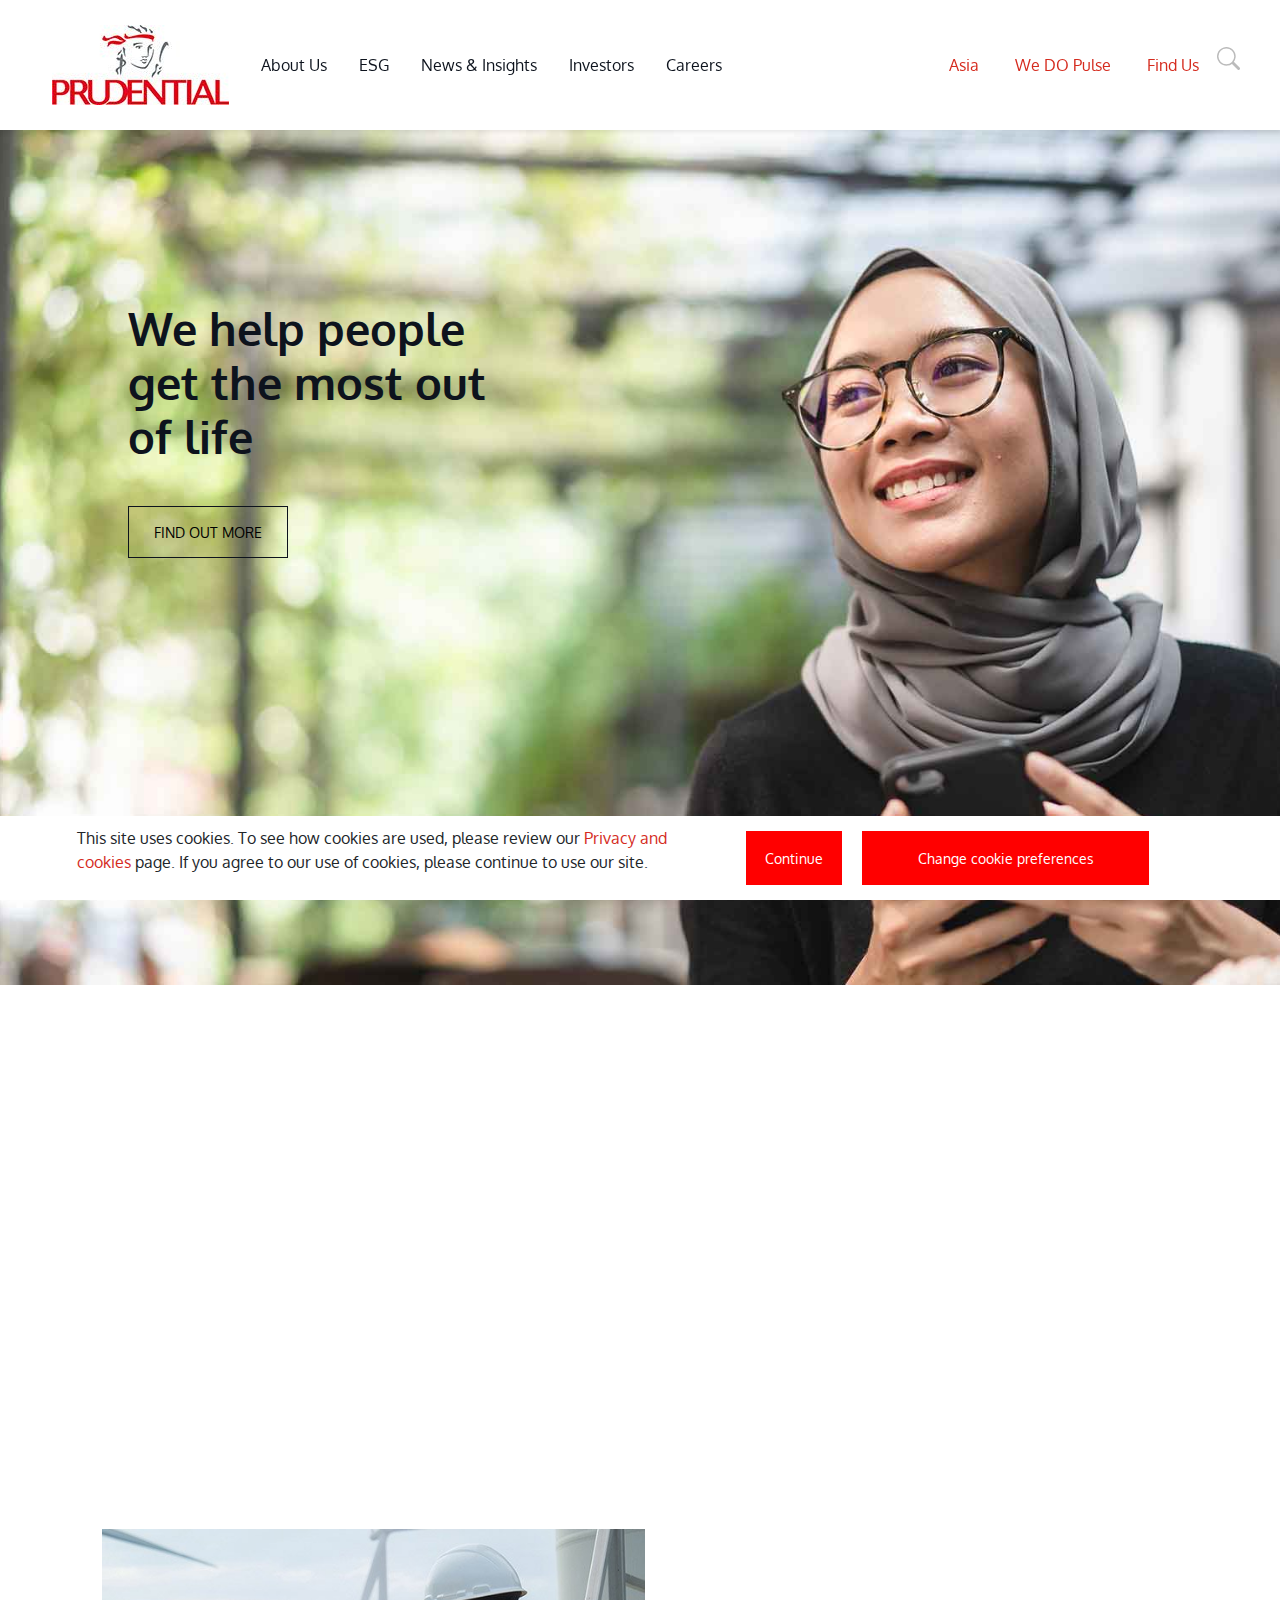
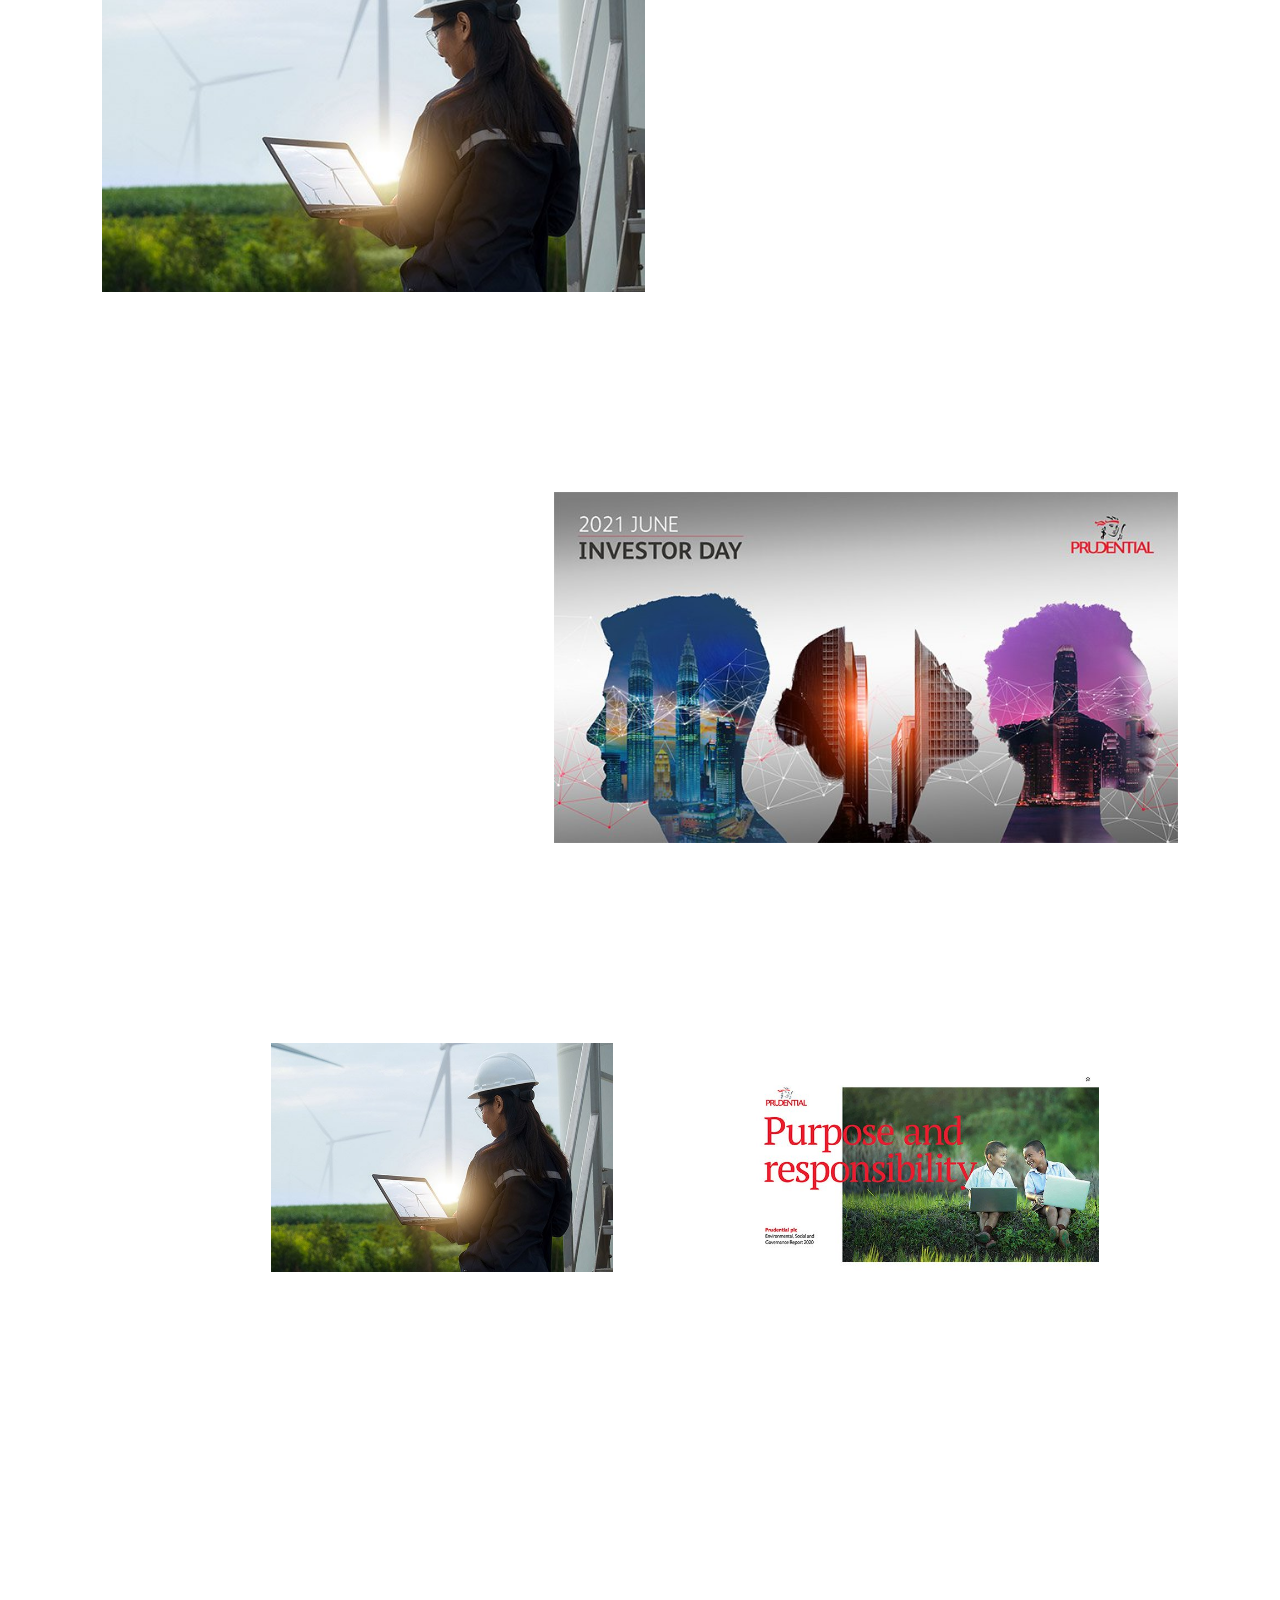
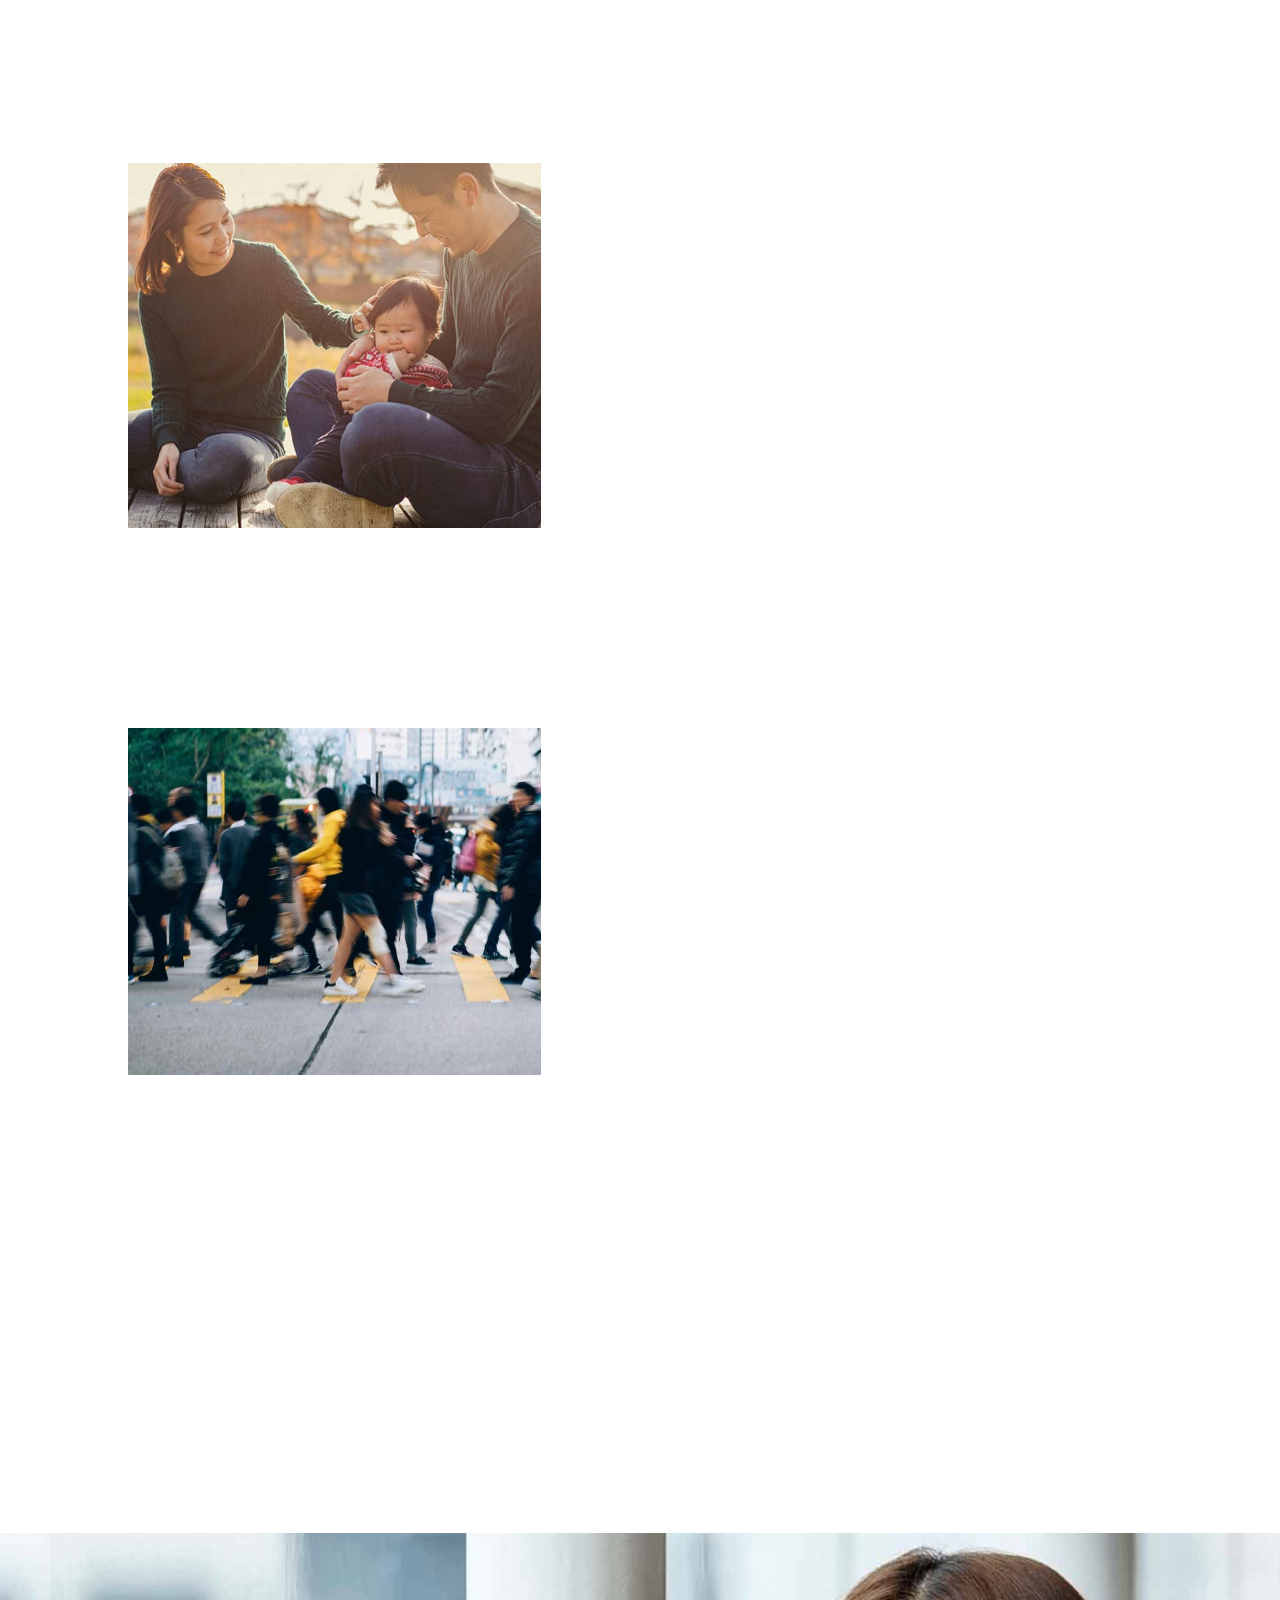
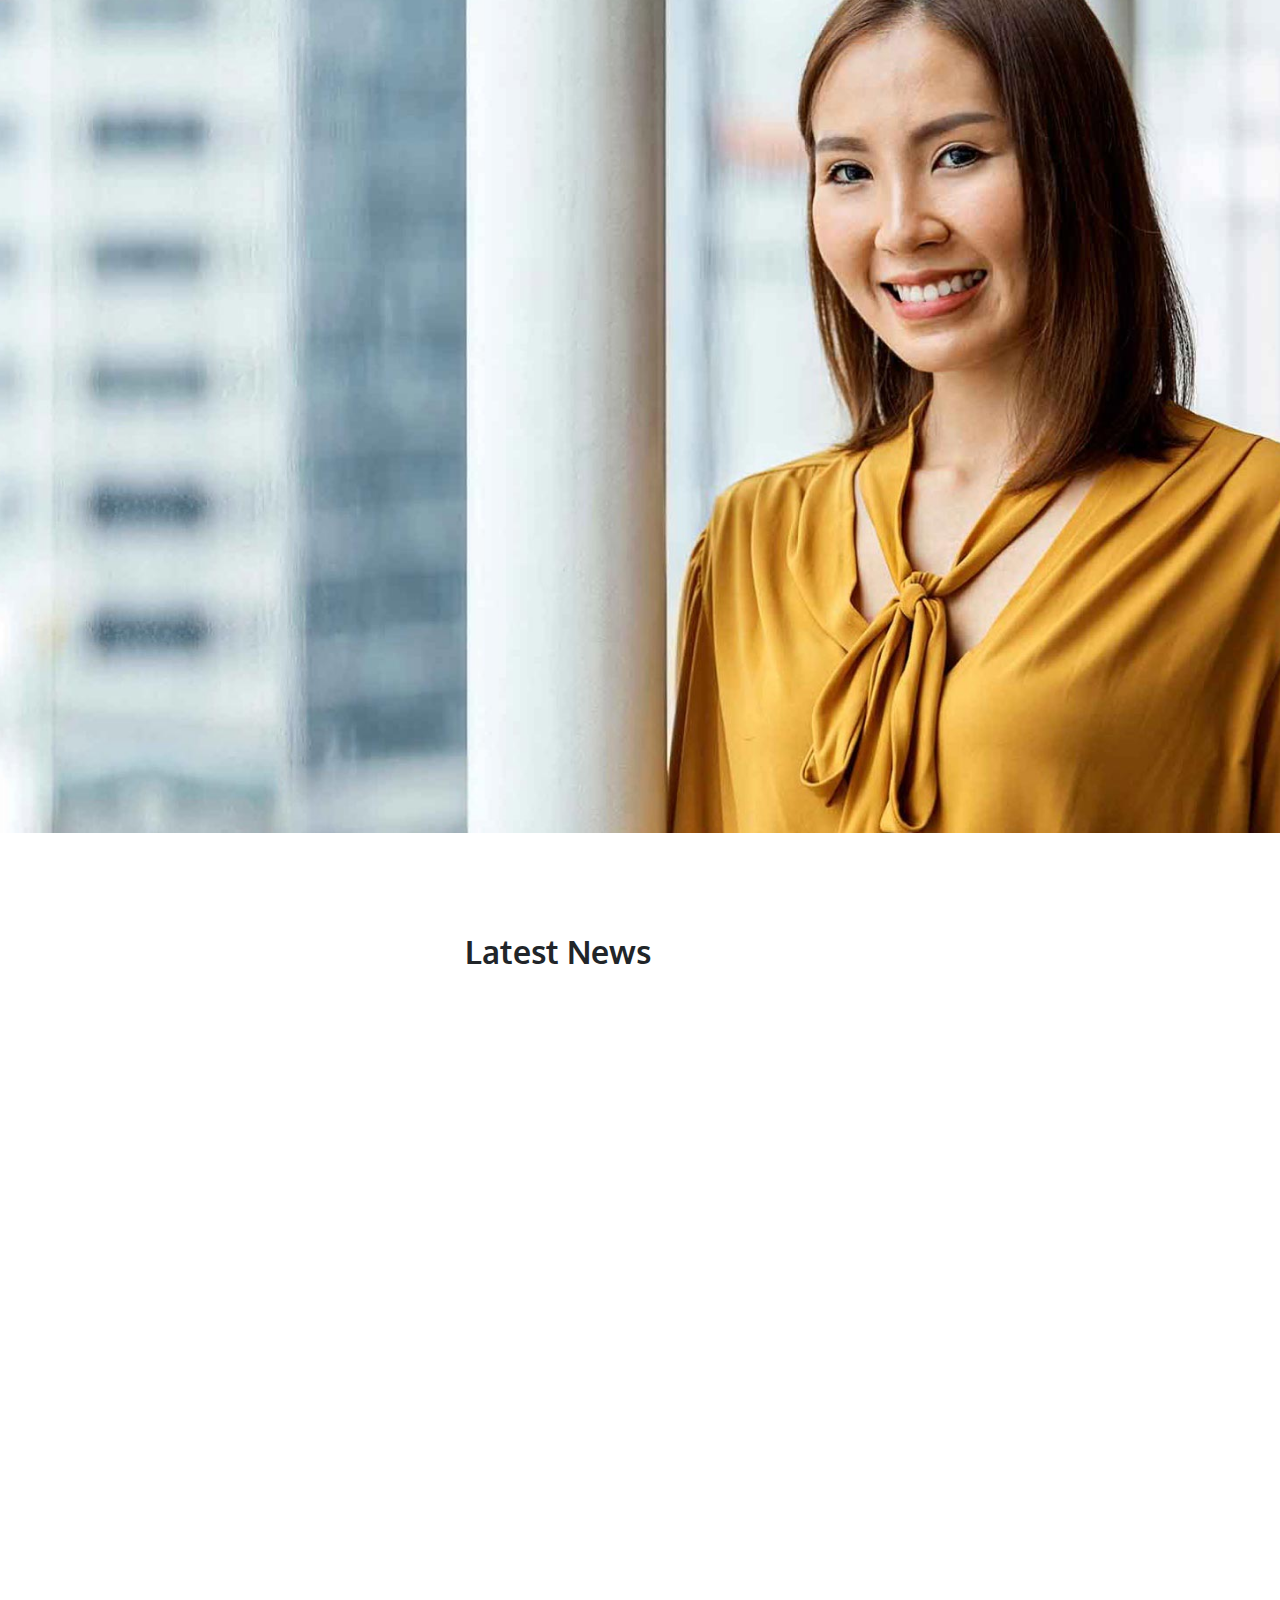
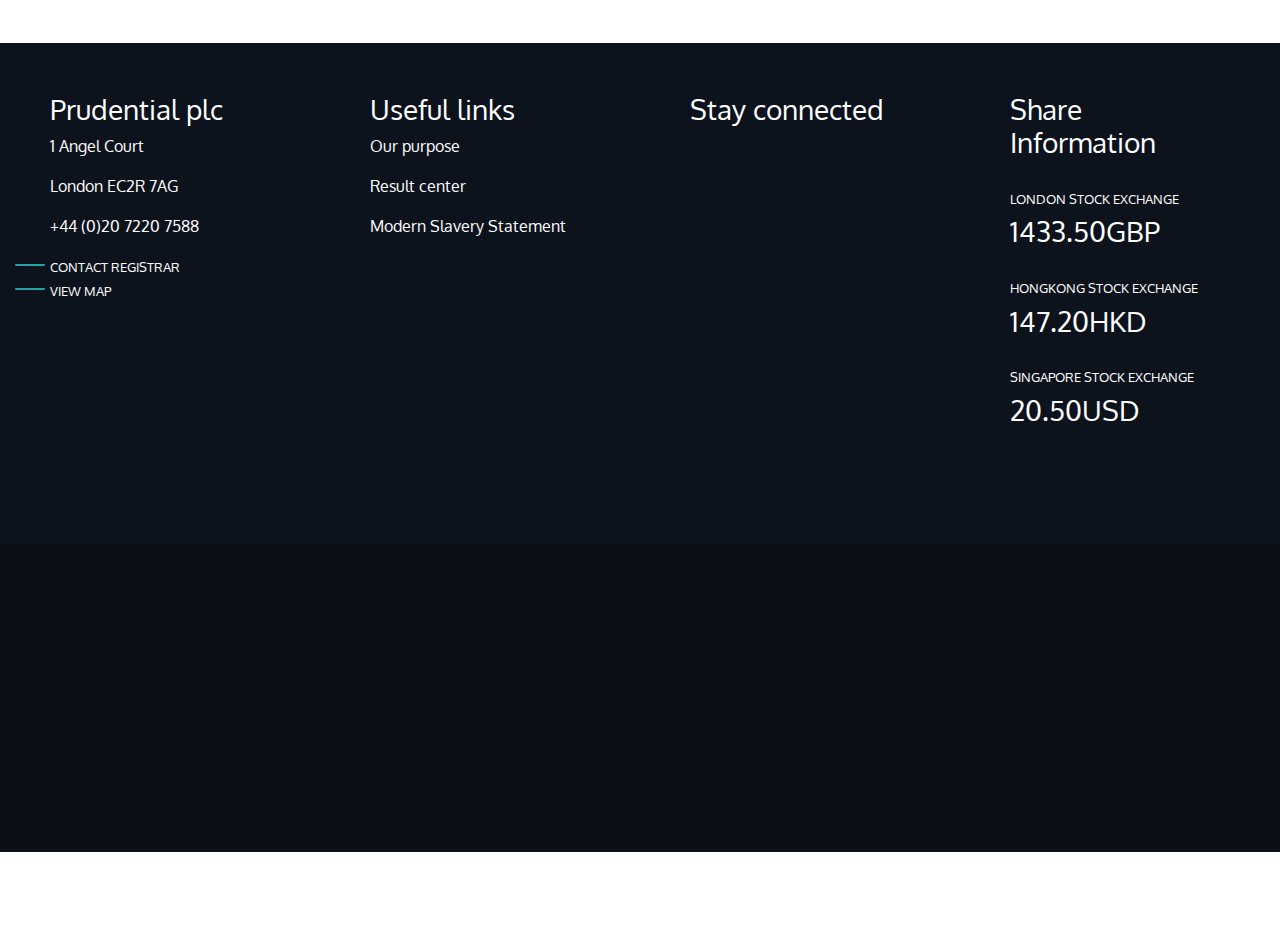
==== index.html @ c7ce1f93 "edits" ====
<!DOCTYPE html>
<html>
<head>
	<meta charset="utf-8" name="viewport" content="width=device-width, initial-scale=1.0">
	<title>Home</title>
	<link rel="stylesheet" type="text/css" href="css/bootstrap.min.css"> 
	<link rel="stylesheet" type="text/css" href="css/style.css">
	<link rel="preconnect" href="https://fonts.googleapis.com">
<link rel="preconnect" href="https://fonts.gstatic.com" crossorigin>
<link href="https://fonts.googleapis.com/css2?family=Oxygen:wght@300;400;700&display=swap" rel="stylesheet">
</head>
<body>

	<!-- TWO NAVBARS.. 
	NAVBAR FOR WEB WITH OFF CANVAS; DISPLAY NONE ON MOBILE
	NAVBAR FOR MOBILE WITH DROP DOWNS DISPLAY NONE ON WEB -->

<!-- NAVBAR FOR WEB, DISPLAY NONE ON MOBILE -->
	<nav class="navbar navbar-expand-lg navbar-custom shadow-sm" id="web-navbar">
 		<div class="container-fluid">
    		<a class="navbar-brand" href="#"><img src="images/logo.jpg"></a>
    			<!-- <button class="navbar-toggler navbar-light" type="button" data-bs-toggle="collapse" data-bs-target="#navbarNavDropdown" aria-controls="navbarNavDropdown" aria-expanded="false" aria-label="Toggle navigation" >
      				<span class="navbar-toggler-icon"></span>
    			</button> -->
    		<div class="collapse navbar-collapse" id="navbarNavDropdown">
      			<ul class="navbar-nav">
        			<li class="nav-item">
          				<a class="nav-link active" aria-current="page" data-bs-toggle="offcanvas" data-bs-target="#offcanvasTop" aria-controls="offcanvasTop">About Us</a>
        			</li>
			        <li class="nav-item">
			          <a class="nav-link" data-bs-toggle="offcanvas" data-bs-target="#offcanvasTop" aria-controls="offcanvasTop">ESG</a>
			        </li>
			        <li class="nav-item">
			          <a class="nav-link" data-bs-toggle="offcanvas" data-bs-target="#offcanvasTop" aria-controls="offcanvasTop">News & Insights</a>
			        </li>
        			<li class="nav-item">
        			  <a class="nav-link" data-bs-toggle="offcanvas" data-bs-target="#offcanvasTop" aria-controls="offcanvasTop">Investors</a>
        			</li>
        			<li class="nav-item">
          				<a class="nav-link" data-bs-toggle="offcanvas" data-bs-target="#offcanvasTop" aria-controls="offcanvasTop">Careers</a>
        			</li>

        		<ul class="navbar-nav nav2 d-flex">
        			<li class="nav-item">
          				<a class="nav-link" data-bs-toggle="offcanvas" data-bs-target="#offcanvasTop" aria-controls="offcanvasTop">Asia</a>
       				</li>
        			<li class="nav-item">
          				<a class="nav-link" data-bs-toggle="offcanvas" data-bs-target="#offcanvasTop" aria-controls="offcanvasTop">We DO Pulse</a>
        			</li>
        			<li class="nav-item">
          				<a class="nav-link" data-bs-toggle="offcanvas" data-bs-target="#offcanvasTop" aria-controls="offcanvasTop">Find Us</a>
        			</li>

        			<li class="nav-item">
        				<form>
        					<svg xmlns="http://www.w3.org/2000/svg" width="23" height="23" fill="#bbb" class="bi bi-search" viewBox="0 0 16 16">
  								<path d="M11.742 10.344a6.5 6.5 0 1 0-1.397 1.398h-.001c.03.04.062.078.098.115l3.85 3.85a1 1 0 0 0 1.415-1.414l-3.85-3.85a1.007 1.007 0 0 0-.115-.1zM12 6.5a5.5 5.5 0 1 1-11 0 5.5 5.5 0 0 1 11 0z"/>
  								<input type="search" name="">
							</svg>
       					</form>
        			</li>

        			
      			</ul>
      			</ul>
    		</div>
  		</div>
</nav>
<!-- END OF NAVIGATION BAR -->




<!-- THIS IS THE NAVBAR FOR MOBILE, DISPLAY NONE ON WEB -->
<nav class="navbar navbar-expand-lg navbar-custom2" id="mobile-navbar">
	<div class="container-fluid mobile">
			  <button class="navbar-toggler navbar-light" type="button" data-bs-toggle="collapse" data-bs-target="#navbarSupportedContent" aria-controls="navbarSupportedContent" aria-expanded="false" aria-label="Toggle navigation">
      			<span class="navbar-toggler-icon"></span>
    		</button>
			<div><a class="navbar-brand" href="#"><img src="images/logo.jpg"></a></div>
    	<form>
        	<svg xmlns="http://www.w3.org/2000/svg" width="16" height="16" fill="currentColor" class="bi bi-search" viewBox="0 0 16 16">
  				<path d="M11.742 10.344a6.5 6.5 0 1 0-1.397 1.398h-.001c.03.04.062.078.098.115l3.85 3.85a1 1 0 0 0 1.415-1.414l-3.85-3.85a1.007 1.007 0 0 0-.115-.1zM12 6.5a5.5 5.5 0 1 1-11 0 5.5 5.5 0 0 1 11 0z"/>
			</svg>
        </form>
	</div>

    <div class="container-fluid">
    <div class="collapse navbar-collapse" id="navbarSupportedContent">
    	<hr>
      <ul class="navbar-nav me-auto mb-2 mb-lg-0">
        <li class="nav-item">
          <a class="nav-link dropdown-toggle" href="#" id="navbarDropdown" role="button" data-bs-toggle="dropdown" aria-expanded="false">About Us</a>
          <ul class="dropdown-menu" aria-labelledby="navbarDropdown">
            		<li class="dropdown-item"><a href="purpose.html">Our purpose</a></li>
  					<li class="dropdown-item"><a href="purpose.html">Where we are</a></li>
  					<li class="dropdown-item"><a href="purpose.html">Pulse-transforming prudential</a></li>
  					<li class="dropdown-item"><a href="purpose.html">Our leadership</a></li>
  					<li class="dropdown-item"><a href="purpose.html">Our history</a></li>
          </ul>
        </li>
        
        <li class="nav-item dropdown">
          <a class="nav-link dropdown-toggle" href="#" id="navbarDropdown" role="button" data-bs-toggle="dropdown" aria-expanded="false">
            ESG
          </a>
          <ul class="dropdown-menu" aria-labelledby="navbarDropdown">
            		<li class="dropdown-item"><a href="purpose.html">Our purpose</a></li>
  					<li class="dropdown-item"><a href="purpose.html">Where we are</a></li>
  					<li class="dropdown-item"><a href="purpose.html">Pulse-transforming prudential</a></li>
  					<li class="dropdown-item"><a href="purpose.html">Our leadership</a></li>
  					<li class="dropdown-item"><a href="purpose.html">Our history</a></li>
          </ul>
        </li>

        <li class="nav-item dropdown">
          <a class="nav-link dropdown-toggle" href="#" id="navbarDropdown" role="button" data-bs-toggle="dropdown" aria-expanded="false">
            News & Insights
          </a>
          <ul class="dropdown-menu" aria-labelledby="navbarDropdown">
            		<li class="dropdown-item"><a href="purpose.html">Our purpose</a></li>
  					<li class="dropdown-item"><a href="purpose.html">Where we are</a></li>
  					<li class="dropdown-item"><a href="purpose.html">Pulse-transforming prudential</a></li>
  					<li class="dropdown-item"><a href="purpose.html">Our leadership</a></li>
  					<li class="dropdown-item"><a href="purpose.html">Our history</a></li>
          </ul>
        </li>

        <li class="nav-item dropdown">
          <a class="nav-link dropdown-toggle" href="#" id="navbarDropdown" role="button" data-bs-toggle="dropdown" aria-expanded="false">
            Investors
          </a>
          <ul class="dropdown-menu" aria-labelledby="navbarDropdown">
            		<li class="dropdown-item"><a href="purpose.html">Our purpose</a></li>
  					<li class="dropdown-item"><a href="purpose.html">Where we are</a></li>
  					<li class="dropdown-item"><a href="purpose.html">Pulse-transforming prudential</a></li>
  					<li class="dropdown-item"><a href="purpose.html">Our leadership</a></li>
  					<li class="dropdown-item"><a href="purpose.html">Our history</a></li>
          </ul>
        </li>

        <li class="nav-item dropdown">
          <a class="nav-link dropdown-toggle" href="#" id="navbarDropdown" role="button" data-bs-toggle="dropdown" aria-expanded="false">
            Careers
          </a>
          <ul class="dropdown-menu" aria-labelledby="navbarDropdown">
            		<li class="dropdown-item"><a href="purpose.html">Our purpose</a></li>
  					<li class="dropdown-item"><a href="purpose.html">Where we are</a></li>
  					<li class="dropdown-item"><a href="purpose.html">Pulse-transforming prudential</a></li>
  					<li class="dropdown-item"><a href="purpose.html">Our leadership</a></li>
  					<li class="dropdown-item"><a href="purpose.html">Our history</a></li>
          </ul>
        </li>
      </ul>

<div class="container-fluid bott">
	<div class="container-fluid">
      	  <div class="row">
      	  	<div class="btn-group dropup">
  				<button type="button" class="btn dropdown-toggle" data-bs-toggle="dropdown" aria-expanded="false">
    				EN
  				</button>
  				<ul class="dropdown-menu">
    				<li class="dropdown-item"><a href="purpose.html">zh-CN</a></li>
  					<li class="dropdown-item"><a href="purpose.html">zh-CHT</a></li>
  				</ul>
			</div>
	      </div>
      </div>
     
         <div class="container-fluid last">
      	  	 <ul>
    				<li><a href="purpose.html">Asia</a></li>
  					<li><a href="purpose.html">WE DO Pulse</a></li>
  					<li><a href="purpose.html">Find us</a></li>
  				</ul>
      </div>
     
</div>
      

    </div>
  </div>
</nav>





<div class="container-fluid content1" style="background-image: url('images/banner.jpg'); background-position: center; background-size: cover;"> 
	<div class="row">
		<div class="col-lg-5">
			<h1>We help people get the most out of life</h1>
			<button class="but3">FIND OUT MORE</button>
		</div>
	</div>
</div>



<div class="container-fluid content2">
	<div class="row reveal">
		<p class="col-lg-12 ">Prudential plc provides life and health insurance and asset management, with a focus on Asia and Africa. We help people get the most out of life, by making healthcare affordable and accessible and by promoting financial inclusion. We protect people’s wealth, help them grow their assets, and empower them to save for their goals. The business has more than 17 million life customers in Asia and Africa. We are no longer affiliated with Prudential UK and Europe (Prudential Assurance Company Ltd), as this business became part of M&G plc in October 2019. Customers and advisers of Prudential UK and Europe should visit <span>www.pru.co.uk</span>  for information and contact details for this business.</p>
		</div>	
	</div>


<div class="container-fluid content3">
	<div class="row">
		<img class="col-lg-7" src="images/net.jpg" alt="An image will be here">
			<div class="col-lg-4 reveal">
				<h6>PERFORMANCE</h6>
				<h2>2021 Half year result videos</h2>
				<h5>Watch a short video of Group Chief Executive Mike Wells outlining our results and our strategy.</h5>
			</div>
		</div>
	</div>

	<div class="container-fluid content4">
		<div class="row">
			<img class="col-lg-8 order-lg-2" src="images/investor.jpg" alt="An image will be here ">
			<div class="col-lg-4 reveal order-lg-1">
				<h6>INVESTORS</h6>
				<h2>June 02, Investor Day</h2>
				<h5>We held a virtual investor event 28 May – 2 June 2021.</h5>
			</div>
			
		</div>
	</div>

	<div class="container-fluid content5">
		<div class="row">
			<div class="col-lg-5">
				<img src="images/net.jpg" alt="An image goes in here">
				<h6 class="reveal">ESG</h6>
				<h3 class="reveal">We are supporting the low-carbon transition with a pledge to become a “net zero” asset owner by 2050</h3>
				<a class="reveal">READ MORE</a>
			</div>
			<div class="col-lg-5">
				<img src="images/esg.jpg" alt="An image goes in here">
				<h6 class="reveal">ESG</h6>
				<h3 class="reveal">Read how we are helping people get the most out of life in our latest ESG Report</h3>
				<a class="reveal">READ THE REPORT</a>
			</div>
		</div>
	</div>

	<div class="container-fluid content6">
		<div class="row">
			<img class="col-lg-5" src="images/family.jpg" alt="An image will be here">
			<div class="col-lg-5 reveal" id="tune">
				<h6>INNOVATION</h6>
				<h2>Pulse-transforming prudential</h2>
				<h5>Watch a short video showcasing the benefits of Pulse by Prudential, our health and wellbeing super-app, showing how we are  transforming to meet the needs of people in Asia.</h5><br>
				<ul>
					<li><a href="">WATCH THE VIDEO</a></li>
					<li><a href="">WATCH MIKE WELLS TALKING ABOUT PULSE AND OUR PURPOSE</a></li>
				</ul>
			</div>
		</div>
	</div>

	<div class="container-fluid content7">
		<div class="row">
			<img class="col-lg-5" src="images/resilent.jpg" alt="An image will be here">
			
			<div class="col-lg-5 reveal">
				<h6>2021 HALF YEAR RESULT</h6>
				<h2>Resilient performance and progress on strategic transformation</h2><br>
				<ul>
					<li><a href="">READ THE NEWS RELEASE</a></li>
					<li><a href="">WATCH THE PRESENTATION</a></li>
					<li><a href="">SEE MORE 2021 HALF YEAR RESULT MATERIAL</a></li>
				</ul>
					
				

			</div>
		</div>
	</div>

	<div class="container-fluid content8">
		<div class="row">
			<div class="col-lg-11 sub reveal">
				<h2>Alert - Financial fraud</h2><br>
				<button class="but1">READ MORE</button>
			</div>

		</div>
	</div>

	<div class="container-fluid content9" style="background-image: url('images/quality.jpg'); background-position: center;
	background-size: cover;">
		<div class="row">
			<div class="col-lg-7 career reveal">
				<h6>CAREERS</h6>
				<h2>Quality people at our core</h2><br>
				<p>The success of our teams goes deeper than just the strengthening of capabilities; we nurture talent today to sustain the future of our business.</p><br>
				<button class="but2">JOIN US</button>

			</div>
		</div>
	</div>

	<div class="container-fluid content10">
		<div class="row">
			<div class="col-lg-4 col-md-4 one reveal">
				<h2>Financial calender</h2>
				<br>
				<h6>09 MAR 2022</h6>
				<h3>2021 Full Year Report</h5>
			</div>
			<div class="col-lg-7 col-md-7 two">
				<div class="row">
					<h2 class="col-lg-12">Latest News</h2>
					<br><br>
					
						<div class="col-lg-5 col-md-6 reveal">
							<h6>01 NOV 2021</h6>
							<h3>Prudential plc - Publication of Final Terms relating to the issue of US$1,000,000,000 2.95 per cent. Subordinated Notes due 3 November 2033 by Prudential plc (“Prudential” or the “Company”)</h5><br><br>
							<a>READ ARTICLE</a>
						</div>

						<div class="col-lg-5 col-md-6 reveal">
							<h6>28 OCT 2021</h6>
							<h3>Prudential celebrates the opening of its Africa Regional Headquarters in Nairobi</h5><br><br>
							<a>READ ARTICLE</a>
						</div>

				</div>
			</div>
		</div>
	</div>


<div class="container-fluid content11">
		<div class="row">
			<div class="col-lg-3 col-md-6">
				<h3>Prudential plc</h3>
				<p>1 Angel Court</p>
				<p>London EC2R 7AG</p>
				<p>+44 (0)20 7220 7588</p>
				<a>CONTACT REGISTRAR</a><br>
				<a>VIEW MAP</a>				
			</div>			
			<div class="col-lg-3 col-md-6">
				<h3>Useful links</h3>
				<p>Our purpose</p>
				<p>Result center</p>
				<p>Modern Slavery Statement</p>	
			</div>
			<div class="col-lg-3 col-md-6">
				<h3>Stay connected</h3>
				<p class="reveal">Twitter</p>
				<p class="reveal">LinkedIn</p>
				<p class="reveal">YouTube</p>	

					<h4 class="reveal">Stay up to date</h4>
					<h5 class="reveal">Sign Up</h5>
	
			</div>
			<div class="col-lg-3 col-md-6">
				<h3>Share Information</h3><br>
				<h5>LONDON STOCK EXCHANGE</h5>
				<h4>1433.50GBP</h4><br>

				<h5>HONGKONG STOCK EXCHANGE</h5>
				<h4>147.20HKD</h4><br>

				<h5>SINGAPORE STOCK EXCHANGE</h5>
				<h4>20.50USD</h4><br>

			</div>			
		</div>
	</div>





	<div class="container-fluid content12">
		<div class="row">
			<div class="col-lg-12">
				<div class="row reveal">
					<div class="col-lg-2"><p>@Prudential 2021</p></div>
					<div class="col-lg-7">
						<ul>
							<li><a href="">Accessibility</a></li>
							<li><a href="">Site map</a></li>
							<li><a href="">Alerts</a></li>
							<li><a href="">Disclaimer</a></li>
							<li><a href="">Privacy and cookies</a></li>
							<li><a href="">Cookie setting</a></li>
							<li><a href="">Share,bond and investments frauds</a></li>
							<li><a href="">RSS</a></li>
							
						</ul>
					</div>
					<div class="col-lg-2">Delivered by ......</div>
				</div>
			</div>

			<div class="col-lg-12 reveal">
				<p >Prudential plc, incorporated and registered in England and Wales. Registered office: 1 Angel Court, London EC2R 7AG. Registered number 1397169.  Prudential plc is a holding company, some of whose subsidiaries are authorised and regulated, as applicable, by the Hong Kong Insurance Authority and other regulatory authorities.</p>

				<p>rudential plc is not affiliated in any manner with Prudential Financial, Inc., a company whose principal place of business is in the United States of America or with the Prudential Assurance Company, a subsidiary of M&G plc, a company incorporated in the United Kingdom.</p>

				<h6>Legal Information and Disclaimer</h6>
			</div>

			
		</div>
	</div>

	<div class="container-fluid cookie" id="cookie">
		<div class="row">
			<div class="col-lg-7 col-md-12 col-sm-12 col-xs-12">
				<p>This site uses cookies. To see how cookies are used, please review our <span>Privacy and cookies</span> page. If you agree to our use of cookies, please continue to use our site.</p>
			</div>
				<button class="col-lg-1 col-md-2 col-sm-2 col-xs-1" onclick="toyin()">Continue</button>
				<button class="col-lg-3 col-md-4 col-sm-4 col-xs-5" onclick="toyin()">Change cookie preferences</button>
					
		</div> 
	</div>







<!-- OFFCANVAS -->


<div class="offcanvas offcanvas-top option" tabindex="-1" id="offcanvasTop" aria-labelledby="offcanvasTopLabel">
  <div class="offcanvas-header">
  	<nav class="navbar navbar-expand-lg navbar-custom">
  <div class="container-fluid">
    <a class="navbar-brand" href="#"><img src="images/logo.jpg"></a>
    <button class="navbar-toggler" type="button" data-bs-toggle="offcanvas" data-bs-target="#offcanvasTop" aria-controls="offcanvasTop" aria-expanded="false" aria-label="Toggle navigation">
      <span class="navbar-toggler-icon"></span>
    </button>
    <div class="collapse navbar-collapse" id="navbarNavDropdown">
      <ul class="navbar-nav">
        <li class="nav-item">
          <a class="nav-link active" aria-current="page" data-bs-toggle="offcanvas" data-bs-target="#offcanvasTop" aria-controls="offcanvasTop">About Us</a>
        </li>
        <li class="nav-item">
          <a class="nav-link" data-bs-toggle="offcanvas" data-bs-target="#offcanvasTop" aria-controls="offcanvasTop">ESG</a>
        </li>
        <li class="nav-item">
          <a class="nav-link" data-bs-toggle="offcanvas" data-bs-target="#offcanvasTop" aria-controls="offcanvasTop">News & Insights</a>
        </li>
        <li class="nav-item">
          <a class="nav-link" data-bs-toggle="offcanvas" data-bs-target="#offcanvasTop" aria-controls="offcanvasTop">Investors</a>
        </li>
        <li class="nav-item">
          <a class="nav-link" data-bs-toggle="offcanvas" data-bs-target="#offcanvasTop" aria-controls="offcanvasTop">Careers</a>
        </li>

       <ul class="navbar-nav navv2">
        
        <li class="nav-item">
          <a class="nav-link" data-bs-toggle="offcanvas" data-bs-target="#offcanvasTop" aria-controls="offcanvasTop">Asia</a>
        </li>
        <li class="nav-item">
          <a class="nav-link" data-bs-toggle="offcanvas" data-bs-target="#offcanvasTop" aria-controls="offcanvasTop">We DO Pulse</a>
        </li>
        <li class="nav-item">
          <a class="nav-link" data-bs-toggle="offcanvas" data-bs-target="#offcanvasTop" aria-controls="offcanvasTop">Find Us</a>
        </li>
      </ul>
      </ul>
    </div>
  </div>
</nav>
<br>

    <button type="button" class="btn-close text-reset" data-bs-dismiss="offcanvas" aria-label="Close"></button>
  </div>
  <div class="offcanvas-body">
  	  <div class="container">
  	  	<div class="row">
  	  		<div class="col-lg-4">
  	  			<img src="images/about-us.jpg">
  	  		</div>
  	  		<div class="col-lg-4">
  	  			<ul class="list-group list-group-flush">
  					<li class="list-group-item"><a href="purpose.html">Our purpose</a></li>
  					<li class="list-group-item"><a href="purpose.html">Where we are</a></li>
  					<li class="list-group-item"><a href="purpose.html">Pulse-transforming prudential</a></li>
  					<li class="list-group-item"><a href="purpose.html">Our leadership</a></li>
  					<li class="list-group-item"><a href="purpose.html">Our history</a></li>
				</ul>
  	  		</div>
  	  		<div class="col-lg-4"></div>
  	  	</div>
  	  </div>
    ...
  </div>
</div>




<!-- at maxwidth of 989px the off canvas wont show but the drop down will show in the nav bar -->
<script type="text/javascript">
	const media = () =>{
		let q = matchMedia("(max-width:989px)");
		if (q.matches) {
			document.getElementById('mobile-navbar').style.display = "block";
			document.getElementById('web-navbar').style.display = "none";
			document.getElementById('cookie').style.display = "none";
		}
		else {
			document.getElementById('mobile-navbar').style.display = "none";
			document.getElementById('web-navbar').style.display = "block";
		}
	}
	onload = media;
	onresize = media;
</script>

 <script type="text/javascript">
 	function toyin() {
 		document.getElementById('cookie').style.display = "none";
 	}
 </script>

	
	
	 <script>
	window.addEventListener('scroll', reveal);

	function reveal(){
		var reveals = document.querySelectorAll('.reveal');

		for (var i = 0; i < reveals.length; i++) {
			var windowheight = window.innerHeight;
			var revealtop = reveals[i].getBoundingClientRect().top;
			var revealpoint  = 150;

			if(revealtop < windowheight - revealpoint){
				reveals[i].classList.add('active');
			} else {
				reveals[i].classList.remove('active');
			}
		}
	}



	</script> 

<script src="https://code.jquery.com/jquery-3.6.0.min.js" integrity="sha256-/xUj+3OJU5yExlq6GSYGSHk7tPXikynS7ogEvDej/m4="crossorigin="anonymous"></script>
<script type="text/javascript" src="js/bootstrap.min.js"></script>		
</body>
</html>
---- css/style.css ----
body {
	font-family: 'Oxygen', sans-serif;
}




.navbar-custom2 {
	background-color: white;
	padding: 10px 15px;
	position: sticky;
	top: 0;
	z-index: 2;
}

.mobile{
	display: flex;
}
.navbar-custom2 li a {
	color: #0D131D;
	font-size: 18px;

}

.navbar-custom2 .navbar-nav {
	min-height: 100vh;
}
.navbar-custom2 ul li {
	text-align: center;
	padding: 0 15px; 
	overflow-y: auto;
}

.navbar-nav .dropdown-menu {
	border: none;
	text-align: center;
	margin: 10px 0;
}

.navbar-nav .dropdown-menu li a {
	text-decoration: none;
	font-weight: bold;
} 

.bott {
	height: 30%;
	background-color: #ccc;
	position: absolute;
	top: 70%;
	left: 0;
}

.last ul {
	display: flex;
	justify-content: center;
}
.last ul li {
	list-style-type: none;
	display: inline block;
	margin: 20px auto;
}

.last ul li a {
	text-decoration: none;
	color: #0D131D;
	font-size: 16px;
}

.row div a {
	text-decoration: none;
	font-size: 13px;
	color: #0D131D;
	position: relative;
	padding: 10px 0;
}

.content5 a::after, .content6 a::after, .content7 a::after, .content10 a::after, .content11 a::after {
	content: '';
	width: 30px;
	height: 2px;
	background-color: #27a0a6;
	position: absolute;
	left: -35px;
	top: 40%;
	border-radius: 20px;
}



.content6 li, .content7 li {
	list-style-type: none;
	display: inline-block;
}

/*WEB NAVBAR*/
.navbar-custom {
	background-color: white;
	padding: 20px 40px;
	position: sticky;
	top: 0;
	z-index: 2;
}


.navbar-custom li a {
	color: #0D131D;
	font-size: 16px;
	cursor: pointer;
	margin: 0 8px;
	transition: all 0.1s ease;
}

.navbar-custom li a:hover {
	border-bottom: 2px solid #D52B1E;
	padding-bottom: 5px;
	color: #0D131D;
}
.navbar-custom .nav2 li a  {
	color: #D52B1E;
	margin: 0 10px;
}

.navbar-custom .nav2  {
	color: #D52B1E;
	position: absolute;
	right: 40px;
}

.navv2 li a  {
	color: #D52B1E;
	margin: 0 10px;
}
 .navv2  {
	color: #D52B1E;
	float: right;
}

.option {
	height: 100vh;
}


.row div h6 {
	color: #D52B1E;
	font-size: 12px;
	padding-bottom: 8px;
	padding-top: 10px;
}

.row div h2 {
	font-size: 32px;
	font-weight: bolder;
}
	

.content1 {
	padding: 150px 10%;
	min-height: 95vh;
	color: #0D131D;
}

.content1 h1 {
	font-size: 45px;
	font-weight: bolder;
	padding-bottom: 10px;
	margin-top: 22px;
}

.content2 {
	padding: 100px 18%;
}

.content2 p {
	font-size: 19px;
}

.content3 {
	padding: 100px 18% 100px 8%;
	min-height: 50vh; 
}

.content3 .row div {
	margin: 0 auto;
}
.content3 p , .content4 p, .content9 p {
	font-size: 22px;
	font-weight: normal;
}
.content4 {
	padding: 100px 8% 100px 18%;
}

.content5 {
	padding: 100px 8% 100px 18%;
	min-height: 80vh;
}

.content5 h3 {
	font-size: 26px;
	color: #0D131D;
	padding-bottom: 30px;
	font-weight: bold;
}

.content5 p {
	
	font-size: 12px;
}


.content6 p, .content7 p, .content10 p{
	font-size: 12px;
}
.content6 {
	padding: 100px 10%;
}

.content7 {
	padding: 100px 10%;
}

.content5 img  {
	width: 90%;
}

.content5 .row div , .content6 .row div, .content7 .row div {
	margin: auto;
}
.sub {
	background-color: #F5F5F4;
	padding: 120px 8%;
}


.content9 {
	min-height: 100vh;


}

.career {
	background-color: #646BB0;
	padding: 50px 5% 50px 8%;
	margin-top: 150px;
	margin-bottom: 150px;
	color: white;
}

.content10 {
	min-height: 90vh;
}

.one {
	background-color: #f5F5F4;
	padding: 100px 3% 100px 10%;
	min-height: 90vh;
}

.two {
	padding: 100px 10% 100px 3%;
	min-height: 90vh;

}


.two .row div {
	margin: 0 auto;
}

.content10 h3 {
	font-weight: bold;
}

.content11 h5 {
	font-size: 13px;
}

.content11 h4 {
	font-size: 28px;
}
.content11 .row div {
	padding: 50px 50px;
	background-color: #0D131D ;
	color: white;
	transition: background-color 1s;
	border: 0 1px solid rgba(42,42,42,0.5);
	min-height: 500px;
}


.content11 .row div:hover {

	background-color: #0C0F15 ;
}

.content12 {
	text-align: center;
	padding: 50px 30px;
	background-color: #0C0F15 ;
	color: white;
	font-size: 13px;
}

.content12 p {
	padding: 0 6%;
}

.content12 h6 {
	color: red;
}

.content12 ul li {
	display: inline-block;
}

.content12 ul li a {
	text-decoration: none;
	color: white;
	text-align: center;
	margin: 5px;
	font-size: 14px;
}

.content12 ul li a:hover {
	color: yellow;
}
 span {
 	text-decoration: none;
 	color:#D52B1E;
 }
.cookie {
	padding: 10px 6%;
	position: sticky;
	bottom: 0;
	background-color: white;
}


.cookie button {
	margin: 5px 10px;
	background-color: red;
	color: white;
	font-size: 14px;
	border: 1px solid red;
	padding: 3px 5px;
}

.offcanvas-header {
	padding: 0 50px; 
}

.offcanvas-body .row div {
	
	border: 0 1px solid rgba(42,42,42,0.5);
}

.offcanvas-body .row div img{
	width: 80%;
}

.offcanvas-body .row div ul li a{
	padding: 20px;
	text-decoration: none;
	font-size: 18px;
	color: #0D131D;
	font-weight: bold;
	transition: padding 800ms ease-in;
}

.offcanvas-body .row div ul li a:hover{
	padding-left: 40px;
	color: #D52B1E;
}
.option button {
	margin-right: 30px;
}


.but1 {
	background-color: transparent;
	border: 1px solid #0D131D;
	padding: 13.4px 24px;
	font-size: 12px;
}

.but2 {
	background-color: transparent;
	border: 1px solid white;
	padding: 13.4px 24px;
	font-size: 12px;
	color: white;
}

.but1:hover {
	background-color: white;
	color: #0D131D;
	transition: background-color 900ms;
}

.but2:hover {
	background-color: white;
	color: #646BB0;
	transition: background-color 900ms;
}

.but3 {
	background-color: transparent;
	border: 1px solid #0D131D;
	padding: 15px 25px 14px;
	font-size: 14px;
	margin-top: 24px;
	transition: background-color 900ms;
}

.but3:hover {
	background-color: #D52B1E;
	border: 1px solid #D52B1E;
	color: white;
}


/*SCROLL EFFECT*/

.reveal {
	position: relative;
	transform: translateY(50px);
	opacity: 0;
	transition: all 1s ease-in-out;
}

.reveal.active {
	transform: translateY(0px);
	opacity: 1;
}




@media screen and (max-width: 737px) {

	.row div h5 {
		font-weight: normal;
		padding-top: 15px;
	}
		
	.content1 {
	padding: 150px 10%;
	min-height: 75vh;
	color: #0D131D;
}


	.content1 h1{
		font-size: 33px;
		max-width: 80vw;
	}

	.content2 {
	padding-top: 60px;
	padding-bottom: 20px;
	min-height: 40vh; 
}

	.content3, .content4, .content5 , .content6, .content7 {
	padding-top: 20px;
	min-height: 40vh; 
	padding-bottom: 25px; 
}

.sub {
	width: 100vw;
}

	.content2, .content3, .content4, .content5, .content6, .content7 {
		padding-left: 5%;
		padding-right: 5%; 
		width: 100vw;
	}

	.career {
		width: 100vw;
		margin-bottom: 0;
}
	
.content9 {
	min-height: 40vh;
}

	.content5 h3,{
		font-size: 22px;
	}

		.row div h2 {
	
	font-size: 26px;
}

	.two div {
		padding-left: 15px;
		padding-right: 15px; 
	}

/*
.navbar-brand img{
	text-align: center;
	width: 70%;
}		
	*/

.one {
	background-color: white;
	padding: 50px 5% 20px 5%;
	min-height: 15vh;
}
.two {
	padding: 20px 5% 40px 5%;
	min-height: 90vh;
}

.content11 .row div {
	min-height: 200px;
	padding: 40px 40px;
}
.content11 .row div:nth-child(odd) {
	background-color: #0C0F15 ;
}

.content5 a, .content10 a, .content11 a {
	margin: 0 20px;
}
.content5 a::after, .content10 a::after, .content11 a::after {
	width: 15px;
	left: -18px;
}
.content12 {
	padding: 40px 15px;
}

.content12 .row div.row {
	padding-bottom: 20px;
}

}


@media screen and (max-width: 930px) {
	
	.two {
		padding: 100px 3%;
		min-height: 90vh;
	}



}
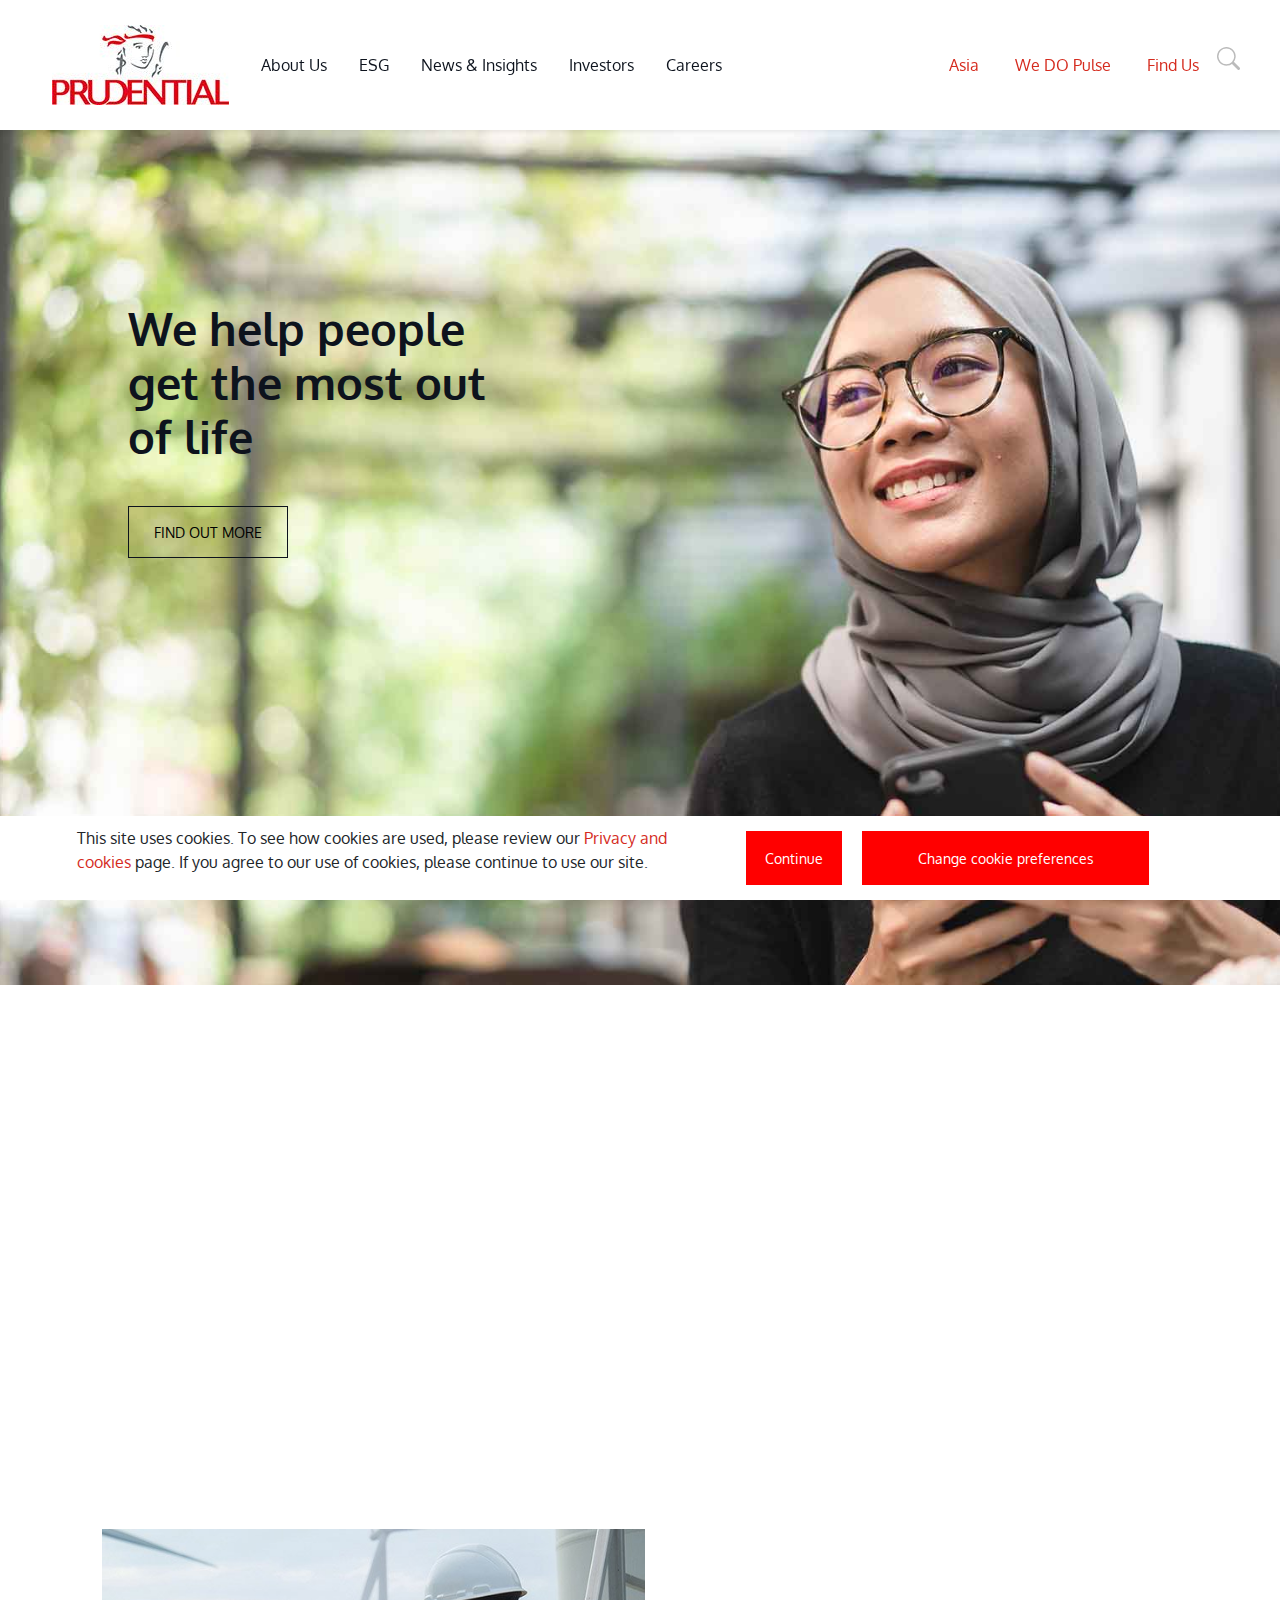
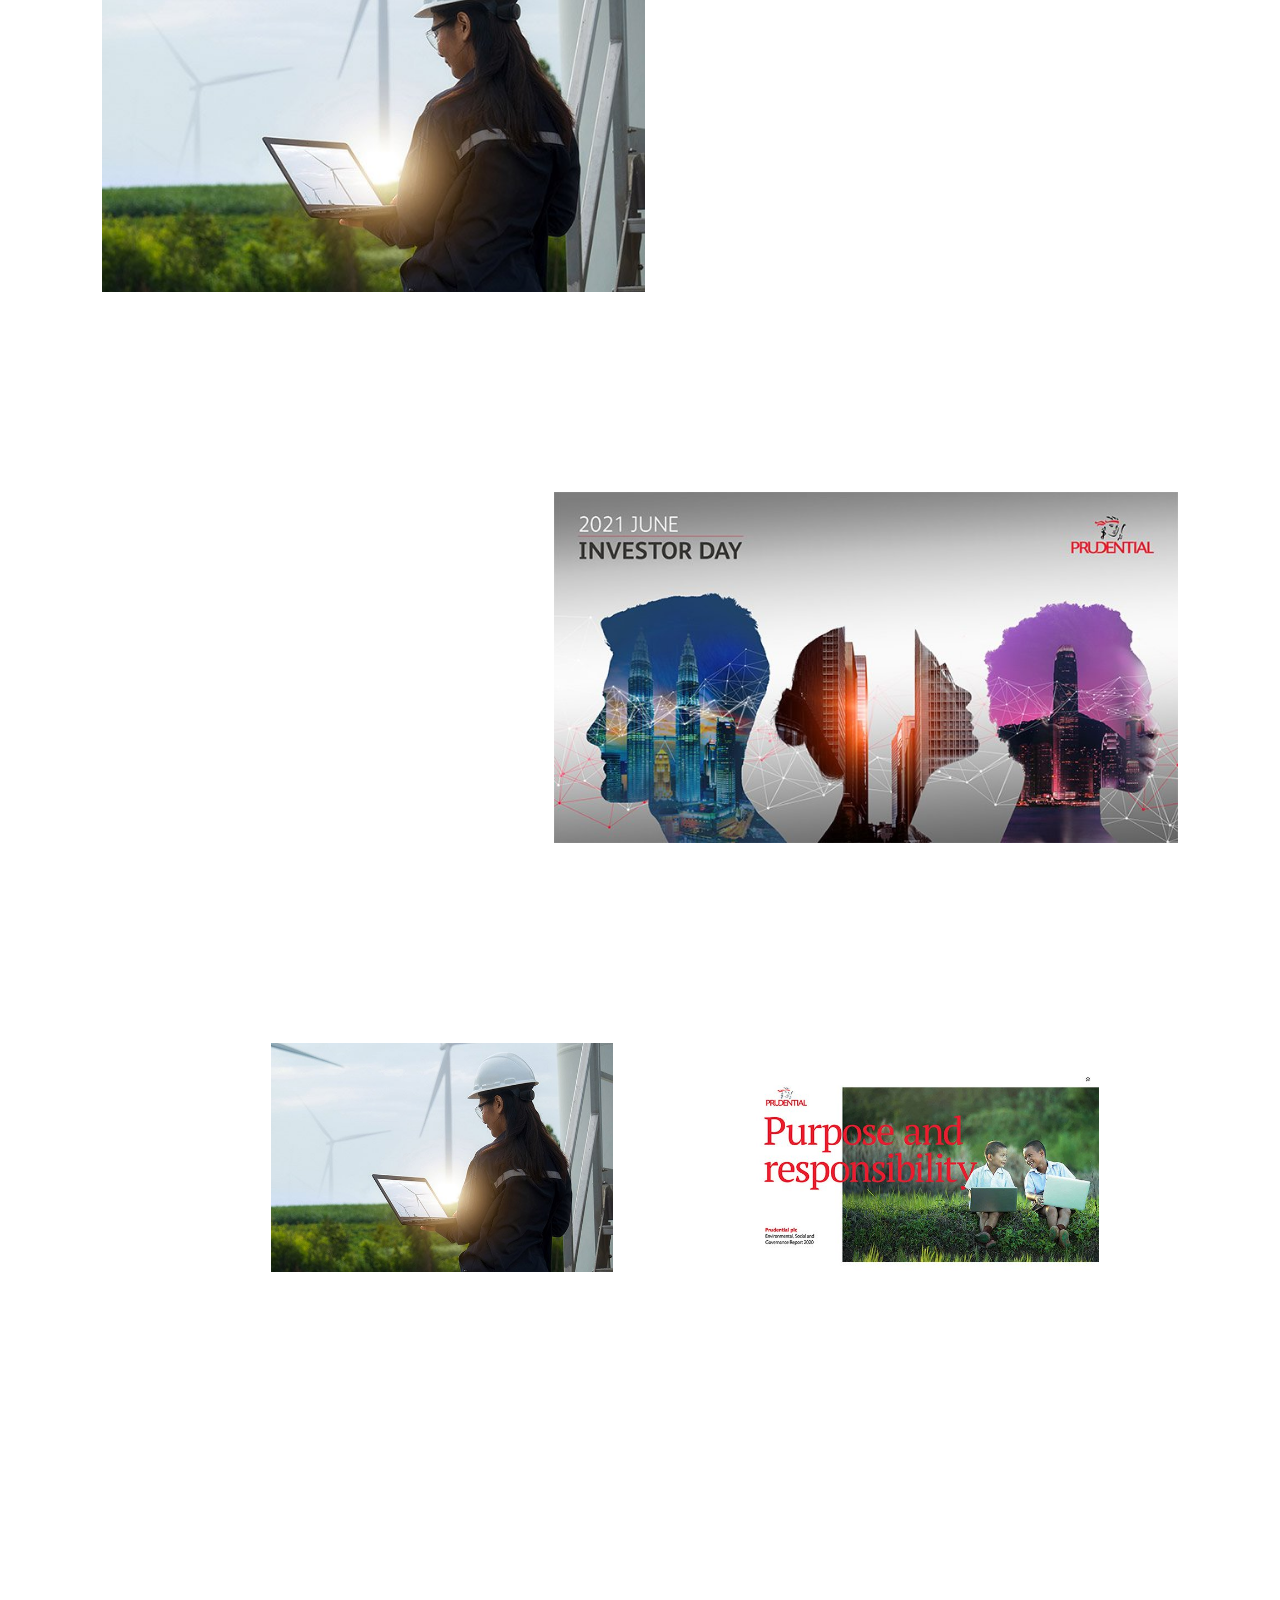
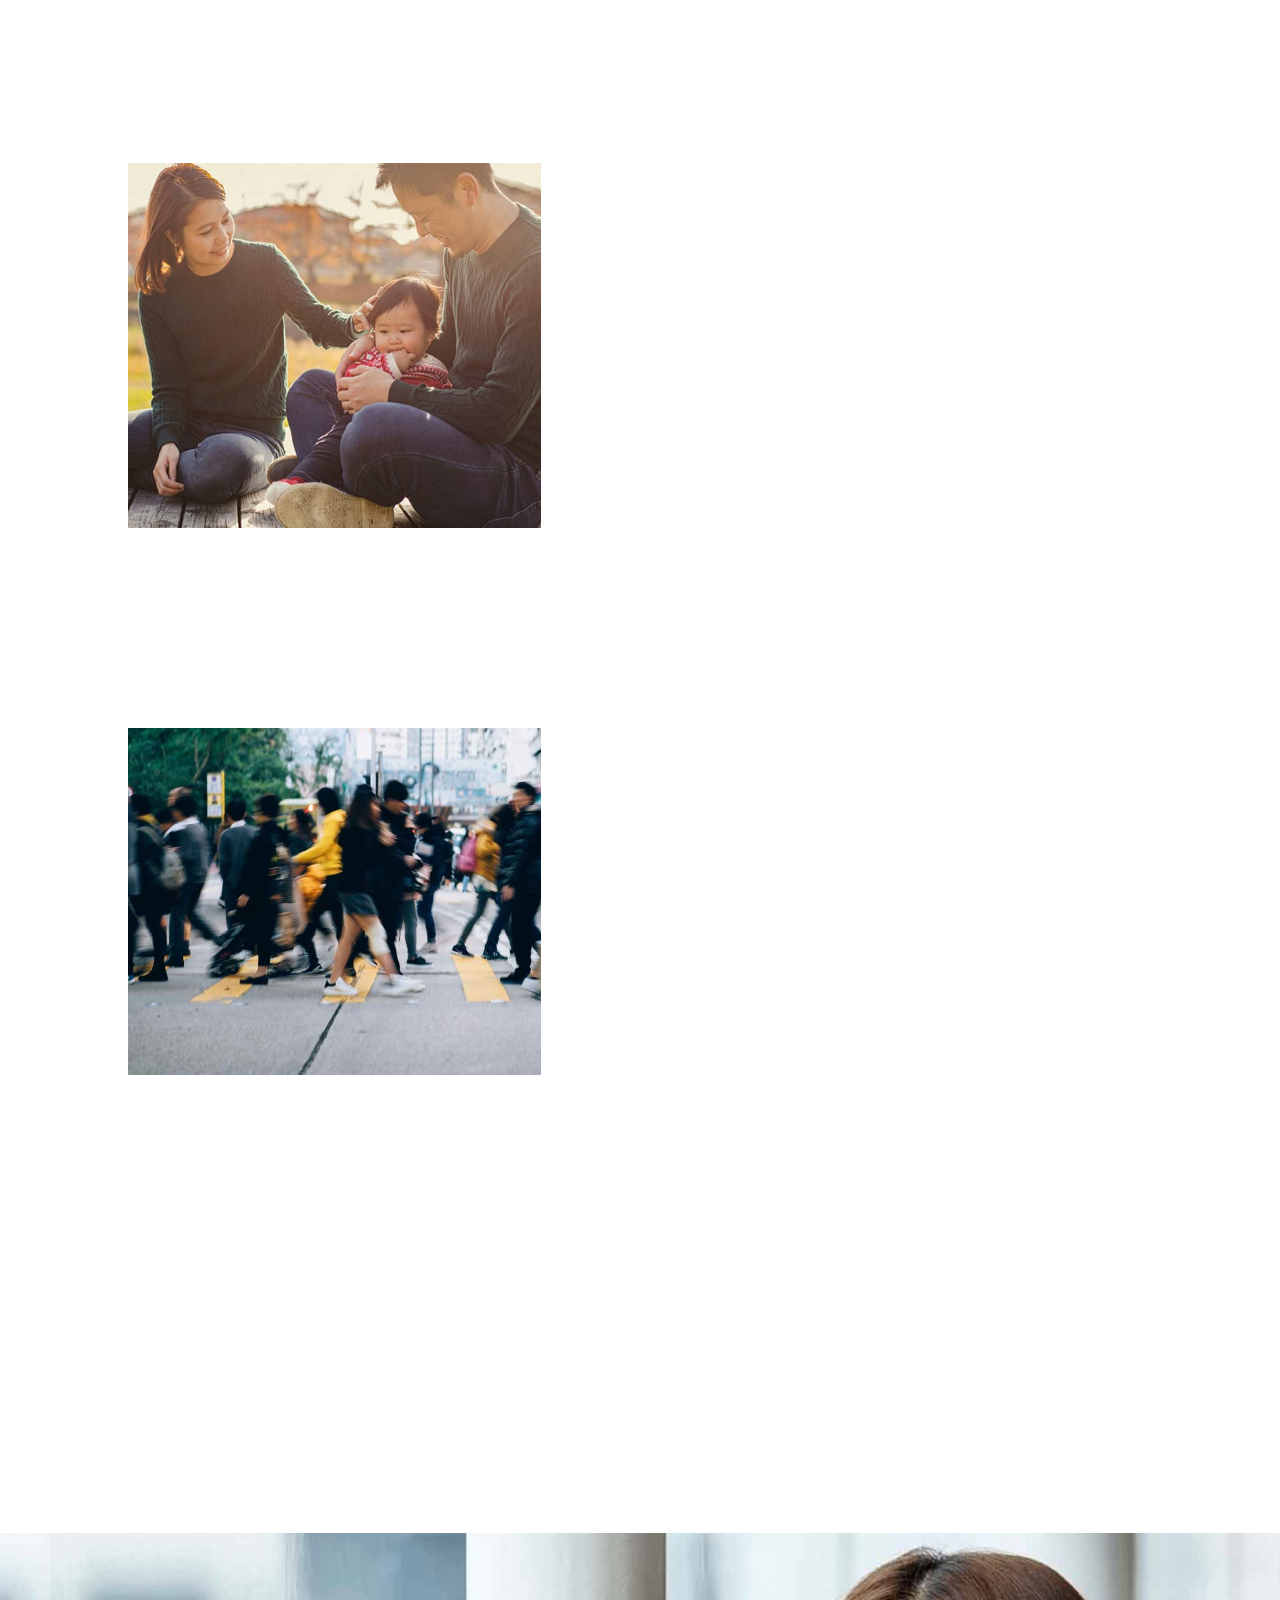
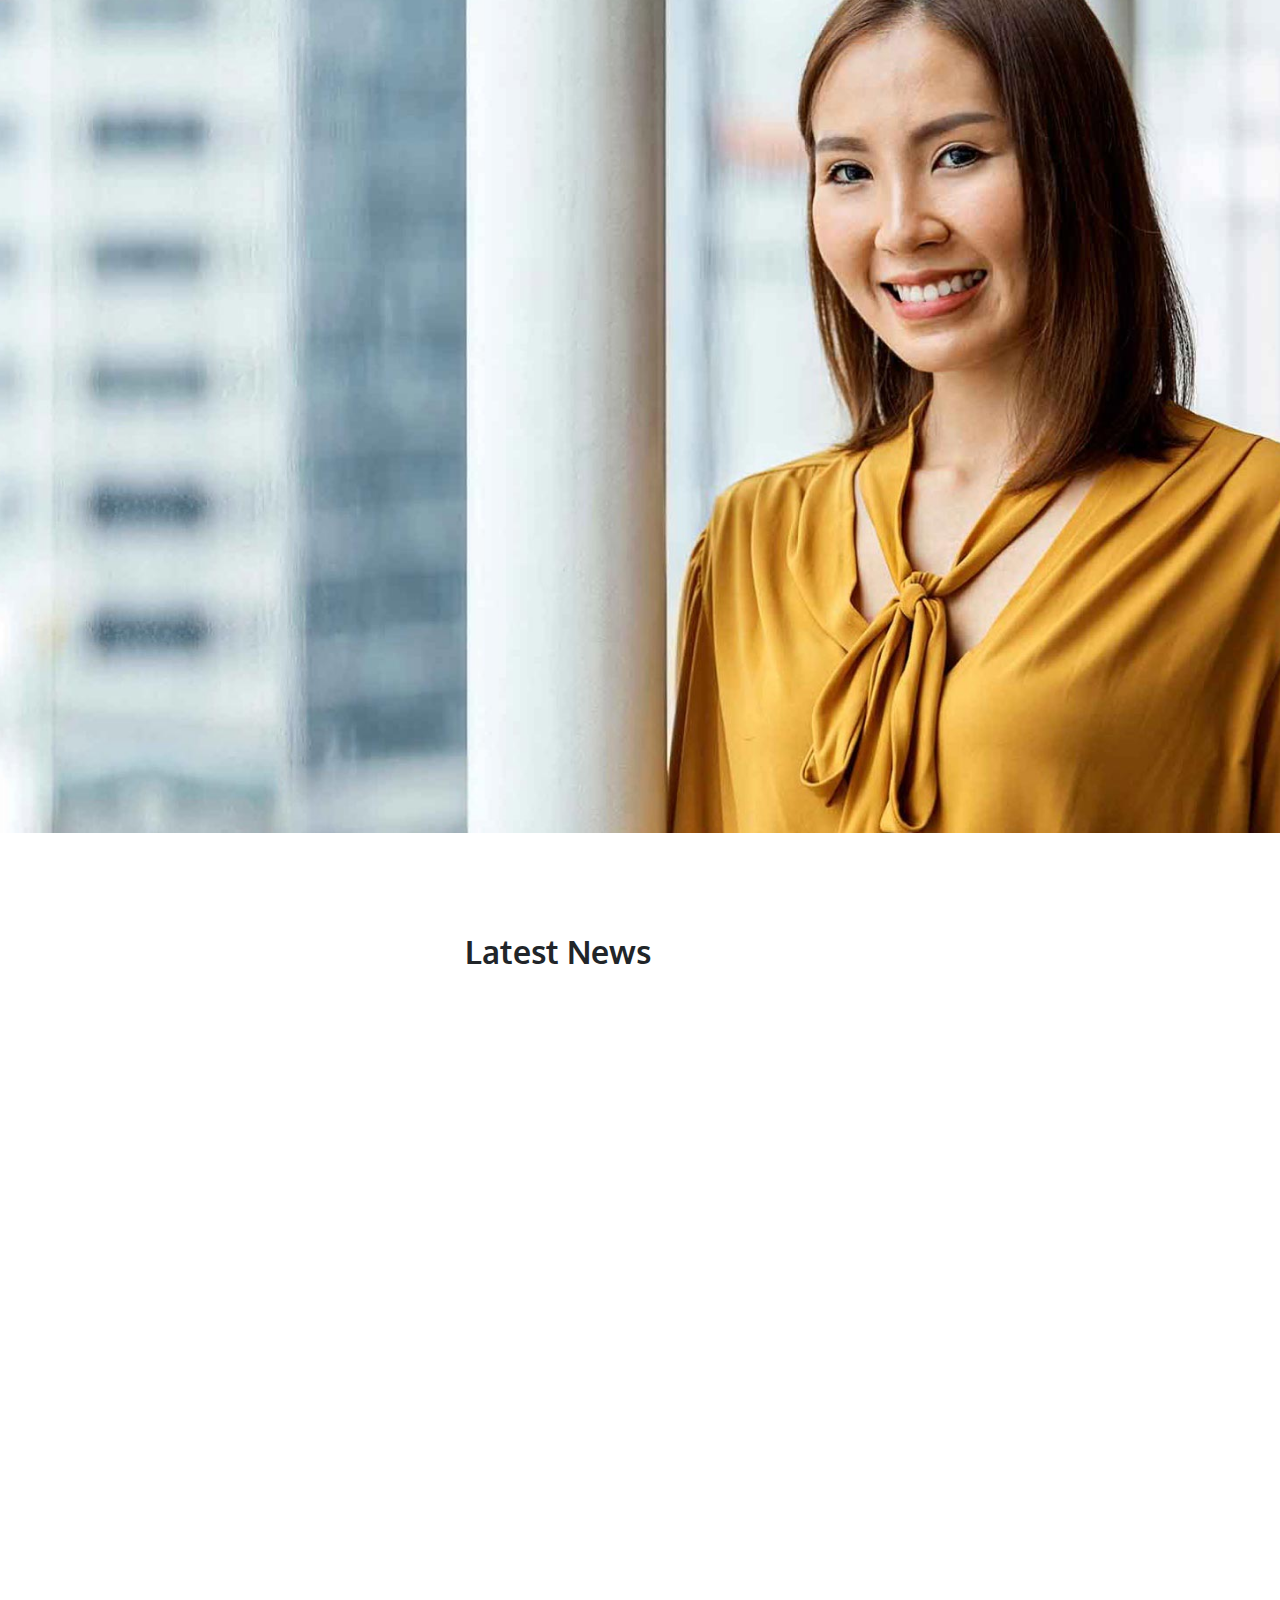
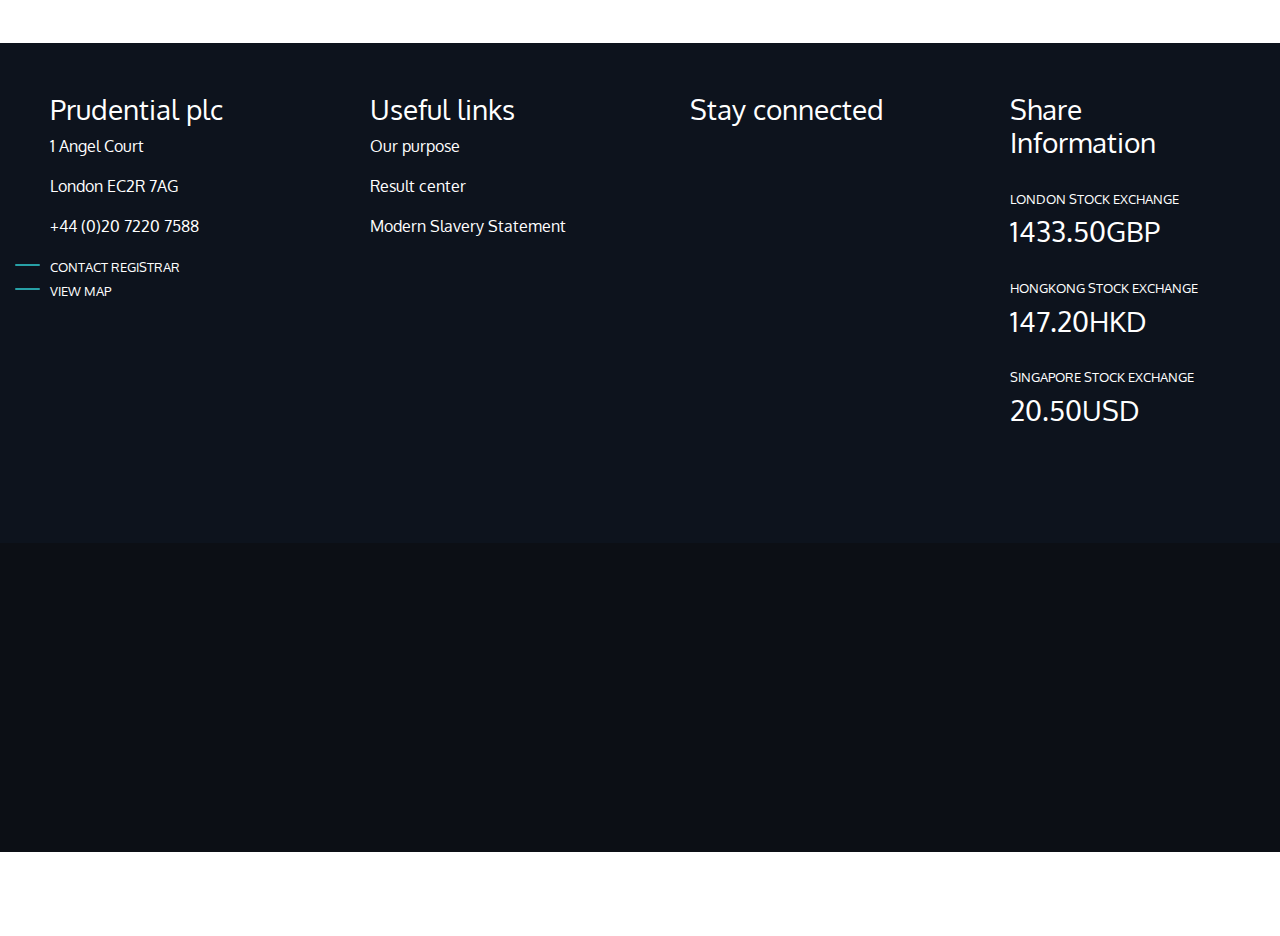
==== commit 96774485: "nav changes" ====
--- a/index.html
+++ b/index.html
@@ -9,46 +9,46 @@
 <link rel="preconnect" href="https://fonts.gstatic.com" crossorigin>
 <link href="https://fonts.googleapis.com/css2?family=Oxygen:wght@300;400;700&display=swap" rel="stylesheet">
 </head>
-<body>
+<body id="home">
 
 	<!-- TWO NAVBARS.. 
 	NAVBAR FOR WEB WITH OFF CANVAS; DISPLAY NONE ON MOBILE
 	NAVBAR FOR MOBILE WITH DROP DOWNS DISPLAY NONE ON WEB -->
+
+
 
 <!-- NAVBAR FOR WEB, DISPLAY NONE ON MOBILE -->
 	<nav class="navbar navbar-expand-lg navbar-custom shadow-sm" id="web-navbar">
  		<div class="container-fluid">
     		<a class="navbar-brand" href="#"><img src="images/logo.jpg"></a>
-    			<!-- <button class="navbar-toggler navbar-light" type="button" data-bs-toggle="collapse" data-bs-target="#navbarNavDropdown" aria-controls="navbarNavDropdown" aria-expanded="false" aria-label="Toggle navigation" >
-      				<span class="navbar-toggler-icon"></span>
-    			</button> -->
+    			
     		<div class="collapse navbar-collapse" id="navbarNavDropdown">
       			<ul class="navbar-nav">
         			<li class="nav-item">
-          				<a class="nav-link active" aria-current="page" data-bs-toggle="offcanvas" data-bs-target="#offcanvasTop" aria-controls="offcanvasTop">About Us</a>
+          				<a class="nav-link active"  data-bs-toggle="offcanvas" data-bs-target="#offcanvasTop" aria-controls="offcanvasTop">About Us</a>
         			</li>
 			        <li class="nav-item">
-			          <a class="nav-link" data-bs-toggle="offcanvas" data-bs-target="#offcanvasTop" aria-controls="offcanvasTop">ESG</a>
+			          <a class="nav-link" aria-current="page" data-bs-toggle="offcanvas" data-bs-target="#offcanvasTop2" aria-controls="offcanvasTop">ESG</a>
 			        </li>
 			        <li class="nav-item">
-			          <a class="nav-link" data-bs-toggle="offcanvas" data-bs-target="#offcanvasTop" aria-controls="offcanvasTop">News & Insights</a>
+			          <a class="nav-link" data-bs-toggle="offcanvas" data-bs-target="#offcanvasTop3" aria-controls="offcanvasTop">News & Insights</a>
 			        </li>
         			<li class="nav-item">
-        			  <a class="nav-link" data-bs-toggle="offcanvas" data-bs-target="#offcanvasTop" aria-controls="offcanvasTop">Investors</a>
+        			  <a class="nav-link" data-bs-toggle="offcanvas" data-bs-target="#offcanvasTop4" aria-controls="offcanvasTop">Investors</a>
         			</li>
         			<li class="nav-item">
-          				<a class="nav-link" data-bs-toggle="offcanvas" data-bs-target="#offcanvasTop" aria-controls="offcanvasTop">Careers</a>
+          				<a class="nav-link" data-bs-toggle="offcanvas" data-bs-target="#offcanvasTop5" aria-controls="offcanvasTop">Careers</a>
         			</li>
 
         		<ul class="navbar-nav nav2 d-flex">
         			<li class="nav-item">
-          				<a class="nav-link" data-bs-toggle="offcanvas" data-bs-target="#offcanvasTop" aria-controls="offcanvasTop">Asia</a>
+          				<a class="nav-link">Asia</a>
        				</li>
         			<li class="nav-item">
-          				<a class="nav-link" data-bs-toggle="offcanvas" data-bs-target="#offcanvasTop" aria-controls="offcanvasTop">We DO Pulse</a>
+          				<a class="nav-link">We DO Pulse</a>
         			</li>
         			<li class="nav-item">
-          				<a class="nav-link" data-bs-toggle="offcanvas" data-bs-target="#offcanvasTop" aria-controls="offcanvasTop">Find Us</a>
+          				<a class="nav-link">Find Us</a>
         			</li>
 
         			<li class="nav-item">
@@ -105,11 +105,16 @@
             ESG
           </a>
           <ul class="dropdown-menu" aria-labelledby="navbarDropdown">
-            		<li class="dropdown-item"><a href="purpose.html">Our purpose</a></li>
-  					<li class="dropdown-item"><a href="purpose.html">Where we are</a></li>
-  					<li class="dropdown-item"><a href="purpose.html">Pulse-transforming prudential</a></li>
-  					<li class="dropdown-item"><a href="purpose.html">Our leadership</a></li>
-  					<li class="dropdown-item"><a href="purpose.html">Our history</a></li>
+            		<li class="list-group-item"><a href="purpose.html">Making health and financial security available</a></li>
+  					<li class="list-group-item"><a href="purpose.html">Stewarding the human impact of climate change</a></li>
+  					<li class="list-group-item"><a href="purpose.html">Building social capital</a></li>
+  					<li class="list-group-item"><a href="purpose.html">Responsible investment</a></li>
+  					<li class="list-group-item"><a href="purpose.html">Community investment and engagement</a></li>
+  					<li class="list-group-item"><a href="purpose.html">Good governance and responsible business practices</a></li>
+  					<li class="list-group-item"><a href="purpose.html">ESG Reporting</a></li>
+  					<li class="list-group-item"><a href="purpose.html">Membership, signatories and commitments</a></li>
+  					<li class="list-group-item"><a href="purpose.html">Policies and statements</a></li>
+  					<li class="list-group-item"><a href="purpose.html">Contact ESG</a></li>
           </ul>
         </li>
 
@@ -118,11 +123,10 @@
             News & Insights
           </a>
           <ul class="dropdown-menu" aria-labelledby="navbarDropdown">
-            		<li class="dropdown-item"><a href="purpose.html">Our purpose</a></li>
-  					<li class="dropdown-item"><a href="purpose.html">Where we are</a></li>
-  					<li class="dropdown-item"><a href="purpose.html">Pulse-transforming prudential</a></li>
-  					<li class="dropdown-item"><a href="purpose.html">Our leadership</a></li>
-  					<li class="dropdown-item"><a href="purpose.html">Our history</a></li>
+            		<li class="list-group-item"><a href="purpose.html">All news</a></li>
+  					<li class="list-group-item"><a href="purpose.html">Interviews and videos</a></li>
+  					<li class="list-group-item"><a href="purpose.html">Insights</a></li>
+  					<li class="list-group-item"><a href="purpose.html">Media contacts</a></li>
           </ul>
         </li>
 
@@ -131,11 +135,19 @@
             Investors
           </a>
           <ul class="dropdown-menu" aria-labelledby="navbarDropdown">
-            		<li class="dropdown-item"><a href="purpose.html">Our purpose</a></li>
-  					<li class="dropdown-item"><a href="purpose.html">Where we are</a></li>
-  					<li class="dropdown-item"><a href="purpose.html">Pulse-transforming prudential</a></li>
-  					<li class="dropdown-item"><a href="purpose.html">Our leadership</a></li>
-  					<li class="dropdown-item"><a href="purpose.html">Our history</a></li>
+            		<li class="list-group-item"><a href="purpose.html">Results and business updates centre</a></li>
+  					<li class="list-group-item"><a href="purpose.html">Business presentations</a></li>
+  					<li class="list-group-item"><a href="purpose.html">2021 June Investor Day</a></li>
+  					<li class="list-group-item"><a href="purpose.html">Financial highlights</a></li>
+  					<li class="list-group-item"><a href="purpose.html">Latest annual report</a></li>
+  					<li class="list-group-item"><a href="purpose.html">Reports</a></li>
+  					<li class="list-group-item"><a href="purpose.html">ESG</a></li>
+  					<li class="list-group-item"><a href="purpose.html">Calender</a></li>
+  					<li class="list-group-item"><a href="purpose.html">Share price information</a></li>
+  					<li class="list-group-item"><a href="purpose.html">Shareholder information</a></li>
+  					<li class="list-group-item"><a href="purpose.html">Governance and policies</a></li>
+  					<li class="list-group-item"><a href="purpose.html">Credit investors</a></li>
+  					<li class="list-group-item"><a href="purpose.html">Contact Investor Relations</a></li>
           </ul>
         </li>
 
@@ -144,11 +156,7 @@
             Careers
           </a>
           <ul class="dropdown-menu" aria-labelledby="navbarDropdown">
-            		<li class="dropdown-item"><a href="purpose.html">Our purpose</a></li>
-  					<li class="dropdown-item"><a href="purpose.html">Where we are</a></li>
-  					<li class="dropdown-item"><a href="purpose.html">Pulse-transforming prudential</a></li>
-  					<li class="dropdown-item"><a href="purpose.html">Our leadership</a></li>
-  					<li class="dropdown-item"><a href="purpose.html">Our history</a></li>
+            		<li class="list-group-item"><a href="purpose.html">Vacancies</a></li>
           </ul>
         </li>
       </ul>
@@ -271,9 +279,7 @@
 					<li><a href="">READ THE NEWS RELEASE</a></li>
 					<li><a href="">WATCH THE PRESENTATION</a></li>
 					<li><a href="">SEE MORE 2021 HALF YEAR RESULT MATERIAL</a></li>
-				</ul>
-					
-				
+				</ul>	
 
 			</div>
 		</div>
@@ -429,9 +435,16 @@
 
 
 
-<!-- OFFCANVAS -->
-
-
+<!--
+=========================================================================
+=========================================================================
+ OFFCANVAS FOR EACH NAV BAR ITEM
+=========================================================================
+=========================================================================
+-->
+  
+  
+ <!-- ABOUT US-->
 <div class="offcanvas offcanvas-top option" tabindex="-1" id="offcanvasTop" aria-labelledby="offcanvasTopLabel">
   <div class="offcanvas-header">
   	<nav class="navbar navbar-expand-lg navbar-custom">
@@ -443,37 +456,37 @@
     <div class="collapse navbar-collapse" id="navbarNavDropdown">
       <ul class="navbar-nav">
         <li class="nav-item">
-          <a class="nav-link active" aria-current="page" data-bs-toggle="offcanvas" data-bs-target="#offcanvasTop" aria-controls="offcanvasTop">About Us</a>
-        </li>
-        <li class="nav-item">
-          <a class="nav-link" data-bs-toggle="offcanvas" data-bs-target="#offcanvasTop" aria-controls="offcanvasTop">ESG</a>
-        </li>
-        <li class="nav-item">
-          <a class="nav-link" data-bs-toggle="offcanvas" data-bs-target="#offcanvasTop" aria-controls="offcanvasTop">News & Insights</a>
-        </li>
-        <li class="nav-item">
-          <a class="nav-link" data-bs-toggle="offcanvas" data-bs-target="#offcanvasTop" aria-controls="offcanvasTop">Investors</a>
-        </li>
-        <li class="nav-item">
-          <a class="nav-link" data-bs-toggle="offcanvas" data-bs-target="#offcanvasTop" aria-controls="offcanvasTop">Careers</a>
+          	<a class="nav-link active"  data-bs-toggle="offcanvas" data-bs-target="#offcanvasTop" aria-controls="offcanvasTop">About Us</a>
+        </li>
+		<li class="nav-item">
+			<a class="nav-link" aria-current="page" data-bs-toggle="offcanvas" data-bs-target="#offcanvasTop2" aria-controls="offcanvasTop">ESG</a>
+		</li>
+		<li class="nav-item">
+			<a class="nav-link" data-bs-toggle="offcanvas" data-bs-target="#offcanvasTop3" aria-controls="offcanvasTop">News & Insights</a>
+		</li>
+        <li class="nav-item">
+        	<a class="nav-link" data-bs-toggle="offcanvas" data-bs-target="#offcanvasTop4" aria-controls="offcanvasTop">Investors</a>
+        </li>
+        <li class="nav-item">
+          	<a class="nav-link" data-bs-toggle="offcanvas" data-bs-target="#offcanvasTop5" aria-controls="offcanvasTop">Careers</a>
         </li>
 
        <ul class="navbar-nav navv2">
         
         <li class="nav-item">
-          <a class="nav-link" data-bs-toggle="offcanvas" data-bs-target="#offcanvasTop" aria-controls="offcanvasTop">Asia</a>
-        </li>
-        <li class="nav-item">
-          <a class="nav-link" data-bs-toggle="offcanvas" data-bs-target="#offcanvasTop" aria-controls="offcanvasTop">We DO Pulse</a>
-        </li>
-        <li class="nav-item">
-          <a class="nav-link" data-bs-toggle="offcanvas" data-bs-target="#offcanvasTop" aria-controls="offcanvasTop">Find Us</a>
+          <a class="nav-link" data-bs-toggle="offcanvas" data-bs-target="#" aria-controls="offcanvasTop">Asia</a>
+        </li>
+        <li class="nav-item">
+          <a class="nav-link" data-bs-toggle="offcanvas" data-bs-target="#" aria-controls="offcanvasTop">We DO Pulse</a>
+        </li>
+        <li class="nav-item">
+          <a class="nav-link" data-bs-toggle="offcanvas" data-bs-target="#" aria-controls="offcanvasTop">Find Us</a>
         </li>
       </ul>
       </ul>
     </div>
   </div>
-</nav>
+</nav> 
 <br>
 
     <button type="button" class="btn-close text-reset" data-bs-dismiss="offcanvas" aria-label="Close"></button>
@@ -496,13 +509,313 @@
   	  		<div class="col-lg-4"></div>
   	  	</div>
   	  </div>
-    ...
+ 
   </div>
 </div>
 
 
 
 
+
+<!-- ESG -->
+<div class="offcanvas offcanvas-top option" tabindex="-1" id="offcanvasTop2" aria-labelledby="offcanvasTopLabel">
+  <div class="offcanvas-header">
+   <nav class="navbar navbar-expand-lg navbar-custom">
+  <div class="container-fluid">
+    <a class="navbar-brand" href="#"><img src="images/logo.jpg"></a>
+    <button class="navbar-toggler" type="button" data-bs-toggle="offcanvas" data-bs-target="#offcanvasTop" aria-controls="offcanvasTop" aria-expanded="false" aria-label="Toggle navigation">
+      <span class="navbar-toggler-icon"></span>
+    </button>
+    <div class="collapse navbar-collapse" id="navbarNavDropdown">
+      <ul class="navbar-nav">
+        <li class="nav-item">
+          	<a class="nav-link active"  data-bs-toggle="offcanvas" data-bs-target="#offcanvasTop" aria-controls="offcanvasTop">About Us</a>
+        </li>
+		<li class="nav-item">
+		    <a class="nav-link" aria-current="page" data-bs-toggle="offcanvas" data-bs-target="#offcanvasTop2" aria-controls="offcanvasTop">ESG</a>
+		</li>
+		<li class="nav-item">
+			<a class="nav-link" data-bs-toggle="offcanvas" data-bs-target="#offcanvasTop3" aria-controls="offcanvasTop">News & Insights</a>
+		</li>
+        <li class="nav-item">
+        	<a class="nav-link" data-bs-toggle="offcanvas" data-bs-target="#offcanvasTop4" aria-controls="offcanvasTop">Investors</a>
+        </li>
+        <li class="nav-item">
+          	<a class="nav-link" data-bs-toggle="offcanvas" data-bs-target="#offcanvasTop5" aria-controls="offcanvasTop">Careers</a>
+        </li>
+
+       <ul class="navbar-nav navv2">
+        
+        <li class="nav-item">
+          <a class="nav-link" data-bs-toggle="offcanvas" data-bs-target="#offcanvasTop" aria-controls="offcanvasTop">Asia</a>
+        </li>
+        <li class="nav-item">
+          <a class="nav-link" data-bs-toggle="offcanvas" data-bs-target="#offcanvasTop" aria-controls="offcanvasTop">We DO Pulse</a>
+        </li>
+        <li class="nav-item">
+          <a class="nav-link" data-bs-toggle="offcanvas" data-bs-target="#offcanvasTop" aria-controls="offcanvasTop">Find Us</a>
+        </li>
+      </ul>
+      </ul>
+    </div>
+  </div>
+</nav> 
+<br>
+
+    <button type="button" class="btn-close text-reset" data-bs-dismiss="offcanvas" aria-label="Close"></button>
+  </div>
+  <div class="offcanvas-body">
+  	  <div class="container">
+  	  	<div class="row">
+  	  		<div class="col-lg-4">
+  	  			<img src="images/about-us.jpg">
+  	  		</div>
+  	  		<div class="col-lg-4">
+  	  			<ul class="list-group list-group-flush">
+  					<li class="list-group-item"><a href="purpose.html">Making health and financial security available</a></li>
+  					<li class="list-group-item"><a href="purpose.html">Stewarding the human impact of climate change</a></li>
+  					<li class="list-group-item"><a href="purpose.html">Building social capital</a></li>
+  					<li class="list-group-item"><a href="purpose.html">Responsible investment</a></li>
+  					<li class="list-group-item"><a href="purpose.html">Community investment and engagement</a></li>
+  					<li class="list-group-item"><a href="purpose.html">Good governance and responsible business practices</a></li>
+  					<li class="list-group-item"><a href="purpose.html">ESG Reporting</a></li>
+  					<li class="list-group-item"><a href="purpose.html">Membership, signatories and commitments</a></li>
+  					<li class="list-group-item"><a href="purpose.html">Policies and statements</a></li>
+  					<li class="list-group-item"><a href="purpose.html">Contact ESG</a></li>
+				</ul>
+  	  		</div>
+  	  		<div class="col-lg-4"></div>
+  	  	</div>
+  	  </div>
+ 
+  </div>
+</div>
+
+
+
+
+  <!-- News & Insights -->
+<div class="offcanvas offcanvas-top option" tabindex="-1" id="offcanvasTop3" aria-labelledby="offcanvasTopLabel">
+  <div class="offcanvas-header">
+   <nav class="navbar navbar-expand-lg navbar-custom">
+  <div class="container-fluid">
+    <a class="navbar-brand" href="#"><img src="images/logo.jpg"></a>
+    <button class="navbar-toggler" type="button" data-bs-toggle="offcanvas" data-bs-target="#offcanvasTop" aria-controls="offcanvasTop" aria-expanded="false" aria-label="Toggle navigation">
+      <span class="navbar-toggler-icon"></span>
+    </button>
+    <div class="collapse navbar-collapse" id="navbarNavDropdown">
+      <ul class="navbar-nav">
+        <li class="nav-item">
+          	<a class="nav-link active"  data-bs-toggle="offcanvas" data-bs-target="#offcanvasTop" aria-controls="offcanvasTop">About Us</a>
+        </li>
+		<li class="nav-item">
+			<a class="nav-link" aria-current="page" data-bs-toggle="offcanvas" data-bs-target="#offcanvasTop2" aria-controls="offcanvasTop">ESG</a>
+		</li>
+		<li class="nav-item">
+			<a class="nav-link" data-bs-toggle="offcanvas" data-bs-target="#offcanvasTop3" aria-controls="offcanvasTop">News & Insights</a>
+		</li>
+        <li class="nav-item">
+        	<a class="nav-link" data-bs-toggle="offcanvas" data-bs-target="#offcanvasTop4" aria-controls="offcanvasTop">Investors</a>
+        </li>
+        <li class="nav-item">
+          	<a class="nav-link" data-bs-toggle="offcanvas" data-bs-target="#offcanvasTop5" aria-controls="offcanvasTop">Careers</a>
+        </li>
+
+       <ul class="navbar-nav navv2">
+        
+        <li class="nav-item">
+          <a class="nav-link" data-bs-toggle="offcanvas" data-bs-target="#offcanvasTop" aria-controls="offcanvasTop">Asia</a>
+        </li>
+        <li class="nav-item">
+          <a class="nav-link" data-bs-toggle="offcanvas" data-bs-target="#offcanvasTop" aria-controls="offcanvasTop">We DO Pulse</a>
+        </li>
+        <li class="nav-item">
+          <a class="nav-link" data-bs-toggle="offcanvas" data-bs-target="#offcanvasTop" aria-controls="offcanvasTop">Find Us</a>
+        </li>
+      </ul>
+      </ul>
+    </div>
+  </div>
+</nav> 
+<br>
+
+    <button type="button" class="btn-close text-reset" data-bs-dismiss="offcanvas" aria-label="Close"></button>
+  </div>
+  <div class="offcanvas-body">
+  	  <div class="container">
+  	  	<div class="row">
+  	  		<div class="col-lg-4">
+  	  			<img src="images/about-us.jpg">
+  	  		</div>
+  	  		<div class="col-lg-4">
+  	  			<ul class="list-group list-group-flush">
+  					<li class="list-group-item"><a href="purpose.html">All news</a></li>
+  					<li class="list-group-item"><a href="purpose.html">Interviews and videos</a></li>
+  					<li class="list-group-item"><a href="purpose.html">Insights</a></li>
+  					<li class="list-group-item"><a href="purpose.html">Media contacts</a></li>
+				</ul>
+  	  		</div>
+  	  		<div class="col-lg-4"></div>
+  	  	</div>
+  	  </div>
+ 
+  </div>
+</div>
+
+
+
+
+  <!-- Investors -->
+<div class="offcanvas offcanvas-top option" tabindex="-1" id="offcanvasTop4" aria-labelledby="offcanvasTopLabel">
+  <div class="offcanvas-header">
+   <nav class="navbar navbar-expand-lg navbar-custom">
+  <div class="container-fluid">
+    <a class="navbar-brand" href="#"><img src="images/logo.jpg"></a>
+    <button class="navbar-toggler" type="button" data-bs-toggle="offcanvas" data-bs-target="#offcanvasTop" aria-controls="offcanvasTop" aria-expanded="false" aria-label="Toggle navigation">
+      <span class="navbar-toggler-icon"></span>
+    </button>
+    <div class="collapse navbar-collapse" id="navbarNavDropdown">
+      <ul class="navbar-nav">
+        <li class="nav-item">
+          <a class="nav-link active"  data-bs-toggle="offcanvas" data-bs-target="#offcanvasTop" aria-controls="offcanvasTop">About Us</a>
+        </li>
+	    <li class="nav-item">
+			<a class="nav-link" aria-current="page" data-bs-toggle="offcanvas" data-bs-target="#offcanvasTop2" aria-controls="offcanvasTop">ESG</a>
+	    </li>
+		<li class="nav-item">
+			<a class="nav-link" data-bs-toggle="offcanvas" data-bs-target="#offcanvasTop3" aria-controls="offcanvasTop">News & Insights</a>
+		</li>
+        <li class="nav-item">
+        	<a class="nav-link" data-bs-toggle="offcanvas" data-bs-target="#offcanvasTop4" aria-controls="offcanvasTop">Investors</a>
+        </li>
+        <li class="nav-item">
+          	<a class="nav-link" data-bs-toggle="offcanvas" data-bs-target="#offcanvasTop5" aria-controls="offcanvasTop">Careers</a>
+        </li>
+
+       <ul class="navbar-nav navv2">
+        
+        <li class="nav-item">
+          <a class="nav-link" data-bs-toggle="offcanvas" data-bs-target="#offcanvasTop" aria-controls="offcanvasTop">Asia</a>
+        </li>
+        <li class="nav-item">
+          <a class="nav-link" data-bs-toggle="offcanvas" data-bs-target="#offcanvasTop" aria-controls="offcanvasTop">We DO Pulse</a>
+        </li>
+        <li class="nav-item">
+          <a class="nav-link" data-bs-toggle="offcanvas" data-bs-target="#offcanvasTop" aria-controls="offcanvasTop">Find Us</a>
+        </li>
+      </ul>
+      </ul>
+    </div>
+  </div>
+</nav> 
+<br>
+
+    <button type="button" class="btn-close text-reset" data-bs-dismiss="offcanvas" aria-label="Close"></button>
+  </div>
+  <div class="offcanvas-body">
+  	  <div class="container">
+  	  	<div class="row">
+  	  		<div class="col-lg-4">
+  	  			<img src="images/about-us.jpg">
+  	  		</div>
+  	  		<div class="col-lg-4">
+  	  			<ul class="list-group list-group-flush">
+  					<li class="list-group-item"><a href="purpose.html">Results and business updates centre</a></li>
+  					<li class="list-group-item"><a href="purpose.html">Business presentations</a></li>
+  					<li class="list-group-item"><a href="purpose.html">2021 June Investor Day</a></li>
+  					<li class="list-group-item"><a href="purpose.html">Financial highlights</a></li>
+  					<li class="list-group-item"><a href="purpose.html">Latest annual report</a></li>
+  					<li class="list-group-item"><a href="purpose.html">Reports</a></li>
+  					<li class="list-group-item"><a href="purpose.html">ESG</a></li>
+  					<li class="list-group-item"><a href="purpose.html">Calender</a></li>
+  					<li class="list-group-item"><a href="purpose.html">Share price information</a></li>
+  					<li class="list-group-item"><a href="purpose.html">Shareholder information</a></li>
+  					<li class="list-group-item"><a href="purpose.html">Governance and policies</a></li>
+  					<li class="list-group-item"><a href="purpose.html">Credit investors</a></li>
+  					<li class="list-group-item"><a href="purpose.html">Contact Investor Relations</a></li>
+				</ul>
+  	  		</div>
+  	  		<div class="col-lg-4"></div>
+  	  	</div>
+  	  </div>
+ 
+  </div>
+</div>
+
+
+
+
+
+  <!-- Careers -->
+<div class="offcanvas offcanvas-top option" tabindex="-1" id="offcanvasTop5" aria-labelledby="offcanvasTopLabel">
+  <div class="offcanvas-header">
+   <nav class="navbar navbar-expand-lg navbar-custom">
+  <div class="container-fluid">
+    <a class="navbar-brand" href="#"><img src="images/logo.jpg"></a>
+    <button class="navbar-toggler" type="button" data-bs-toggle="offcanvas" data-bs-target="#offcanvasTop" aria-controls="offcanvasTop" aria-expanded="false" aria-label="Toggle navigation">
+      <span class="navbar-toggler-icon"></span>
+    </button>
+    <div class="collapse navbar-collapse" id="navbarNavDropdown">
+      <ul class="navbar-nav">
+        <li class="nav-item">
+            <a class="nav-link active"  data-bs-toggle="offcanvas" data-bs-target="#offcanvasTop" aria-controls="offcanvasTop">About Us</a>
+        </li>
+	    <li class="nav-item">
+			<a class="nav-link" aria-current="page" data-bs-toggle="offcanvas" data-bs-target="#offcanvasTop2" aria-controls="offcanvasTop">ESG</a>
+		</li>
+	    <li class="nav-item">
+			<a class="nav-link" data-bs-toggle="offcanvas" data-bs-target="#offcanvasTop3" aria-controls="offcanvasTop">News & Insights</a>
+	    </li>
+        <li class="nav-item">
+        	 <a class="nav-link" data-bs-toggle="offcanvas" data-bs-target="#offcanvasTop4" aria-controls="offcanvasTop">Investors</a>
+        </li>
+        <li class="nav-item">
+           <a class="nav-link" data-bs-toggle="offcanvas" data-bs-target="#offcanvasTop5" aria-controls="offcanvasTop">Careers</a>
+         </li>
+
+       <ul class="navbar-nav navv2">
+        
+        <li class="nav-item">
+          <a class="nav-link" data-bs-toggle="offcanvas" data-bs-target="#offcanvasTop" aria-controls="offcanvasTop">Asia</a>
+        </li>
+        <li class="nav-item">
+          <a class="nav-link" data-bs-toggle="offcanvas" data-bs-target="#offcanvasTop" aria-controls="offcanvasTop">We DO Pulse</a>
+        </li>
+        <li class="nav-item">
+          <a class="nav-link" data-bs-toggle="offcanvas" data-bs-target="#offcanvasTop" aria-controls="offcanvasTop">Find Us</a>
+        </li>
+      </ul>
+      </ul>
+    </div>
+  </div>
+</nav> 
+<br>
+
+    <button type="button" class="btn-close text-reset" data-bs-dismiss="offcanvas" aria-label="Close"></button>
+  </div>
+  <div class="offcanvas-body">
+  	  <div class="container">
+  	  	<div class="row">
+  	  		<div class="col-lg-4">
+  	  			<img src="images/about-us.jpg">
+  	  		</div>
+  	  		<div class="col-lg-4">
+  	  			<ul class="list-group list-group-flush">
+  					<li class="list-group-item"><a href="purpose.html">Vacancies</a></li>
+  					
+				</ul>
+  	  		</div>
+  	  		<div class="col-lg-4"></div>
+  	  	</div>
+  	  </div>
+ 
+  </div>
+</div>
+
+<!-- 
+=================================================================
+ END OF OFFCANVAS
+ ================================================================ -->
 <!-- at maxwidth of 989px the off canvas wont show but the drop down will show in the nav bar -->
 <script type="text/javascript">
 	const media = () =>{
--- a/css/style.css
+++ b/css/style.css
@@ -4,38 +4,27 @@
 }
 
 
-
-
-.navbar-custom2 {
-	background-color: white;
-	padding: 10px 15px;
-	position: sticky;
-	top: 0;
-	z-index: 2;
-}
-
-.mobile{
-	display: flex;
-}
-.navbar-custom2 li a {
-	color: #0D131D;
-	font-size: 18px;
-
-}
-
-.navbar-custom2 .navbar-nav {
-	min-height: 100vh;
-}
-.navbar-custom2 ul li {
-	text-align: center;
-	padding: 0 15px; 
-	overflow-y: auto;
-}
+/*SCROLL EFFECT*/
+.reveal {
+	position: relative;
+	transform: translateY(50px);
+	opacity: 0;
+	transition: all 1s ease-in-out;
+}
+
+.reveal.active {
+	transform: translateY(0px);
+	opacity: 1;
+}
+
+
+
+
 
 .navbar-nav .dropdown-menu {
 	border: none;
 	text-align: center;
-	margin: 10px 0;
+	margin: 5px 0;
 }
 
 .navbar-nav .dropdown-menu li a {
@@ -75,9 +64,13 @@
 	padding: 10px 0;
 }
 
-.content5 a::after, .content6 a::after, .content7 a::after, .content10 a::after, .content11 a::after {
+.content5 a::after,
+.content6 a::after, 
+.content7 a::after, 
+.content10 a::after, 
+.content11 a::after {
 	content: '';
-	width: 30px;
+	width: 25px;
 	height: 2px;
 	background-color: #27a0a6;
 	position: absolute;
@@ -86,12 +79,12 @@
 	border-radius: 20px;
 }
 
-
-
 .content6 li, .content7 li {
 	list-style-type: none;
 	display: inline-block;
 }
+
+
 
 /*WEB NAVBAR*/
 .navbar-custom {
@@ -140,6 +133,48 @@
 	height: 100vh;
 }
 
+.navbar-custom2 {
+	background-color: white;
+	padding: 10px 15px;
+	position: sticky;
+	top: 0;
+	z-index: 2;
+}
+
+.mobile{
+	display: flex;
+}
+.navbar-custom2 li a {
+	color: #0D131D;
+	font-size: 18px;
+
+}
+
+.navbar-custom2 .navbar-nav {
+	min-height: 100vh;
+}
+
+.navbar-custom2 .navbar-nav .open > a ,
+.navbar-custom2 .navbar-nav .open > a:focus ,
+.navbar-custom2 .navbar-nav .open > a:hover , {
+	color:  #D52B1E;
+	padding-bottom: 4px;
+	font-weight: bold;
+}
+
+.navbar-custom2 .navbar-nav > li > a:focus, 
+.navbar-custom2 .navbar-nav > li > a:hover {
+	color:  #D52B1E;
+	padding-bottom: 4px;
+	font-weight: bold;
+}
+
+.navbar-custom2 ul li {
+	text-align: center;
+	/*padding: 0 px; */
+	overflow-y: auto;
+}
+
 
 .row div h6 {
 	color: #D52B1E;
@@ -235,8 +270,6 @@
 
 .content9 {
 	min-height: 100vh;
-
-
 }
 
 .career {
@@ -290,7 +323,6 @@
 
 
 .content11 .row div:hover {
-
 	background-color: #0C0F15 ;
 }
 
@@ -352,7 +384,8 @@
 
 .offcanvas-body .row div {
 	
-	border: 0 1px solid rgba(42,42,42,0.5);
+	border: 0 4px solid rgba(42,42,42,0.5);
+
 }
 
 .offcanvas-body .row div img{
@@ -365,7 +398,7 @@
 	font-size: 18px;
 	color: #0D131D;
 	font-weight: bold;
-	transition: padding 800ms ease-in;
+	transition: padding 300ms ease-in;
 }
 
 .offcanvas-body .row div ul li a:hover{
@@ -376,6 +409,9 @@
 	margin-right: 30px;
 }
 
+.offcanvas-body {
+	padding-bottom: 150px;
+}
 
 .but1 {
 	background-color: transparent;
@@ -417,21 +453,6 @@
 	background-color: #D52B1E;
 	border: 1px solid #D52B1E;
 	color: white;
-}
-
-
-/*SCROLL EFFECT*/
-
-.reveal {
-	position: relative;
-	transform: translateY(50px);
-	opacity: 0;
-	transition: all 1s ease-in-out;
-}
-
-.reveal.active {
-	transform: translateY(0px);
-	opacity: 1;
 }
 
 
@@ -551,7 +572,5 @@
 		min-height: 90vh;
 	}
 
-
-
-}
-
+}
+
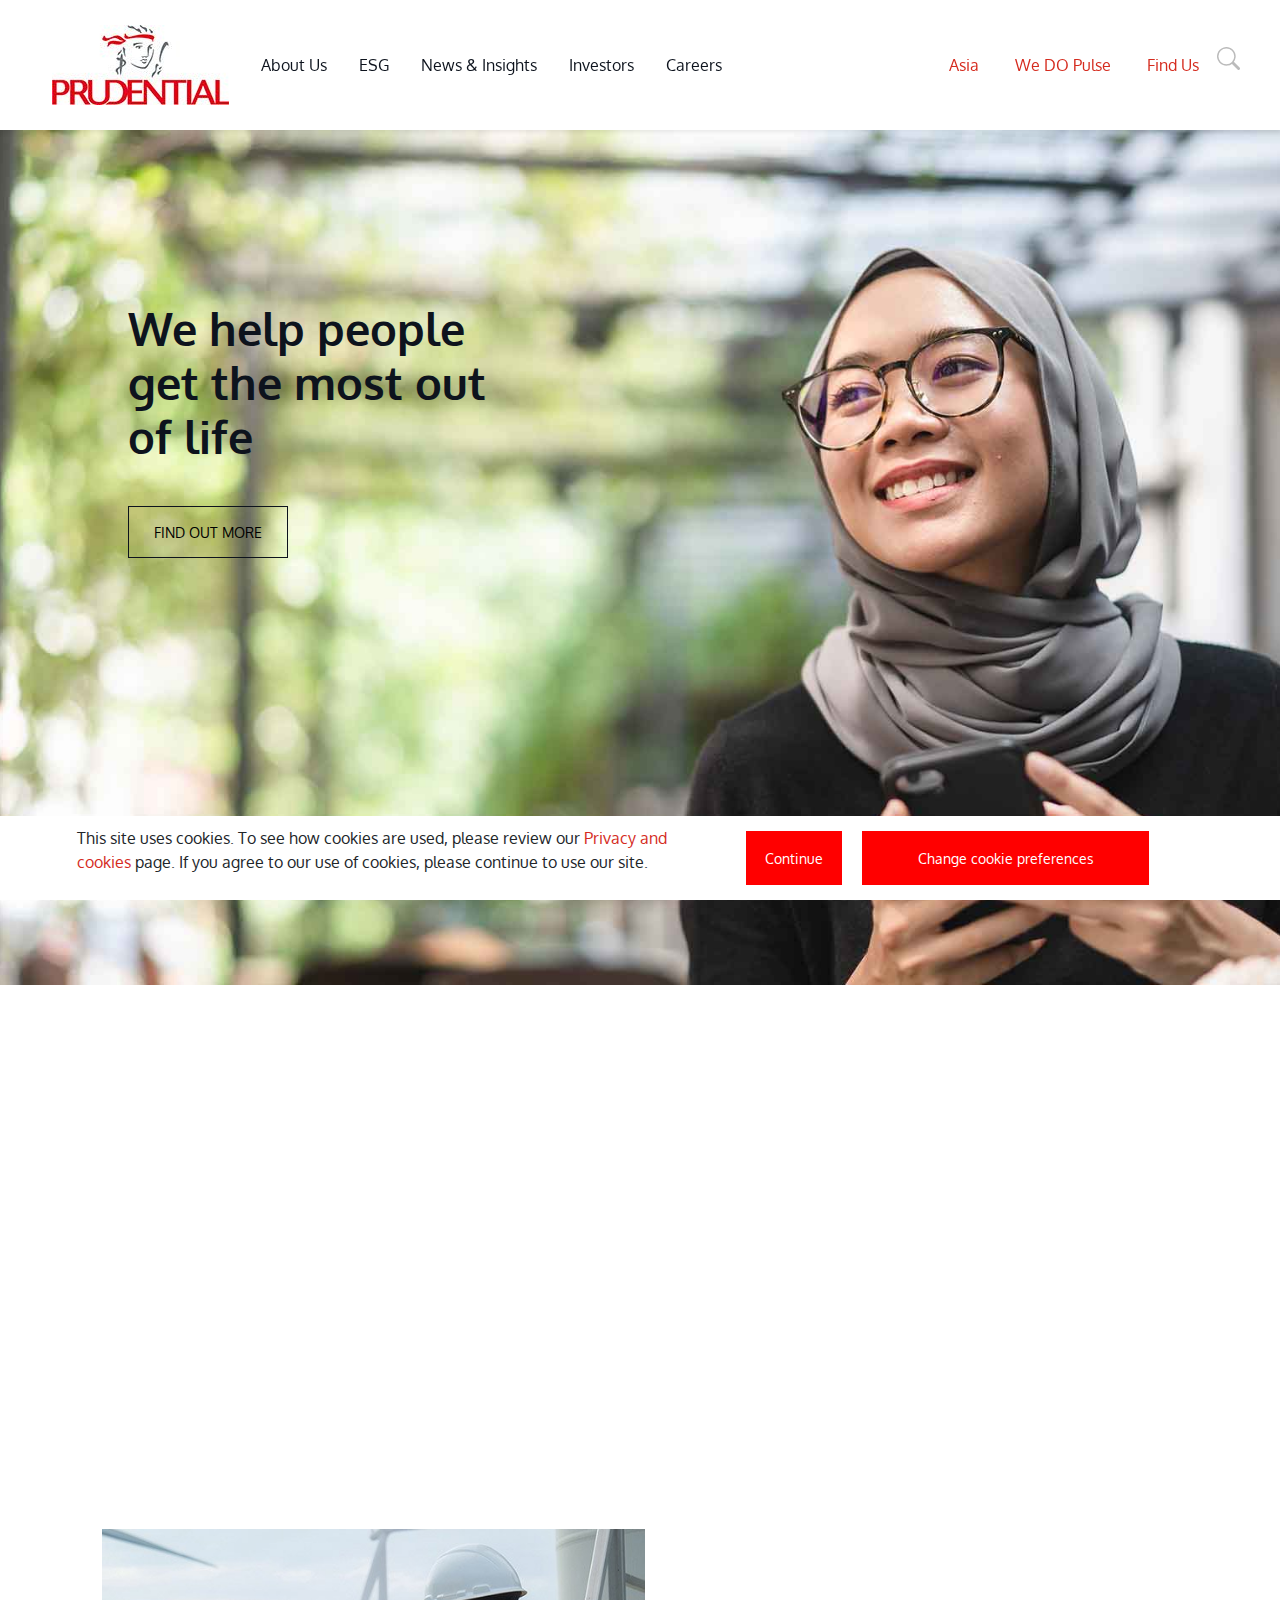
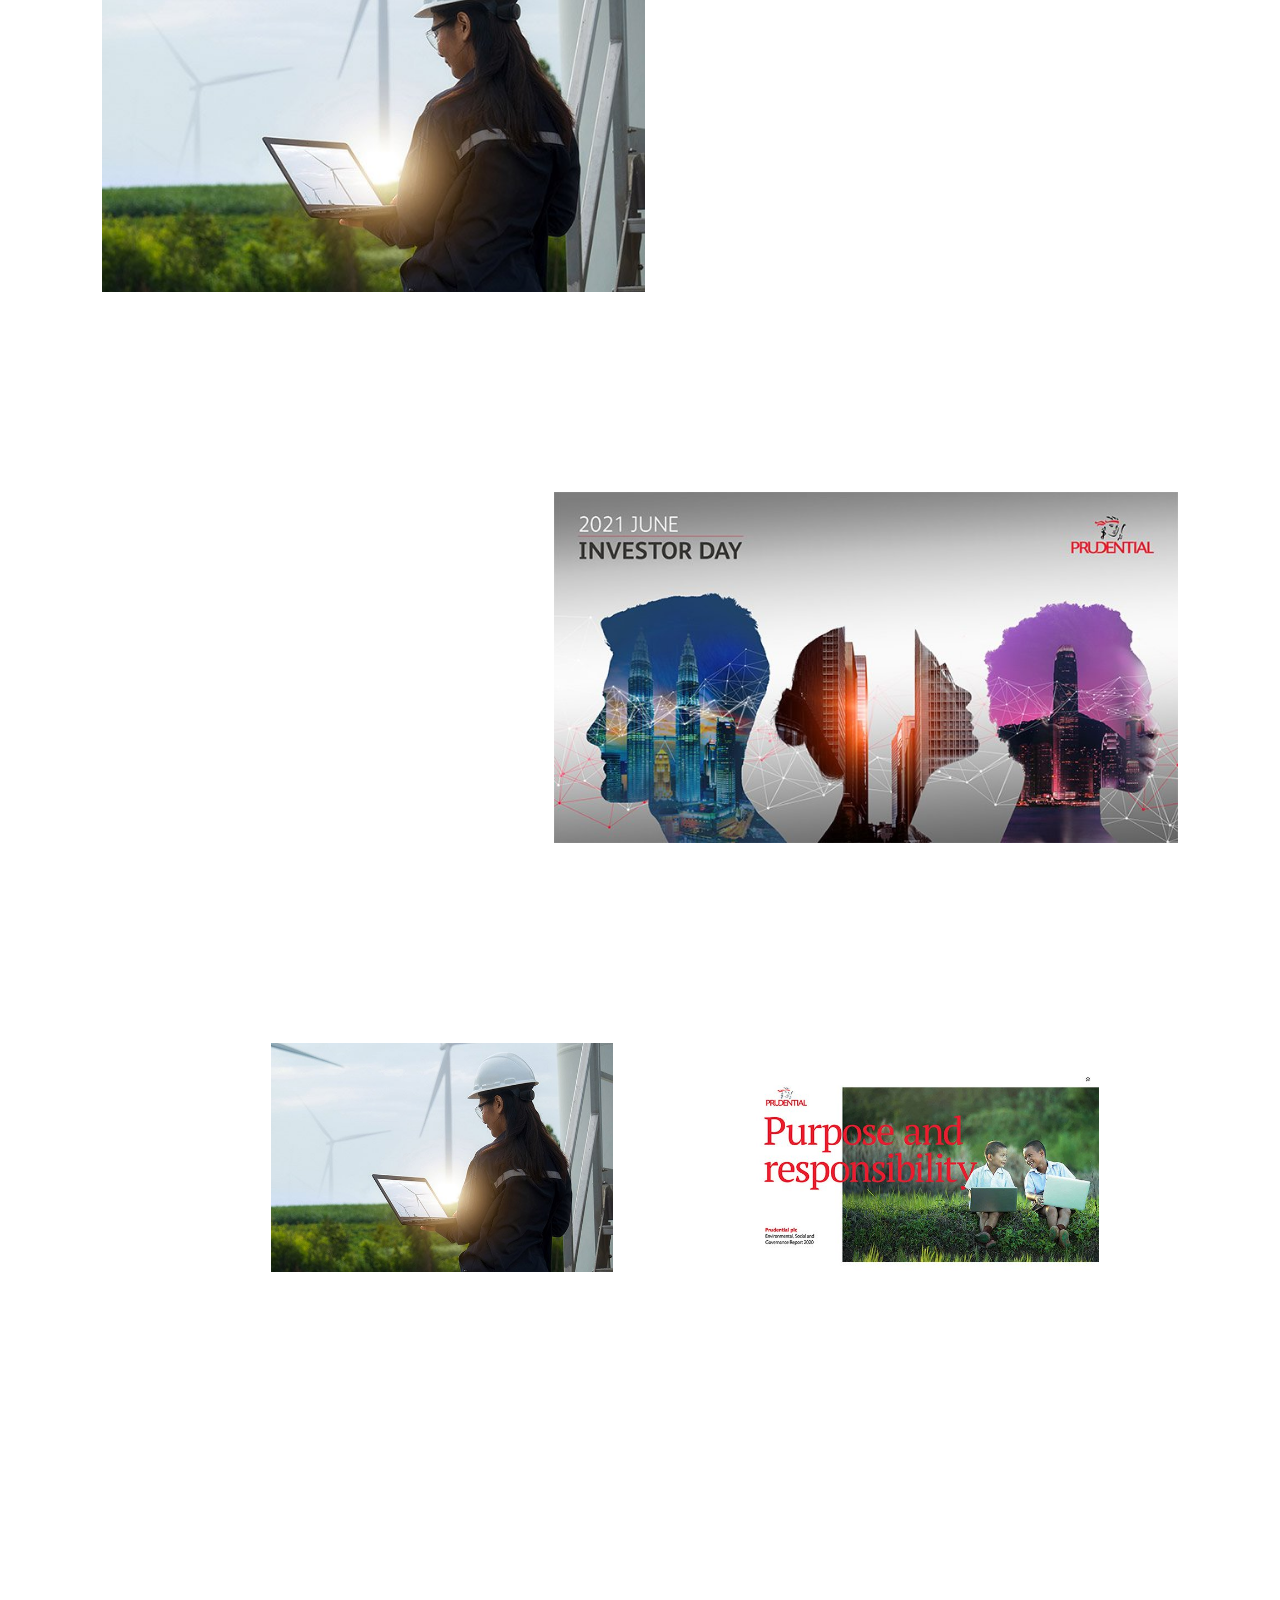
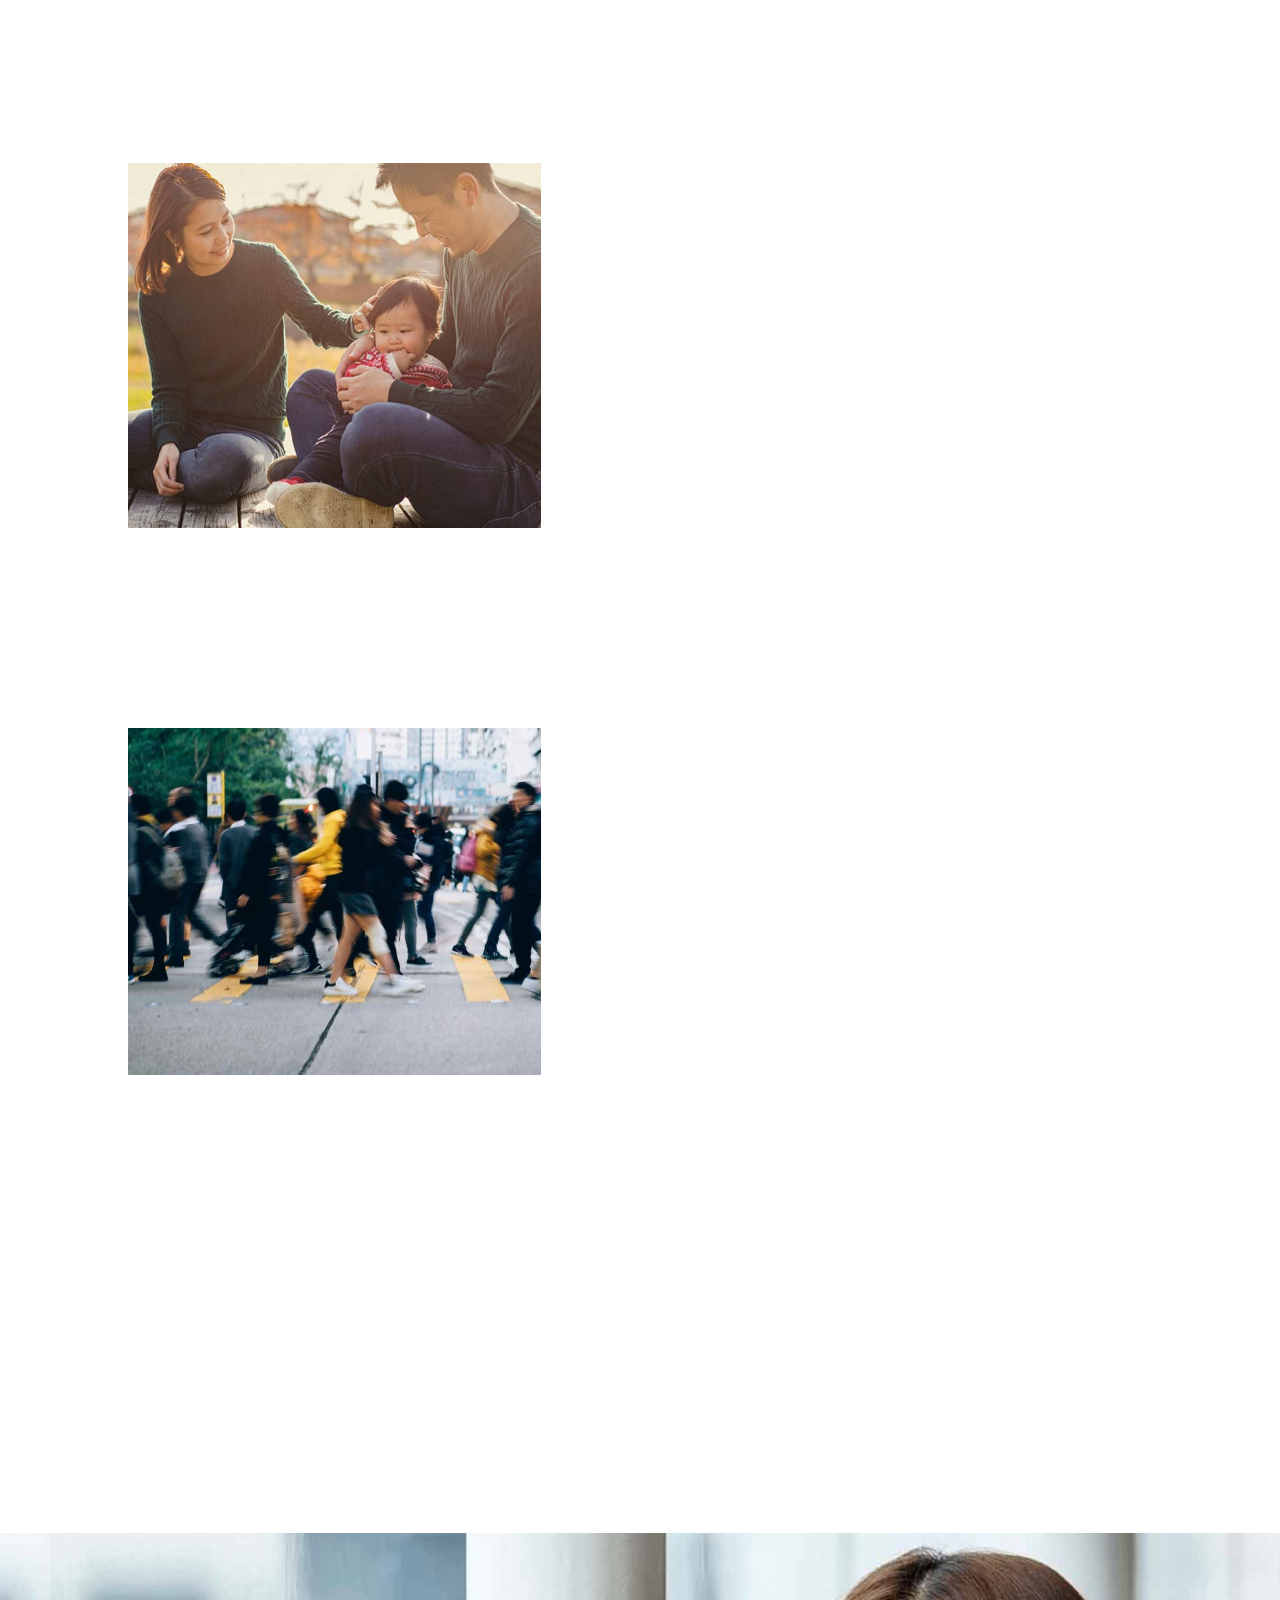
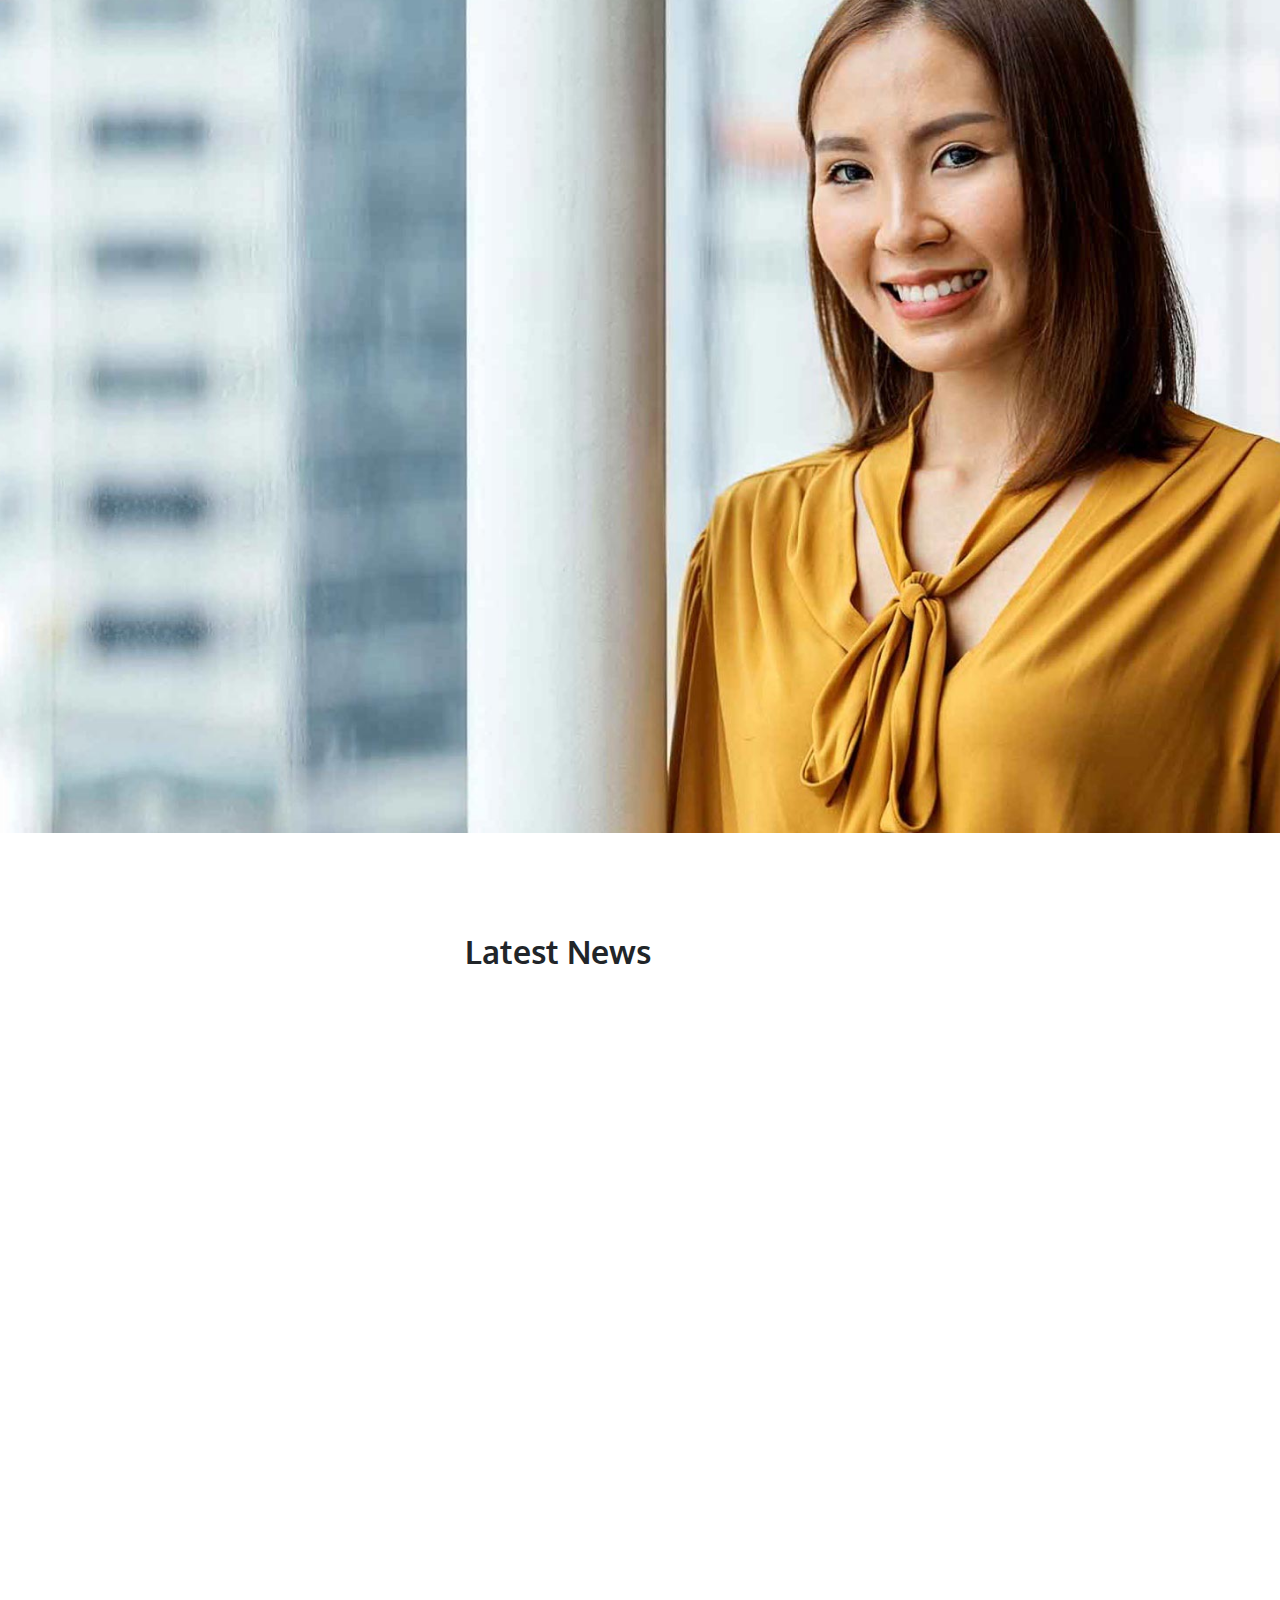
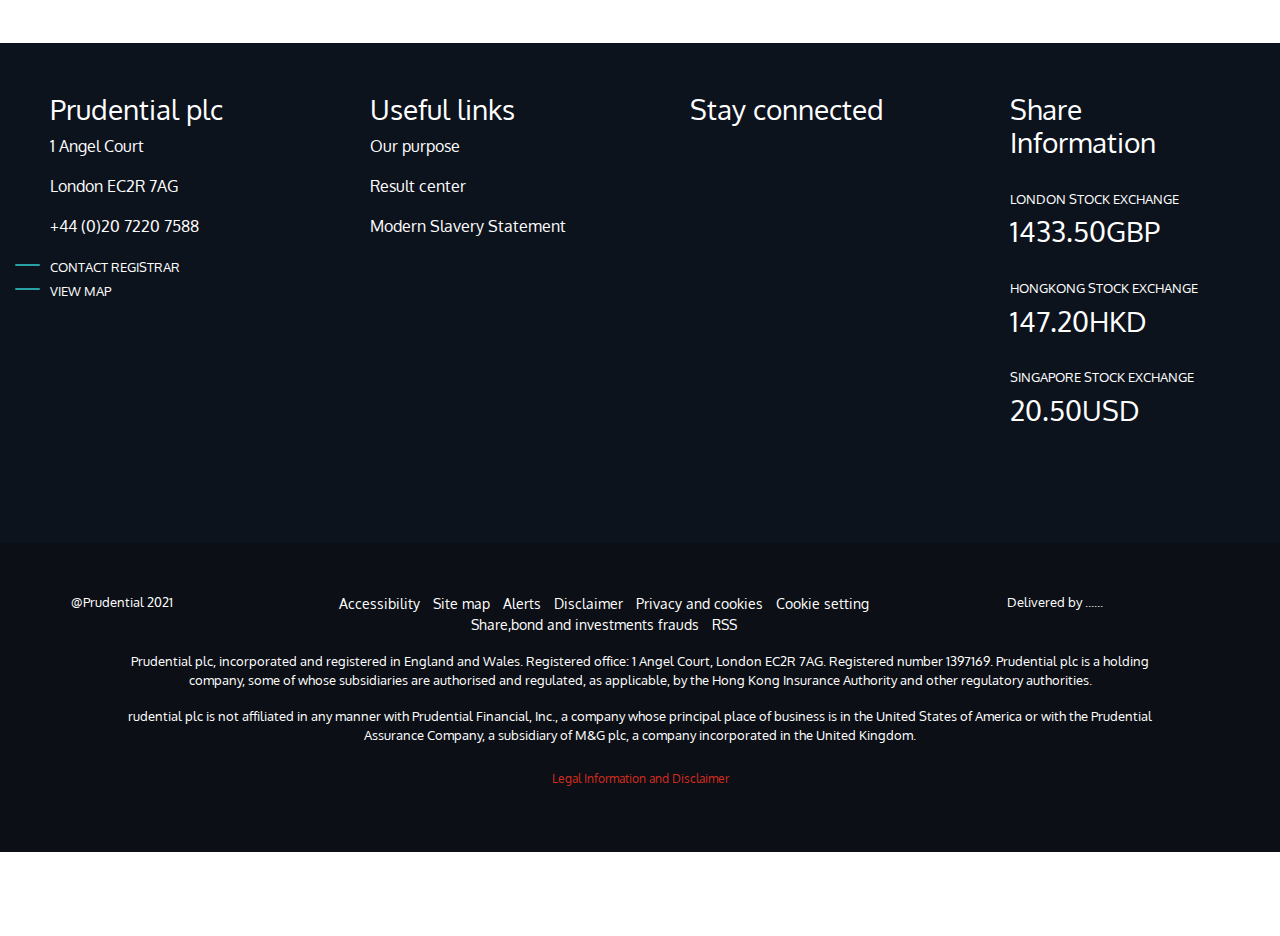
==== commit 613820e4: "movl" ====
--- a/index.html
+++ b/index.html
@@ -387,7 +387,7 @@
 	<div class="container-fluid content12">
 		<div class="row">
 			<div class="col-lg-12">
-				<div class="row reveal">
+				<div class="row">
 					<div class="col-lg-2"><p>@Prudential 2021</p></div>
 					<div class="col-lg-7">
 						<ul>
@@ -406,7 +406,7 @@
 				</div>
 			</div>
 
-			<div class="col-lg-12 reveal">
+			<div class="col-lg-12">
 				<p >Prudential plc, incorporated and registered in England and Wales. Registered office: 1 Angel Court, London EC2R 7AG. Registered number 1397169.  Prudential plc is a holding company, some of whose subsidiaries are authorised and regulated, as applicable, by the Hong Kong Insurance Authority and other regulatory authorities.</p>
 
 				<p>rudential plc is not affiliated in any manner with Prudential Financial, Inc., a company whose principal place of business is in the United States of America or with the Prudential Assurance Company, a subsidiary of M&G plc, a company incorporated in the United Kingdom.</p>
@@ -816,6 +816,13 @@
 =================================================================
  END OF OFFCANVAS
  ================================================================ -->
+
+
+
+
+
+
+
 <!-- at maxwidth of 989px the off canvas wont show but the drop down will show in the nav bar -->
 <script type="text/javascript">
 	const media = () =>{
--- a/css/style.css
+++ b/css/style.css
@@ -562,6 +562,10 @@
 	padding-bottom: 20px;
 }
 
+.dropdown .dropdown-menu li {
+	border: none;
+	overflow: visible;
+}
 }
 
 
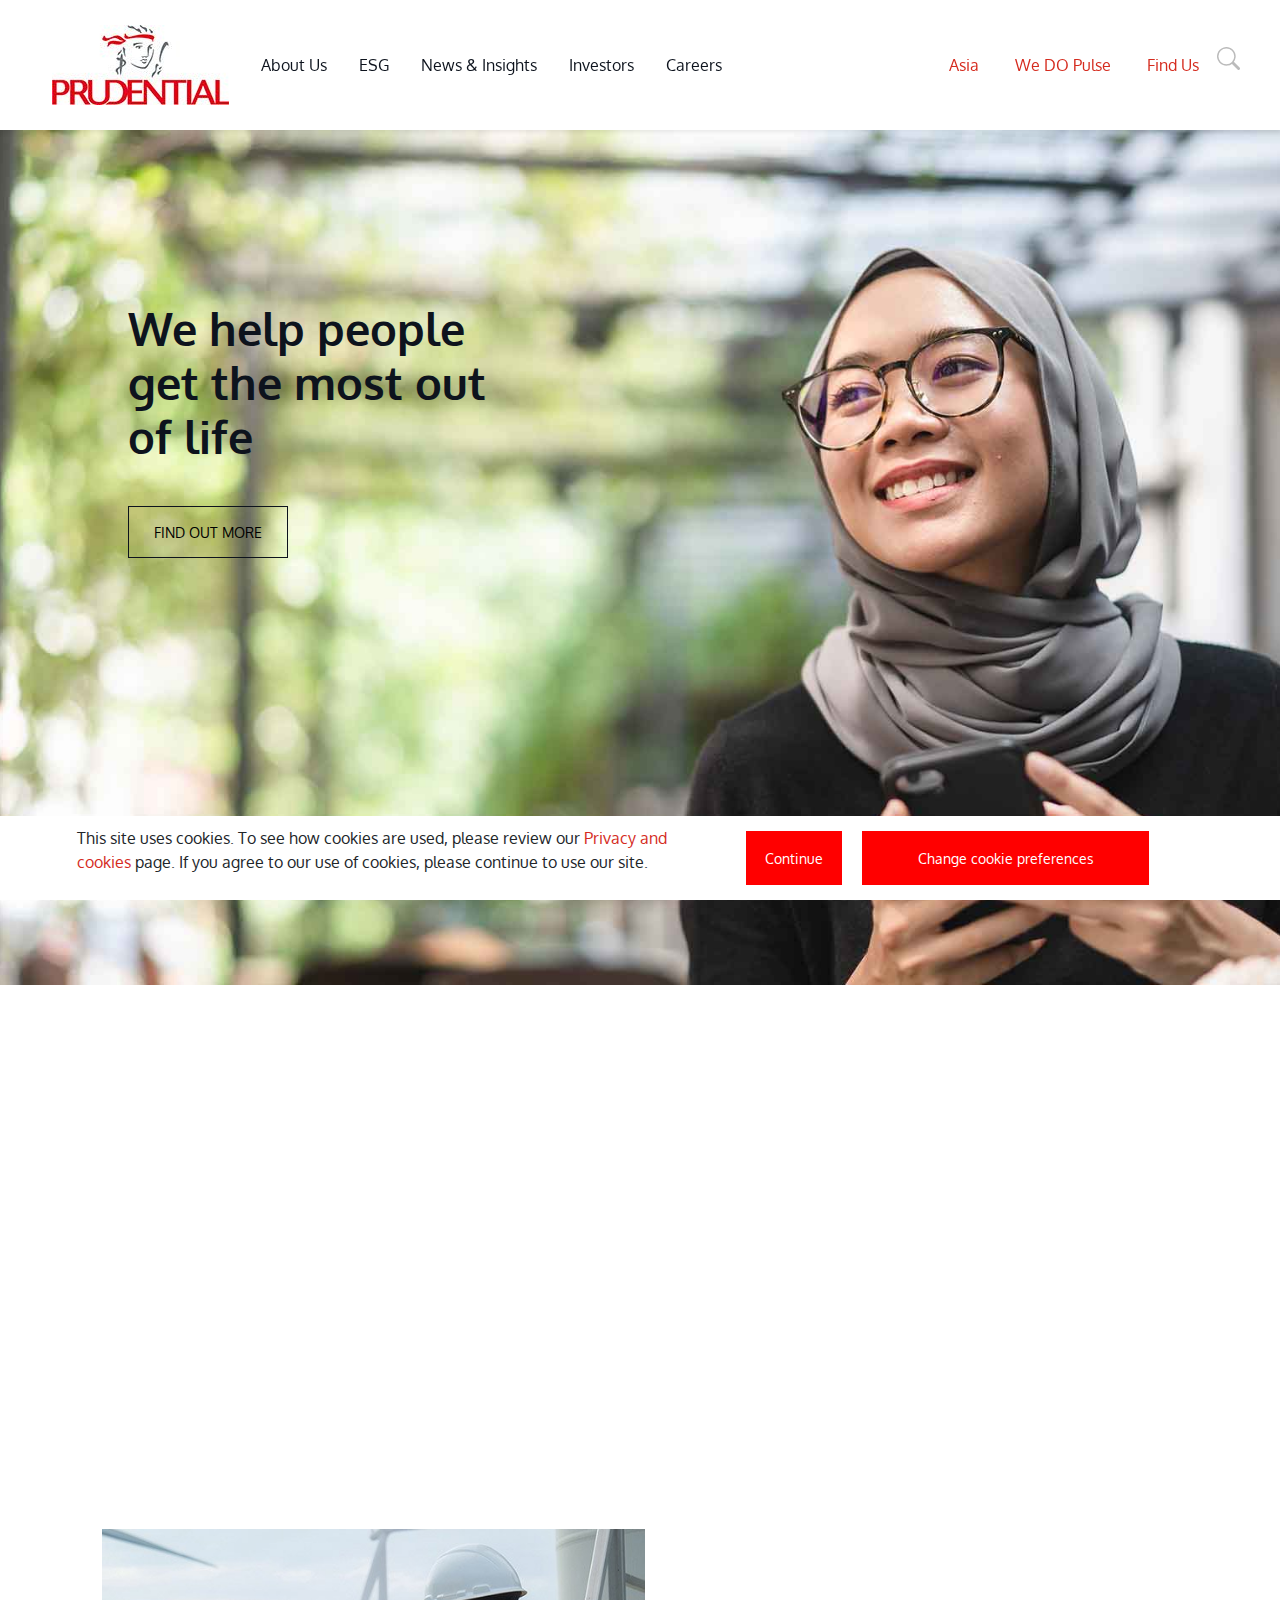
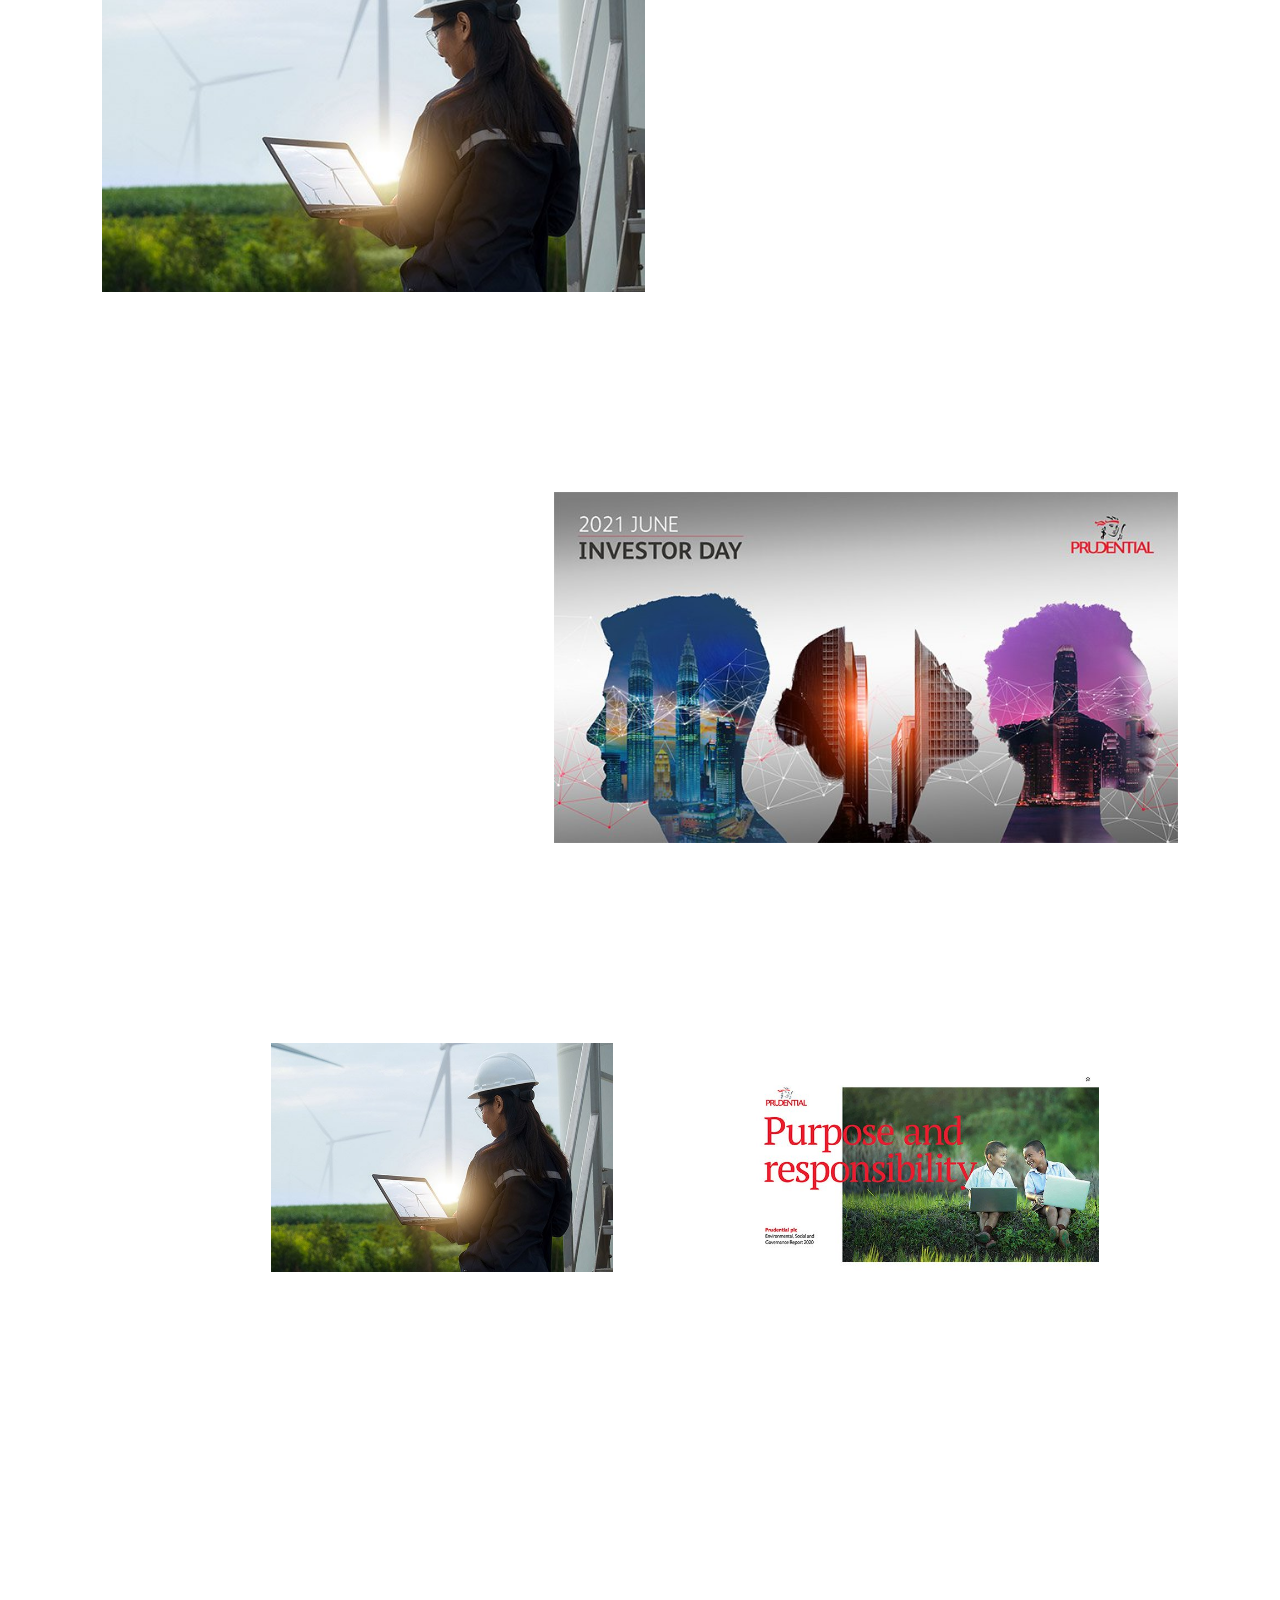
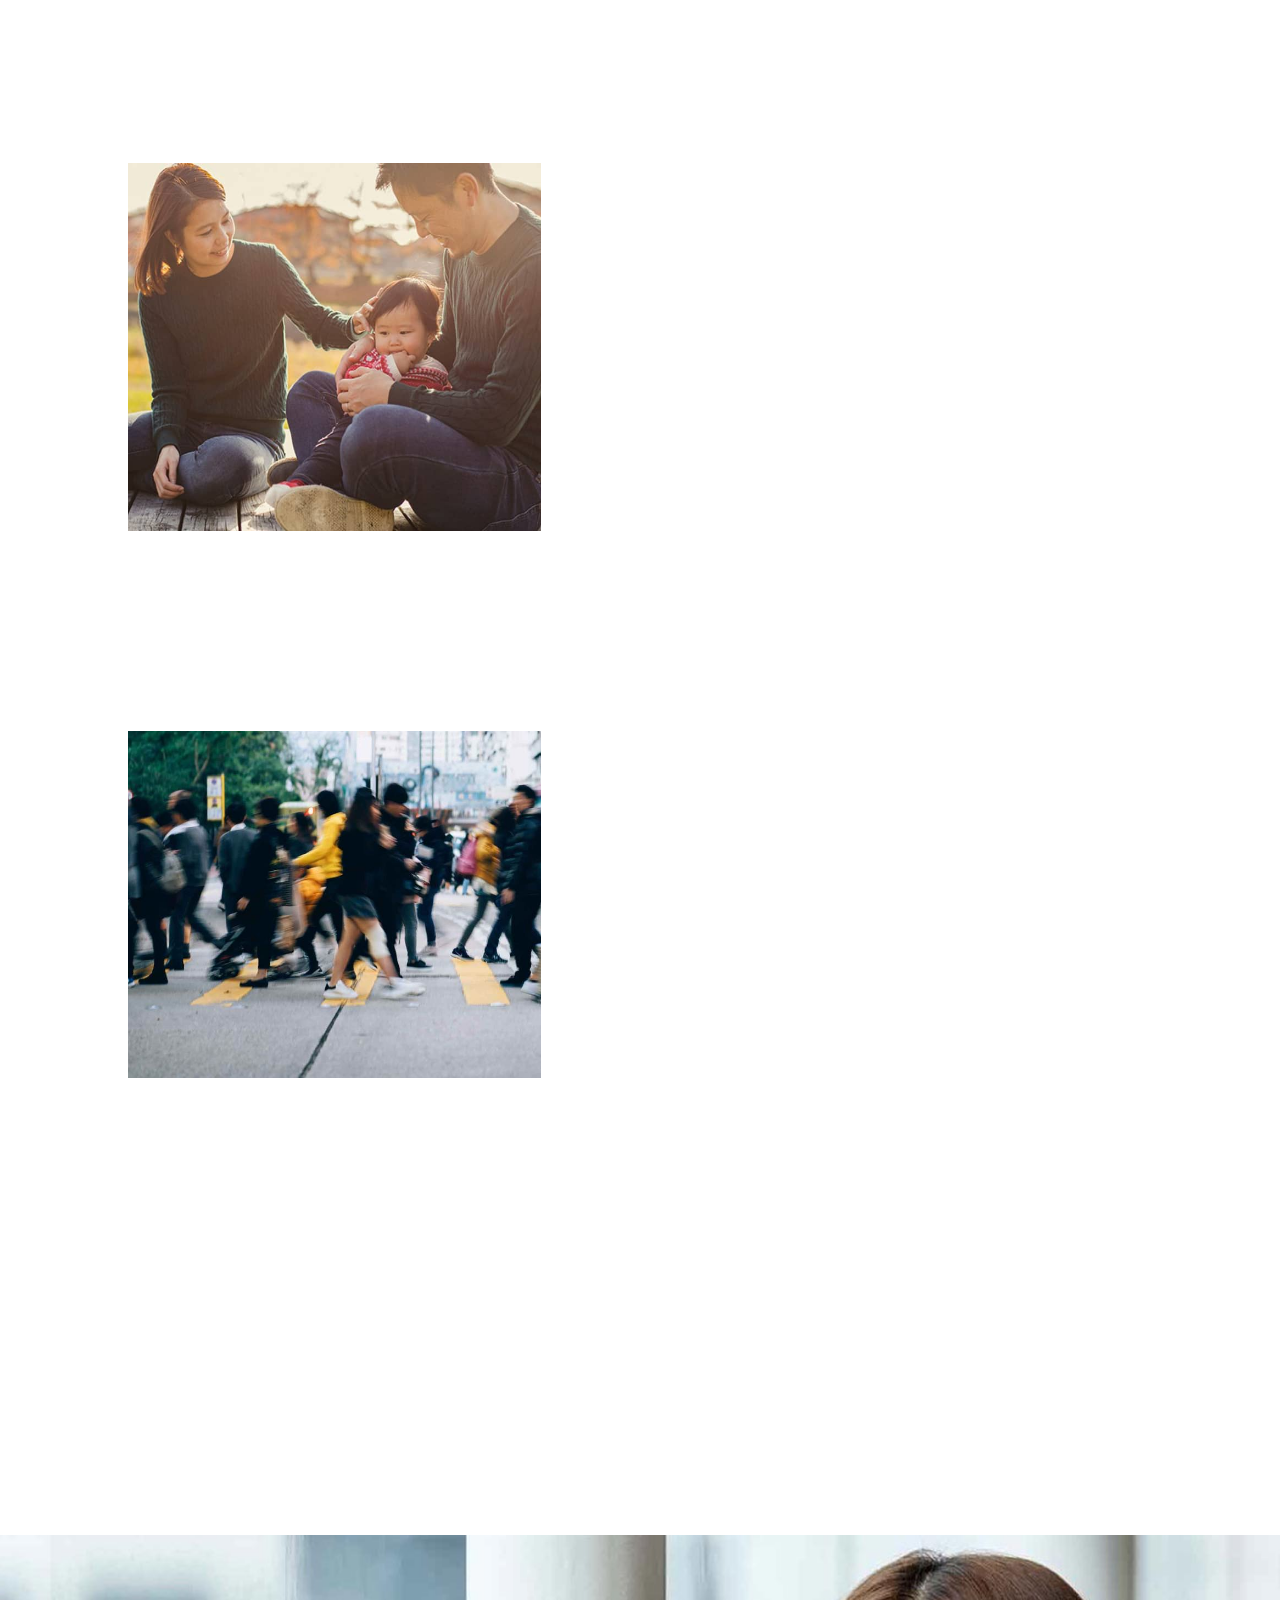
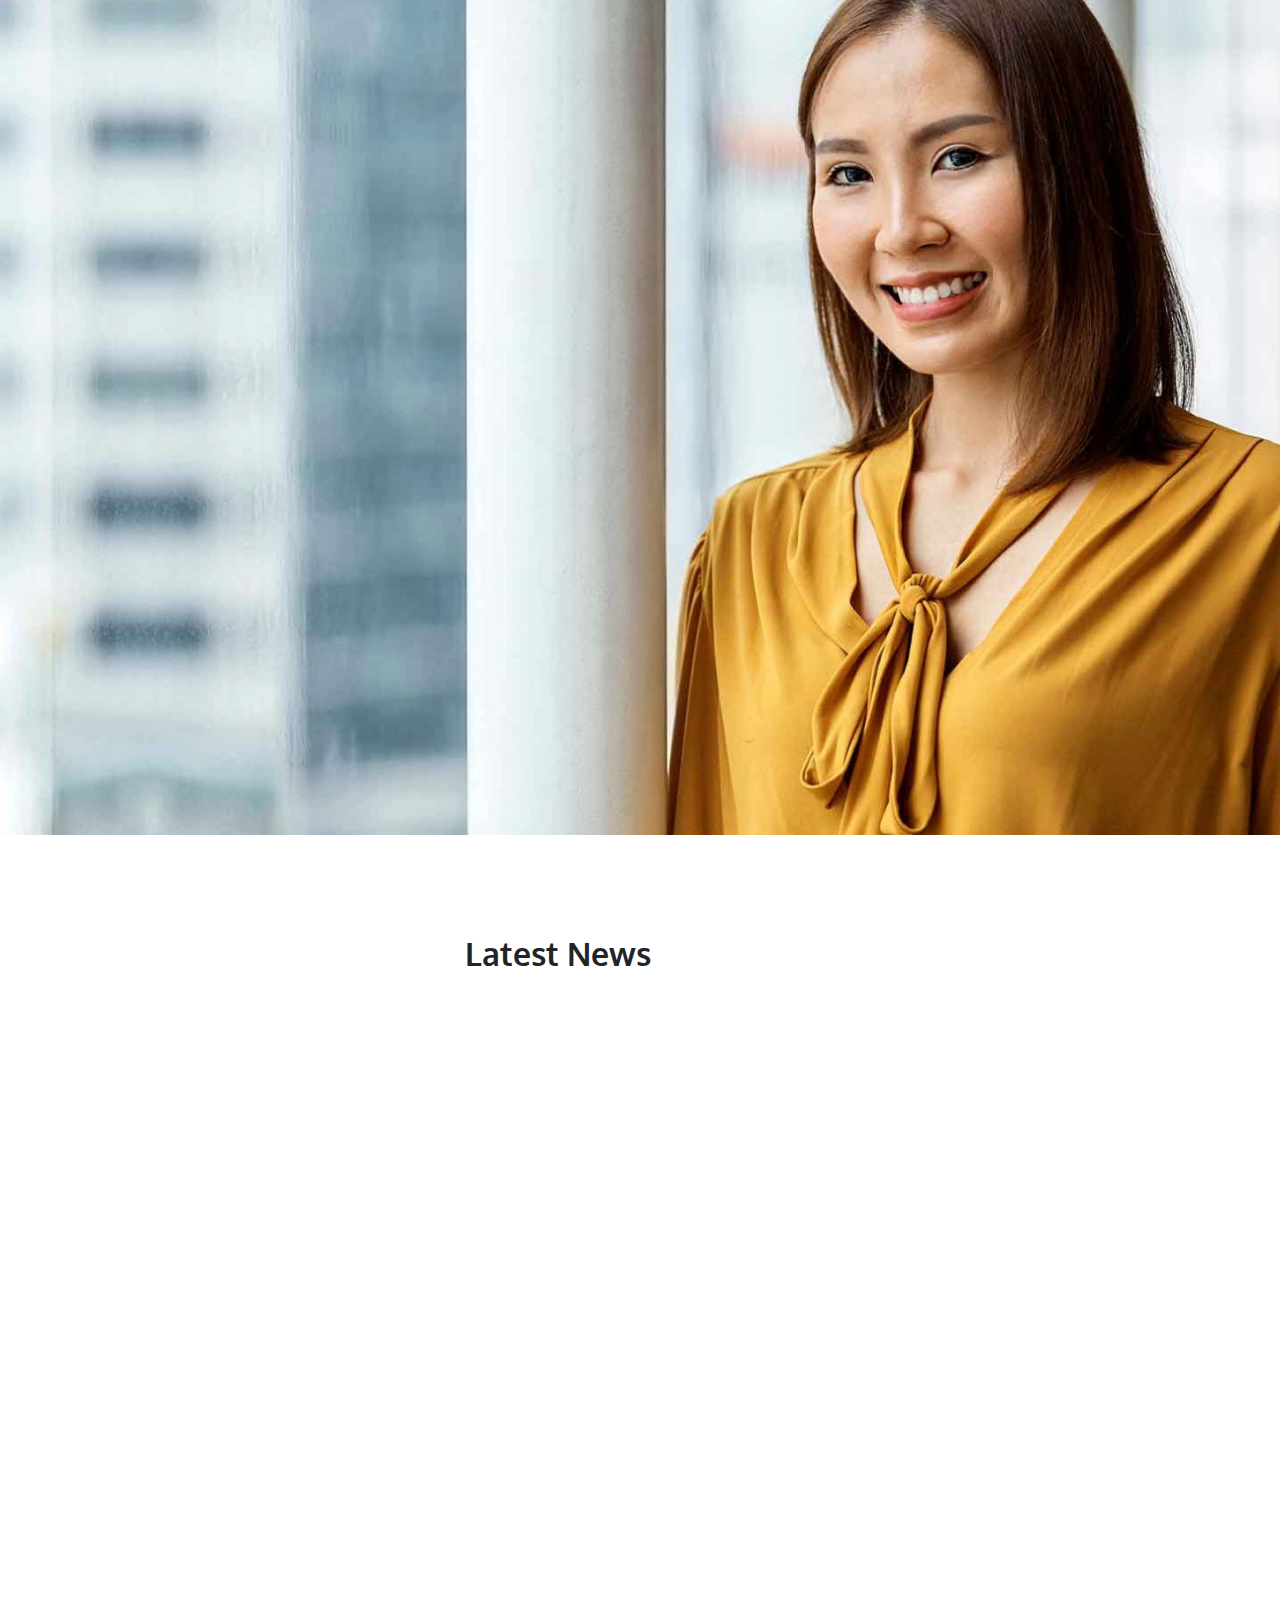
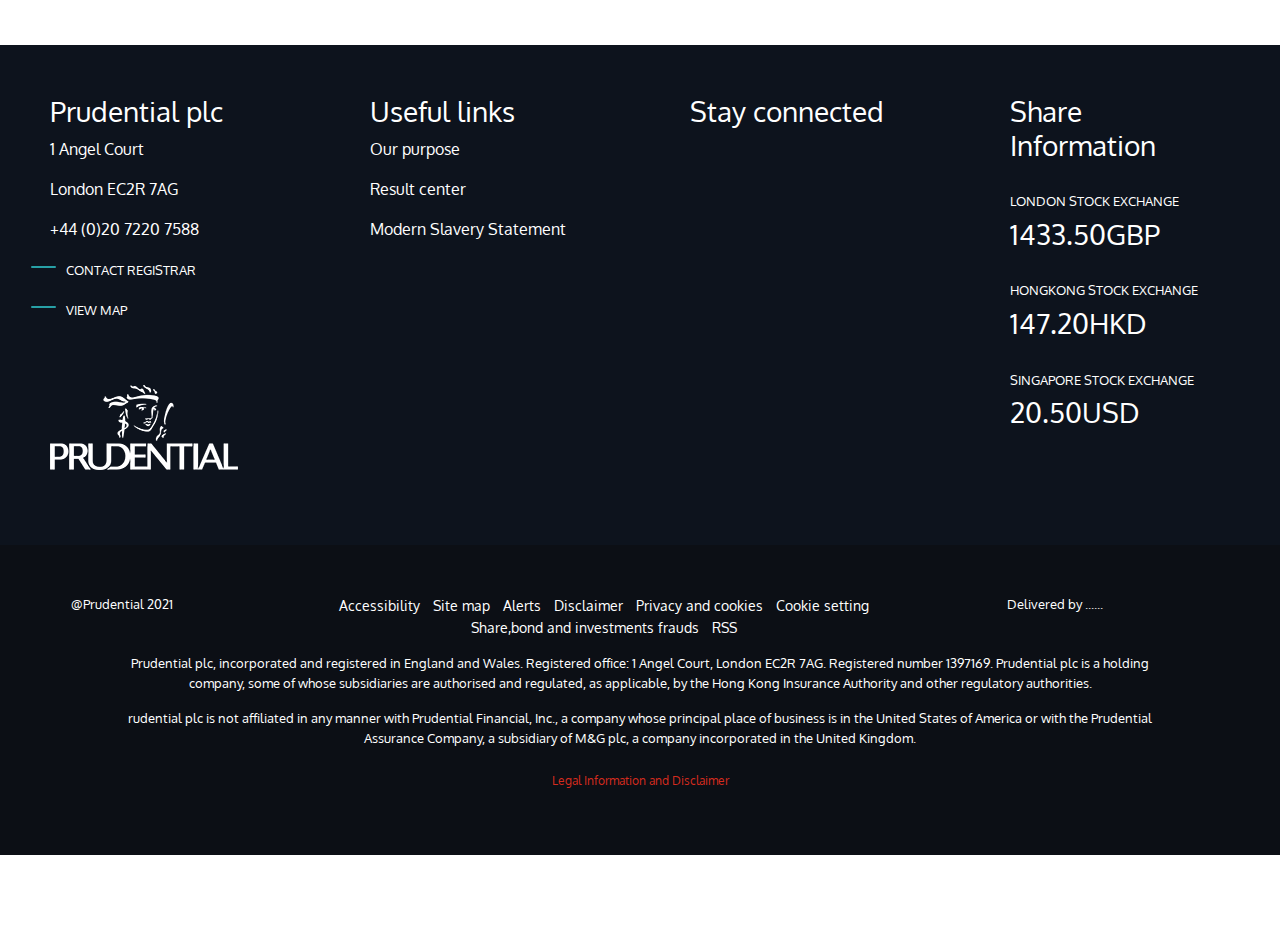
==== commit b64570e4: "edittt" ====
--- a/index.html
+++ b/index.html
@@ -4,7 +4,7 @@
 	<meta charset="utf-8" name="viewport" content="width=device-width, initial-scale=1.0">
 	<title>Home</title>
 	<link rel="stylesheet" type="text/css" href="css/bootstrap.min.css"> 
-	<link rel="stylesheet" type="text/css" href="css/style.css">
+	<link rel="stylesheet" type="text/css" href="css/main.css">
 	<link rel="preconnect" href="https://fonts.googleapis.com">
 <link rel="preconnect" href="https://fonts.gstatic.com" crossorigin>
 <link href="https://fonts.googleapis.com/css2?family=Oxygen:wght@300;400;700&display=swap" rel="stylesheet">
@@ -20,7 +20,7 @@
 <!-- NAVBAR FOR WEB, DISPLAY NONE ON MOBILE -->
 	<nav class="navbar navbar-expand-lg navbar-custom shadow-sm" id="web-navbar">
  		<div class="container-fluid">
-    		<a class="navbar-brand" href="#"><img src="images/logo.jpg"></a>
+    		<a class="navbar-brand" href="#"><img src="img/logo.jpg"></a>
     			
     		<div class="collapse navbar-collapse" id="navbarNavDropdown">
       			<ul class="navbar-nav">
@@ -77,7 +77,7 @@
 			  <button class="navbar-toggler navbar-light" type="button" data-bs-toggle="collapse" data-bs-target="#navbarSupportedContent" aria-controls="navbarSupportedContent" aria-expanded="false" aria-label="Toggle navigation">
       			<span class="navbar-toggler-icon"></span>
     		</button>
-			<div><a class="navbar-brand" href="#"><img src="images/logo.jpg"></a></div>
+			<div><a class="navbar-brand" href="#"><img src="img/logo.jpg"></a></div>
     	<form>
         	<svg xmlns="http://www.w3.org/2000/svg" width="16" height="16" fill="currentColor" class="bi bi-search" viewBox="0 0 16 16">
   				<path d="M11.742 10.344a6.5 6.5 0 1 0-1.397 1.398h-.001c.03.04.062.078.098.115l3.85 3.85a1 1 0 0 0 1.415-1.414l-3.85-3.85a1.007 1.007 0 0 0-.115-.1zM12 6.5a5.5 5.5 0 1 1-11 0 5.5 5.5 0 0 1 11 0z"/>
@@ -105,16 +105,16 @@
             ESG
           </a>
           <ul class="dropdown-menu" aria-labelledby="navbarDropdown">
-            		<li class="list-group-item"><a href="purpose.html">Making health and financial security available</a></li>
-  					<li class="list-group-item"><a href="purpose.html">Stewarding the human impact of climate change</a></li>
-  					<li class="list-group-item"><a href="purpose.html">Building social capital</a></li>
-  					<li class="list-group-item"><a href="purpose.html">Responsible investment</a></li>
-  					<li class="list-group-item"><a href="purpose.html">Community investment and engagement</a></li>
-  					<li class="list-group-item"><a href="purpose.html">Good governance and responsible business practices</a></li>
-  					<li class="list-group-item"><a href="purpose.html">ESG Reporting</a></li>
-  					<li class="list-group-item"><a href="purpose.html">Membership, signatories and commitments</a></li>
-  					<li class="list-group-item"><a href="purpose.html">Policies and statements</a></li>
-  					<li class="list-group-item"><a href="purpose.html">Contact ESG</a></li>
+            		<li class="list-group-item"><a href="esg.html">Making health and financial security available</a></li>
+  					<li class="list-group-item"><a href="esg.html">Stewarding the human impact of climate change</a></li>
+  					<li class="list-group-item"><a href="esg.html">Building social capital</a></li>
+  					<li class="list-group-item"><a href="esg.html">Responsible investment</a></li>
+  					<li class="list-group-item"><a href="esg.html">Community investment and engagement</a></li>
+  					<li class="list-group-item"><a href="esg.html">Good governance and responsible business practices</a></li>
+  					<li class="list-group-item"><a href="esg.html">ESG Reporting</a></li>
+  					<li class="list-group-item"><a href="esg.html">Membership, signatories and commitments</a></li>
+  					<li class="list-group-item"><a href="esg.html">Policies and statements</a></li>
+  					<li class="list-group-item"><a href="esg.html">Contact ESG</a></li>
           </ul>
         </li>
 
@@ -123,10 +123,10 @@
             News & Insights
           </a>
           <ul class="dropdown-menu" aria-labelledby="navbarDropdown">
-            		<li class="list-group-item"><a href="purpose.html">All news</a></li>
-  					<li class="list-group-item"><a href="purpose.html">Interviews and videos</a></li>
-  					<li class="list-group-item"><a href="purpose.html">Insights</a></li>
-  					<li class="list-group-item"><a href="purpose.html">Media contacts</a></li>
+            		<li class="list-group-item"><a href="news-and-insights.html">All news</a></li>
+  					<li class="list-group-item"><a href="news-and-insights.html">Interviews and videos</a></li>
+  					<li class="list-group-item"><a href="news-and-insights.html">Insights</a></li>
+  					<li class="list-group-item"><a href="news-and-insights.html">Media contacts</a></li>
           </ul>
         </li>
 
@@ -156,7 +156,7 @@
             Careers
           </a>
           <ul class="dropdown-menu" aria-labelledby="navbarDropdown">
-            		<li class="list-group-item"><a href="purpose.html">Vacancies</a></li>
+            		<li class="list-group-item"><a href="career.html">Vacancies</a></li>
           </ul>
         </li>
       </ul>
@@ -195,7 +195,7 @@
 
 
 
-<div class="container-fluid content1" style="background-image: url('images/banner.jpg'); background-position: center; background-size: cover;"> 
+<div class="container-fluid content1" style="background-image: url('img/banner.jpg'); background-position: center; background-size: cover;"> 
 	<div class="row">
 		<div class="col-lg-5">
 			<h1>We help people get the most out of life</h1>
@@ -215,7 +215,7 @@
 
 <div class="container-fluid content3">
 	<div class="row">
-		<img class="col-lg-7" src="images/net.jpg" alt="An image will be here">
+		<img class="col-lg-7" src="img/net.jpg" alt="An image will be here">
 			<div class="col-lg-4 reveal">
 				<h6>PERFORMANCE</h6>
 				<h2>2021 Half year result videos</h2>
@@ -226,7 +226,7 @@
 
 	<div class="container-fluid content4">
 		<div class="row">
-			<img class="col-lg-8 order-lg-2" src="images/investor.jpg" alt="An image will be here ">
+			<img class="col-lg-8 order-lg-2" src="img/investor.jpg" alt="An image will be here ">
 			<div class="col-lg-4 reveal order-lg-1">
 				<h6>INVESTORS</h6>
 				<h2>June 02, Investor Day</h2>
@@ -239,47 +239,47 @@
 	<div class="container-fluid content5">
 		<div class="row">
 			<div class="col-lg-5">
-				<img src="images/net.jpg" alt="An image goes in here">
+				<img src="img/net.jpg" alt="An image goes in here">
 				<h6 class="reveal">ESG</h6>
 				<h3 class="reveal">We are supporting the low-carbon transition with a pledge to become a “net zero” asset owner by 2050</h3>
-				<a class="reveal">READ MORE</a>
+				<p class="mx-md-5 mx-xs-2"><a class="reveal">READ MORE</a></p>
 			</div>
 			<div class="col-lg-5">
-				<img src="images/esg.jpg" alt="An image goes in here">
+				<img src="img/esg.jpg" alt="An image goes in here">
 				<h6 class="reveal">ESG</h6>
 				<h3 class="reveal">Read how we are helping people get the most out of life in our latest ESG Report</h3>
-				<a class="reveal">READ THE REPORT</a>
+				<p class="mx-md-5 mx-xs-2"><a class="reveal">READ THE REPORT</a></p>
 			</div>
 		</div>
 	</div>
 
 	<div class="container-fluid content6">
 		<div class="row">
-			<img class="col-lg-5" src="images/family.jpg" alt="An image will be here">
+			<img class="col-lg-5" src="img/family.jpg" alt="An image will be here">
 			<div class="col-lg-5 reveal" id="tune">
 				<h6>INNOVATION</h6>
 				<h2>Pulse-transforming prudential</h2>
 				<h5>Watch a short video showcasing the benefits of Pulse by Prudential, our health and wellbeing super-app, showing how we are  transforming to meet the needs of people in Asia.</h5><br>
-				<ul>
-					<li><a href="">WATCH THE VIDEO</a></li>
-					<li><a href="">WATCH MIKE WELLS TALKING ABOUT PULSE AND OUR PURPOSE</a></li>
-				</ul>
+				<!-- <ul> -->
+					<p class="mx-5"><a href="">WATCH THE VIDEO</a></p>
+					<p class="mx-5"><a href="">WATCH MIKE WELLS TALKING ABOUT PULSE AND OUR PURPOSE</a></p>
+				<!-- </ul> -->
 			</div>
 		</div>
 	</div>
 
 	<div class="container-fluid content7">
 		<div class="row">
-			<img class="col-lg-5" src="images/resilent.jpg" alt="An image will be here">
+			<img class="col-lg-5" src="img/resilent.jpg" alt="An image will be here">
 			
 			<div class="col-lg-5 reveal">
 				<h6>2021 HALF YEAR RESULT</h6>
 				<h2>Resilient performance and progress on strategic transformation</h2><br>
-				<ul>
-					<li><a href="">READ THE NEWS RELEASE</a></li>
-					<li><a href="">WATCH THE PRESENTATION</a></li>
-					<li><a href="">SEE MORE 2021 HALF YEAR RESULT MATERIAL</a></li>
-				</ul>	
+				<!-- <ul> -->
+					<p class="mx-5"><a href="">READ THE NEWS RELEASE</a></p>
+					<p class="mx-5"><a href="">WATCH THE PRESENTATION</a></p>
+					<p class="mx-5"><a href="">SEE MORE 2021 HALF YEAR RESULT MATERIAL</a></p>
+				<!-- </ul>	 -->
 
 			</div>
 		</div>
@@ -295,7 +295,7 @@
 		</div>
 	</div>
 
-	<div class="container-fluid content9" style="background-image: url('images/quality.jpg'); background-position: center;
+	<div class="container-fluid content9" style="background-image: url('img/quality.jpg'); background-position: center;
 	background-size: cover;">
 		<div class="row">
 			<div class="col-lg-7 career reveal">
@@ -323,14 +323,14 @@
 					
 						<div class="col-lg-5 col-md-6 reveal">
 							<h6>01 NOV 2021</h6>
-							<h3>Prudential plc - Publication of Final Terms relating to the issue of US$1,000,000,000 2.95 per cent. Subordinated Notes due 3 November 2033 by Prudential plc (“Prudential” or the “Company”)</h5><br><br>
-							<a>READ ARTICLE</a>
+							<h3>Prudential plc - Publication of Final Terms relating to the issue of US$1,000,000,000 2.95 per cent. Subordinated Notes due 3 November 2033 by Prudential plc (“Prudential” or the “Company”)</h5><br>
+							<p class="mx-md-5 mx-xs-2"><a>READ ARTICLE</a></p>
 						</div>
 
 						<div class="col-lg-5 col-md-6 reveal">
 							<h6>28 OCT 2021</h6>
-							<h3>Prudential celebrates the opening of its Africa Regional Headquarters in Nairobi</h5><br><br>
-							<a>READ ARTICLE</a>
+							<h3>Prudential celebrates the opening of its Africa Regional Headquarters in Nairobi</h5><br>
+							<p class="mx-md-5 mx-xs-2"><a>READ ARTICLE</a></p>
 						</div>
 
 				</div>
@@ -346,8 +346,10 @@
 				<p>1 Angel Court</p>
 				<p>London EC2R 7AG</p>
 				<p>+44 (0)20 7220 7588</p>
-				<a>CONTACT REGISTRAR</a><br>
-				<a>VIEW MAP</a>				
+				<p class="mx-3"><a>CONTACT REGISTRAR</a></p>
+				<p class="mx-3"><a>VIEW MAP</a></p>	
+
+				<img src="./img/footer-logo.png" class="mt-5">				
 			</div>			
 			<div class="col-lg-3 col-md-6">
 				<h3>Useful links</h3>
@@ -361,7 +363,7 @@
 				<p class="reveal">LinkedIn</p>
 				<p class="reveal">YouTube</p>	
 
-					<h4 class="reveal">Stay up to date</h4>
+					<h4 class="reveal mt-5 pt-5">Stay up to date</h4>
 					<h5 class="reveal">Sign Up</h5>
 	
 			</div>
@@ -449,7 +451,7 @@
   <div class="offcanvas-header">
   	<nav class="navbar navbar-expand-lg navbar-custom">
   <div class="container-fluid">
-    <a class="navbar-brand" href="#"><img src="images/logo.jpg"></a>
+    <a class="navbar-brand" href="#"><img src="img/logo.jpg"></a>
     <button class="navbar-toggler" type="button" data-bs-toggle="offcanvas" data-bs-target="#offcanvasTop" aria-controls="offcanvasTop" aria-expanded="false" aria-label="Toggle navigation">
       <span class="navbar-toggler-icon"></span>
     </button>
@@ -495,7 +497,7 @@
   	  <div class="container">
   	  	<div class="row">
   	  		<div class="col-lg-4">
-  	  			<img src="images/about-us.jpg">
+  	  			<img src="img/about-us.jpg">
   	  		</div>
   	  		<div class="col-lg-4">
   	  			<ul class="list-group list-group-flush">
@@ -522,7 +524,7 @@
   <div class="offcanvas-header">
    <nav class="navbar navbar-expand-lg navbar-custom">
   <div class="container-fluid">
-    <a class="navbar-brand" href="#"><img src="images/logo.jpg"></a>
+    <a class="navbar-brand" href="#"><img src="img/logo.jpg"></a>
     <button class="navbar-toggler" type="button" data-bs-toggle="offcanvas" data-bs-target="#offcanvasTop" aria-controls="offcanvasTop" aria-expanded="false" aria-label="Toggle navigation">
       <span class="navbar-toggler-icon"></span>
     </button>
@@ -568,20 +570,20 @@
   	  <div class="container">
   	  	<div class="row">
   	  		<div class="col-lg-4">
-  	  			<img src="images/about-us.jpg">
+  	  			<img src="img/about-us.jpg">
   	  		</div>
   	  		<div class="col-lg-4">
   	  			<ul class="list-group list-group-flush">
-  					<li class="list-group-item"><a href="purpose.html">Making health and financial security available</a></li>
-  					<li class="list-group-item"><a href="purpose.html">Stewarding the human impact of climate change</a></li>
-  					<li class="list-group-item"><a href="purpose.html">Building social capital</a></li>
-  					<li class="list-group-item"><a href="purpose.html">Responsible investment</a></li>
-  					<li class="list-group-item"><a href="purpose.html">Community investment and engagement</a></li>
-  					<li class="list-group-item"><a href="purpose.html">Good governance and responsible business practices</a></li>
-  					<li class="list-group-item"><a href="purpose.html">ESG Reporting</a></li>
-  					<li class="list-group-item"><a href="purpose.html">Membership, signatories and commitments</a></li>
-  					<li class="list-group-item"><a href="purpose.html">Policies and statements</a></li>
-  					<li class="list-group-item"><a href="purpose.html">Contact ESG</a></li>
+  					<li class="list-group-item"><a href="esg.html">Making health and financial security available</a></li>
+  					<li class="list-group-item"><a href="esg.html">Stewarding the human impact of climate change</a></li>
+  					<li class="list-group-item"><a href="esg.html">Building social capital</a></li>
+  					<li class="list-group-item"><a href="esg.html">Responsible investment</a></li>
+  					<li class="list-group-item"><a href="esg.html">Community investment and engagement</a></li>
+  					<li class="list-group-item"><a href="esg.html">Good governance and responsible business practices</a></li>
+  					<li class="list-group-item"><a href="esg.html">ESG Reporting</a></li>
+  					<li class="list-group-item"><a href="esg.html">Membership, signatories and commitments</a></li>
+  					<li class="list-group-item"><a href="esg.html">Policies and statements</a></li>
+  					<li class="list-group-item"><a href="esg.html">Contact ESG</a></li>
 				</ul>
   	  		</div>
   	  		<div class="col-lg-4"></div>
@@ -599,7 +601,7 @@
   <div class="offcanvas-header">
    <nav class="navbar navbar-expand-lg navbar-custom">
   <div class="container-fluid">
-    <a class="navbar-brand" href="#"><img src="images/logo.jpg"></a>
+    <a class="navbar-brand" href="#"><img src="img/logo.jpg"></a>
     <button class="navbar-toggler" type="button" data-bs-toggle="offcanvas" data-bs-target="#offcanvasTop" aria-controls="offcanvasTop" aria-expanded="false" aria-label="Toggle navigation">
       <span class="navbar-toggler-icon"></span>
     </button>
@@ -645,14 +647,14 @@
   	  <div class="container">
   	  	<div class="row">
   	  		<div class="col-lg-4">
-  	  			<img src="images/about-us.jpg">
+  	  			<img src="img/about-us.jpg">
   	  		</div>
   	  		<div class="col-lg-4">
   	  			<ul class="list-group list-group-flush">
-  					<li class="list-group-item"><a href="purpose.html">All news</a></li>
-  					<li class="list-group-item"><a href="purpose.html">Interviews and videos</a></li>
-  					<li class="list-group-item"><a href="purpose.html">Insights</a></li>
-  					<li class="list-group-item"><a href="purpose.html">Media contacts</a></li>
+  					<li class="list-group-item"><a href="news-and-insights.html">All news</a></li>
+  					<li class="list-group-item"><a href="news-and-insights.html">Interviews and videos</a></li>
+  					<li class="list-group-item"><a href="news-and-insights.html">Insights</a></li>
+  					<li class="list-group-item"><a href="news-and-insights.html">Media contacts</a></li>
 				</ul>
   	  		</div>
   	  		<div class="col-lg-4"></div>
@@ -670,7 +672,7 @@
   <div class="offcanvas-header">
    <nav class="navbar navbar-expand-lg navbar-custom">
   <div class="container-fluid">
-    <a class="navbar-brand" href="#"><img src="images/logo.jpg"></a>
+    <a class="navbar-brand" href="#"><img src="img/logo.jpg"></a>
     <button class="navbar-toggler" type="button" data-bs-toggle="offcanvas" data-bs-target="#offcanvasTop" aria-controls="offcanvasTop" aria-expanded="false" aria-label="Toggle navigation">
       <span class="navbar-toggler-icon"></span>
     </button>
@@ -716,7 +718,7 @@
   	  <div class="container">
   	  	<div class="row">
   	  		<div class="col-lg-4">
-  	  			<img src="images/about-us.jpg">
+  	  			<img src="img/about-us.jpg">
   	  		</div>
   	  		<div class="col-lg-4">
   	  			<ul class="list-group list-group-flush">
@@ -751,7 +753,7 @@
   <div class="offcanvas-header">
    <nav class="navbar navbar-expand-lg navbar-custom">
   <div class="container-fluid">
-    <a class="navbar-brand" href="#"><img src="images/logo.jpg"></a>
+    <a class="navbar-brand" href="#"><img src="img/logo.jpg"></a>
     <button class="navbar-toggler" type="button" data-bs-toggle="offcanvas" data-bs-target="#offcanvasTop" aria-controls="offcanvasTop" aria-expanded="false" aria-label="Toggle navigation">
       <span class="navbar-toggler-icon"></span>
     </button>
@@ -797,11 +799,11 @@
   	  <div class="container">
   	  	<div class="row">
   	  		<div class="col-lg-4">
-  	  			<img src="images/about-us.jpg">
+  	  			<img src="img/about-us.jpg">
   	  		</div>
   	  		<div class="col-lg-4">
   	  			<ul class="list-group list-group-flush">
-  					<li class="list-group-item"><a href="purpose.html">Vacancies</a></li>
+  					<li class="list-group-item"><a href="career.html">Vacancies</a></li>
   					
 				</ul>
   	  		</div>
@@ -816,8 +818,6 @@
 =================================================================
  END OF OFFCANVAS
  ================================================================ -->
-
-
 
 
 
--- a/css/main.css
+++ b/css/main.css
@@ -0,0 +1,593 @@
+
+body {
+	font-family: 'Oxygen', sans-serif;
+}
+
+
+/*SCROLL EFFECT*/
+.reveal {
+	position: relative;
+	transform: translateY(50px);
+	opacity: 0;
+	transition: all 1s ease-in-out;
+}
+
+.reveal.active {
+	transform: translateY(0px);
+	opacity: 1;
+}
+
+
+
+/*MOBILE NAV*/
+
+.navbar-custom2 {
+	background-color: white;
+	padding: 10px 15px;
+	position: sticky;
+	top: 0;
+	z-index: 2;
+}
+
+.mobile{
+	display: flex;
+}
+.navbar-custom2 li a {
+	color: #0D131D;
+	font-size: 18px;
+
+}
+
+.navbar-custom2 .navbar-nav {
+	min-height: 100vh;
+}
+
+.navbar-custom2 .navbar-nav .open > a ,
+.navbar-custom2 .navbar-nav .open > a:focus ,
+.navbar-custom2 .navbar-nav .open > a:hover , {
+	color:  #D52B1E;
+	padding-bottom: 4px;
+	font-weight: bold;
+}
+
+.navbar-custom2 .navbar-nav > li > a:focus, 
+.navbar-custom2 .navbar-nav > li > a:hover {
+	color:  #D52B1E;
+	padding-bottom: 4px;
+	font-weight: bold;
+}
+
+.navbar-custom2 ul li {
+	text-align: center;
+	overflow: scroll;
+}
+
+
+.navbar-custom2 ul {
+	overflow: scroll;
+}
+
+.navbar-nav .dropdown-menu {
+	border: none;
+	text-align: center;
+	margin: 5px 0;
+}
+
+.navbar-nav .dropdown-menu li a {
+	text-decoration: none;
+	font-weight: bold;
+} 
+
+.bott {
+	height: 30%;
+	background-color: #ccc;
+	top: 70%;
+}
+
+
+.row div a {
+	text-decoration: none;
+	font-size: 13px;
+	color: #0D131D;
+	position: relative;
+	padding: 10px 0;
+}
+
+
+
+
+
+/*WEB NAVBAR*/
+.navbar-custom {
+	background-color: white;
+	padding: 20px 40px;
+	position: sticky;
+	top: 0;
+	z-index: 2;
+}
+
+
+.navbar-custom li a {
+	color: #0D131D;
+	font-size: 16px;
+	cursor: pointer;
+	margin: 0 8px;
+	transition: all 0.1s ease;
+}
+
+.navbar-custom li a:hover {
+	border-bottom: 2px solid #D52B1E;
+	padding-bottom: 5px;
+	color: #0D131D;
+}
+.navbar-custom .nav2 li a  {
+	color: #D52B1E;
+	margin: 0 10px;
+}
+
+.navbar-custom .nav2  {
+	color: #D52B1E;
+	position: absolute;
+	right: 40px;
+}
+
+.navv2 li a  {
+	color: #D52B1E;
+	margin: 0 10px;
+}
+ .navv2  {
+	color: #D52B1E;
+	float: right;
+}
+
+.option {
+	height: 100vh;
+}
+
+.last ul {
+	display: flex;
+	justify-content: center;
+}
+.last ul li {
+	list-style-type: none;
+	display: inline block;
+	margin: 20px auto;
+}
+
+.last ul li a {
+	text-decoration: none;
+	color: #0D131D;
+	font-size: 16px;
+}
+
+
+.row div h6 {
+	color: #D52B1E;
+	font-size: 12px;
+	padding-bottom: 8px;
+	padding-top: 10px;
+}
+
+.row div h2 {
+	font-size: 32px;
+	font-weight: bolder;
+}
+	
+
+/*CONTENT*/
+.content1 {
+	padding: 150px 10%;
+	min-height: 95vh;
+	color: #0D131D;
+}
+
+.content1 h1 {
+	font-size: 45px;
+	font-weight: bolder;
+	padding-bottom: 10px;
+	margin-top: 22px;
+}
+
+.content2 {
+	padding: 100px 18%;
+}
+
+.content2 p {
+	font-size: 19px;
+}
+
+.content3 {
+	padding: 100px 18% 100px 8%;
+	min-height: 50vh; 
+}
+
+.content3 .row div {
+	margin: 0 auto;
+}
+.content3 p , .content4 p, .content9 p {
+	font-size: 22px;
+	font-weight: normal;
+}
+.content4 {
+	padding: 100px 8% 100px 18%;
+}
+
+.content5 {
+	padding: 100px 8% 100px 18%;
+	min-height: 80vh;
+}
+
+.content5 h3 {
+	font-size: 26px;
+	color: #0D131D;
+	padding-bottom: 30px;
+	font-weight: bold;
+}
+
+.content5 p {
+	
+	font-size: 12px;
+}
+
+
+.content6 p, .content7 p, .content10 p{
+	font-size: 12px;
+}
+.content6 {
+	padding: 100px 10%;
+}
+
+.content7 {
+	padding: 100px 10%;
+}
+
+.content5 img  {
+	width: 90%;
+}
+
+.content5 .row div , .content6 .row div, .content7 .row div {
+	margin: auto;
+}
+.sub {
+	background-color: #F5F5F4;
+	padding: 120px 8%;
+}
+
+.content5 a::after,
+.content6 a::after, 
+.content7 a::after, 
+.content10 a::after, 
+.content11 a::after {
+	content: '';
+	width: 25px;
+	height: 2px;
+	background-color: #27a0a6;
+	position: absolute;
+	left: -35px;
+	top: 40%;
+	border-radius: 20px;
+}
+
+.content6 li, .content7 li {
+	list-style-type: none;
+	display: inline-block;
+}
+
+.content9 {
+	min-height: 100vh;
+}
+
+.career {
+	background-color: #646BB0;
+	padding: 50px 5% 50px 8%;
+	margin-top: 150px;
+	margin-bottom: 150px;
+	color: white;
+}
+
+.content10 {
+	min-height: 90vh;
+}
+
+.one {
+	background-color: #f5F5F4;
+	padding: 100px 3% 100px 10%;
+	min-height: 90vh;
+}
+
+.two {
+	padding: 100px 10% 100px 3%;
+	min-height: 90vh;
+
+}
+
+
+.two .row div {
+	margin: 0 auto;
+}
+
+.content10 h3 {
+	font-weight: bold;
+}
+
+.content11 h5 {
+	font-size: 13px;
+}
+
+.content11 h4 {
+	font-size: 28px;
+}
+.content11 .row div {
+	padding: 50px 50px;
+	background-color: #0D131D ;
+	color: white;
+	transition: background-color 1s;
+	border: 0 1px solid rgba(42,42,42,0.5);
+	min-height: 500px;
+}
+
+
+.content11 .row div:hover {
+	background-color: #0C0F15 ;
+}
+
+.content12 {
+	text-align: center;
+	padding: 50px 30px;
+	background-color: #0C0F15 ;
+	color: white;
+	font-size: 13px;
+}
+
+.content12 p {
+	padding: 0 6%;
+}
+
+.content12 h6 {
+	color: red;
+}
+
+.content12 ul li {
+	display: inline-block;
+}
+
+.content12 ul li a {
+	text-decoration: none;
+	color: white;
+	text-align: center;
+	margin: 5px;
+	font-size: 14px;
+}
+
+.content12 ul li a:hover {
+	color: yellow;
+}
+ span {
+ 	text-decoration: none;
+ 	color:#D52B1E;
+ }
+.cookie {
+	padding: 10px 6%;
+	position: sticky;
+	bottom: 0;
+	background-color: white;
+}
+
+
+.cookie button {
+	margin: 5px 10px;
+	background-color: red;
+	color: white;
+	font-size: 14px;
+	border: 1px solid red;
+	padding: 3px 5px;
+}
+
+
+/*OFF-CANVAS*/
+.offcanvas-header {
+	padding: 0 50px; 
+}
+
+.offcanvas-body .row div {
+	
+	border: 0 4px solid rgba(42,42,42,0.5);
+
+}
+
+.offcanvas-body .row div img{
+	width: 80%;
+}
+
+.offcanvas-body .row div ul li a{
+	padding: 20px;
+	text-decoration: none;
+	font-size: 18px;
+	color: #0D131D;
+	font-weight: bold;
+	transition: padding 300ms ease-in;
+}
+
+.offcanvas-body .row div ul li a:hover{
+	padding-left: 40px;
+	color: #D52B1E;
+}
+
+.option {
+	height: 100vh;
+}
+.option button {
+	margin-right: 30px;
+}
+
+.offcanvas-body {
+	padding-bottom: 150px;
+}
+
+
+/*BUTTON*/
+.but1 {
+	background-color: transparent;
+	border: 1px solid #0D131D;
+	padding: 13.4px 24px;
+	font-size: 12px;
+}
+
+.but2 {
+	background-color: transparent;
+	border: 1px solid white;
+	padding: 13.4px 24px;
+	font-size: 12px;
+	color: white;
+}
+
+.but1:hover {
+	background-color: white;
+	color: #0D131D;
+	transition: background-color 900ms;
+}
+
+.but2:hover {
+	background-color: white;
+	color: #646BB0;
+	transition: background-color 900ms;
+}
+
+.but3 {
+	background-color: transparent;
+	border: 1px solid #0D131D;
+	padding: 15px 25px 14px;
+	font-size: 14px;
+	margin-top: 24px;
+	transition: background-color 900ms;
+}
+
+.but3:hover {
+	background-color: #D52B1E;
+	border: 1px solid #D52B1E;
+	color: white;
+}
+
+
+
+
+@media screen and (max-width: 737px) {
+
+	.row div h5 {
+		font-weight: normal;
+		padding-top: 15px;
+	}
+		
+	.content1 {
+	padding: 150px 10%;
+	min-height: 75vh;
+	color: #0D131D;
+}
+
+
+	.content1 h1{
+		font-size: 33px;
+		max-width: 80vw;
+	}
+
+	.content2 {
+	padding-top: 60px;
+	padding-bottom: 20px;
+	min-height: 40vh; 
+}
+
+	.content3, .content4, .content5 , .content6, .content7 {
+	padding-top: 20px;
+	min-height: 40vh; 
+	padding-bottom: 25px; 
+}
+
+.sub {
+	width: 100vw;
+}
+
+	.content2, .content3, .content4, .content5, .content6, .content7 {
+		padding-left: 5%;
+		padding-right: 5%; 
+		width: 100vw;
+	}
+
+	.career {
+		width: 100vw;
+		margin-bottom: 0;
+}
+	
+.content9 {
+	min-height: 40vh;
+}
+
+	.content5 h3,{
+		font-size: 22px;
+	}
+
+		.row div h2 {
+	
+	font-size: 26px;
+}
+
+	.two div {
+		padding-left: 15px;
+		padding-right: 15px; 
+	}
+
+/*
+.navbar-brand img{
+	text-align: center;
+	width: 70%;
+}		
+	*/
+
+.one {
+	background-color: white;
+	padding: 50px 5% 20px 5%;
+	min-height: 15vh;
+}
+.two {
+	padding: 20px 5% 40px 5%;
+	min-height: 90vh;
+}
+
+.content11 .row div {
+	min-height: 200px;
+	padding: 40px 40px;
+}
+.content11 .row div:nth-child(odd) {
+	background-color: #0C0F15 ;
+}
+
+.content5 a, .content10 a, .content11 a {
+	margin: 0 20px;
+}
+.content5 a::after, .content10 a::after, .content11 a::after {
+	width: 15px;
+	left: -18px;
+}
+.content12 {
+	padding: 40px 15px;
+}
+
+.content12 .row div.row {
+	padding-bottom: 20px;
+}
+
+.dropdown .dropdown-menu li {
+	border: none;
+	overflow: visible;
+}
+}
+
+
+@media screen and (max-width: 930px) {
+	
+	.two {
+		padding: 100px 3%;
+		min-height: 90vh;
+	}
+
+}
+
